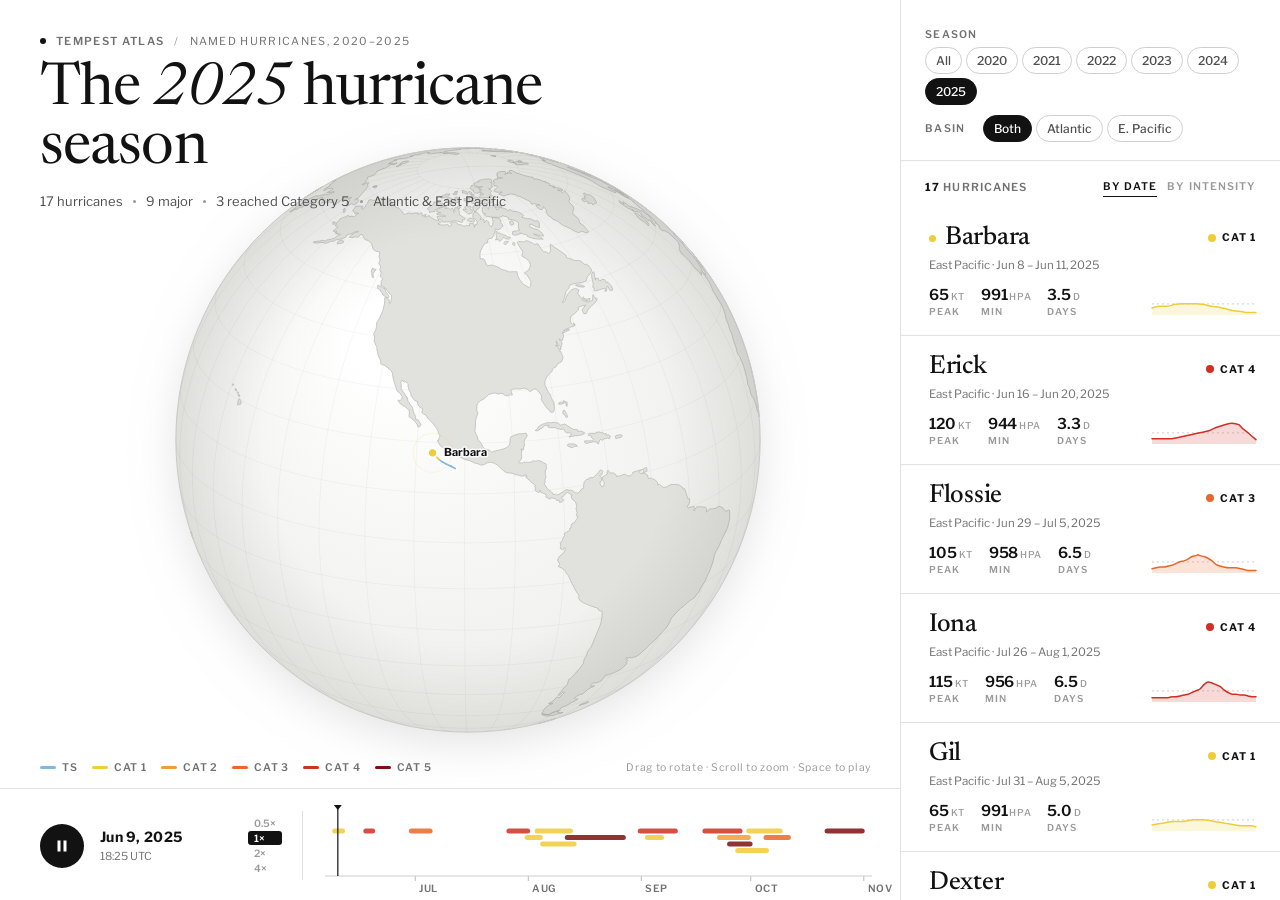
==== index.html @ fd38e83f "Add Tempest Atlas, an interactive globe of named hurricanes since 2020." ====
<!doctype html>
<html lang="en">
<head>
<meta charset="utf-8">
<meta name="viewport" content="width=device-width,initial-scale=1">
<title>Tempest Atlas</title>
<meta name="description" content="An interactive globe of every named hurricane since 2020, explorable across time and space.">
<link rel="preconnect" href="https://fonts.googleapis.com">
<link rel="preconnect" href="https://fonts.gstatic.com" crossorigin>
<link href="https://fonts.googleapis.com/css2?family=Newsreader:ital,opsz,wght@0,6..72,400;0,6..72,500;1,6..72,400&family=Libre+Franklin:wght@400;500;600;700&display=swap" rel="stylesheet">
<style>
  :root{
    --paper:#ffffff;
    --paper-2:#f7f7f5;
    --ink:#121212;
    --ink-70:#4d4d4d;
    --ink-50:#727272;
    --ink-35:#9a9a9a;
    --rule:#e2e2e2;
    --rule-2:#cfcfcf;
    --td:#b9b9b9;
    --ts:#82b8e0;
    --c1:#efcd3a;
    --c2:#f29e38;
    --c3:#e8672a;
    --c4:#cf2f24;
    --c5:#7d1010;
    --panel-w:380px;
    --tl-h:112px;
    --sans:'Libre Franklin',Helvetica,Arial,sans-serif;
    --serif:'Newsreader',Georgia,'Times New Roman',serif;
  }
  *{box-sizing:border-box;margin:0;padding:0}
  html,body{height:100%;background:var(--paper);color:var(--ink);font-family:var(--sans);font-size:13px;overflow:hidden;-webkit-font-smoothing:antialiased}
  button{font:inherit;color:inherit;background:none;border:0;cursor:pointer}

  #stage{position:fixed;inset:0;overflow:hidden;background:var(--paper)}
  #globe{position:absolute;inset:0;display:block;cursor:grab;touch-action:none}
  #globe.grabbing{cursor:grabbing}
  #globe.pointing{cursor:pointer}

  /* ---------- masthead ---------- */
  #mast{position:absolute;left:40px;top:34px;right:calc(var(--panel-w) + 24px);pointer-events:none;z-index:3}
  #mast > *{pointer-events:auto}
  .eyebrow{font-size:11px;font-weight:600;letter-spacing:.12em;text-transform:uppercase;color:var(--ink-50);display:flex;align-items:center;gap:10px}
  .eyebrow .dot{width:6px;height:6px;border-radius:50%;background:var(--ink)}
  #title{font-family:var(--serif);font-weight:400;font-size:clamp(40px,4.6vw,64px);line-height:1;letter-spacing:-.015em;margin-top:14px;max-width:620px;color:var(--ink)}
  #title em{font-style:italic;font-weight:400}
  #subtitle{margin-top:12px;font-size:13px;color:var(--ink-70);display:flex;flex-wrap:wrap;gap:6px 0;align-items:center;line-height:1.5}
  #subtitle .sep{display:inline-block;width:3px;height:3px;border-radius:50%;background:var(--ink-35);margin:0 10px}
  #back{display:none;margin-bottom:14px;align-items:center;gap:8px;font-size:11px;font-weight:600;letter-spacing:.1em;text-transform:uppercase;color:var(--ink);padding:7px 12px 7px 9px;border:1px solid var(--rule-2);border-radius:999px;background:var(--paper);transition:background .2s,border-color .2s}
  #back:hover{background:var(--ink);color:var(--paper);border-color:var(--ink)}
  #back svg{width:11px;height:11px}
  body.storm #back{display:inline-flex}
  .badge{display:inline-flex;align-items:center;gap:7px;padding:3px 9px 3px 7px;border-radius:999px;font-size:11px;font-weight:600;letter-spacing:.08em;text-transform:uppercase;color:var(--ink);border:1px solid var(--rule-2);background:var(--paper)}
  .badge i{width:9px;height:9px;border-radius:50%;background:var(--cc,var(--ink))}

  .reveal{opacity:0;transform:translateY(8px);animation:rise .8s cubic-bezier(.2,.7,.2,1) forwards}
  @keyframes rise{to{opacity:1;transform:none}}

  /* ---------- side panel ---------- */
  #panel{position:absolute;top:0;right:0;bottom:0;width:var(--panel-w);z-index:4;display:flex;flex-direction:column;background:var(--paper);border-left:1px solid var(--rule)}
  #filters{padding:28px 24px 18px;border-bottom:1px solid var(--rule)}
  .frow{display:flex;align-items:center;gap:6px;flex-wrap:wrap}
  .frow + .frow{margin-top:10px}
  .flabel{font-size:10.5px;font-weight:600;letter-spacing:.12em;text-transform:uppercase;color:var(--ink-50);width:52px;flex:none}
  .chip{font-size:12px;font-weight:500;padding:5px 10px;border:1px solid var(--rule-2);border-radius:999px;color:var(--ink-70);transition:all .18s;background:var(--paper)}
  .chip:hover{border-color:var(--ink);color:var(--ink)}
  .chip.on{background:var(--ink);color:var(--paper);border-color:var(--ink)}
  #count{padding:16px 24px 10px;font-size:11px;font-weight:600;letter-spacing:.1em;text-transform:uppercase;color:var(--ink-50);display:flex;justify-content:space-between;align-items:center;gap:10px}
  #count b{color:var(--ink);font-weight:700}
  #sort{display:flex;gap:10px;flex:none}
  #sort button{font-size:10.5px;font-weight:600;letter-spacing:.1em;text-transform:uppercase;color:var(--ink-35);padding:3px 0;border-bottom:1.5px solid transparent;white-space:nowrap}
  #sort button.on{color:var(--ink);border-bottom-color:var(--ink)}
  #cards{flex:1;overflow-y:auto;overscroll-behavior:contain;scrollbar-width:thin;scrollbar-color:#d0d0d0 transparent;padding-bottom:40px}
  #cards::-webkit-scrollbar{width:6px}
  #cards::-webkit-scrollbar-thumb{background:#d0d0d0;border-radius:3px}
  .card{position:relative;padding:18px 24px 18px 28px;border-bottom:1px solid var(--rule);cursor:pointer;transition:background .2s;animation:rise .6s cubic-bezier(.2,.7,.2,1) both}
  .card::before{content:"";position:absolute;left:0;top:0;bottom:0;width:3px;background:var(--cc);opacity:0;transform:scaleY(.3);transition:opacity .25s,transform .35s cubic-bezier(.2,.7,.2,1)}
  .card:hover{background:var(--paper-2)}
  .card:hover::before{opacity:.6;transform:scaleY(1)}
  .card.sel{background:var(--paper-2)}
  .card.sel::before{opacity:1;transform:scaleY(1)}
  .card-top{display:flex;align-items:baseline;justify-content:space-between;gap:10px}
  .card h3{font-family:var(--serif);font-weight:500;font-size:26px;line-height:1;letter-spacing:-.01em;color:var(--ink);display:flex;align-items:center;gap:9px}
  .live-dot{display:none;width:7px;height:7px;border-radius:50%;background:var(--cc);animation:pulse 1.3s ease-in-out infinite}
  .card.live .live-dot{display:block}
  @keyframes pulse{0%,100%{opacity:1;transform:scale(1)}50%{opacity:.35;transform:scale(.7)}}
  .cat{font-size:10.5px;font-weight:700;letter-spacing:.1em;text-transform:uppercase;color:var(--ink);white-space:nowrap;display:flex;align-items:center;gap:6px}
  .cat i{width:8px;height:8px;border-radius:50%;background:var(--cc)}
  .card-meta{margin-top:7px;font-size:11.5px;color:var(--ink-50)}
  .card-bottom{display:flex;align-items:flex-end;justify-content:space-between;margin-top:14px;gap:12px}
  .stats{display:flex;gap:16px}
  .stat{display:flex;flex-direction:column;gap:2px}
  .stat b{font-weight:600;font-size:15px;color:var(--ink);letter-spacing:-.01em;font-variant-numeric:tabular-nums}
  .stat b small{font-size:9.5px;font-weight:500;color:var(--ink-35);margin-left:2px;letter-spacing:.06em}
  .stat span{font-size:9.5px;font-weight:600;letter-spacing:.1em;text-transform:uppercase;color:var(--ink-35)}
  .spark{flex:none;width:104px;height:30px;overflow:visible}
  .spark path.a{fill:var(--cc);opacity:.18}
  .spark path.l{fill:none;stroke:var(--cc);stroke-width:1.5;stroke-linejoin:round;stroke-linecap:round}
  .spark line{stroke:var(--rule-2);stroke-width:1}
  .empty{padding:60px 24px;text-align:center;color:var(--ink-50);font-family:var(--serif);font-style:italic;font-size:22px}

  /* ---------- timeline ---------- */
  #timeline{position:absolute;left:0;right:var(--panel-w);bottom:0;height:var(--tl-h);z-index:3;display:flex;align-items:stretch;background:var(--paper);border-top:1px solid var(--rule);padding:0 28px 0 40px}
  #transport{display:flex;align-items:center;gap:16px;padding-right:20px;border-right:1px solid var(--rule);margin:22px 0 20px;flex:none}
  #play{width:44px;height:44px;border-radius:50%;background:var(--ink);display:grid;place-items:center;transition:transform .15s;flex:none}
  #play:hover{transform:scale(1.06)}
  #play svg{width:14px;height:14px;fill:var(--paper)}
  #play .ic-pause,#play .ic-replay{display:none}
  body.playing #play .ic-play{display:none}
  body.playing #play .ic-pause{display:block}
  body.ended:not(.playing) #play .ic-play{display:none}
  body.ended:not(.playing) #play .ic-replay{display:block}
  #clock{display:flex;flex-direction:column;gap:4px;min-width:132px}
  #clock .d{font-size:14px;font-weight:700;letter-spacing:.02em;color:var(--ink);font-variant-numeric:tabular-nums}
  #clock .h{font-size:11px;color:var(--ink-50);font-variant-numeric:tabular-nums;white-space:nowrap}
  #speeds{display:flex;flex-direction:column;gap:1px}
  #speeds button{font-size:10px;font-weight:600;color:var(--ink-35);padding:1px 6px;text-align:left;border-radius:3px;font-variant-numeric:tabular-nums}
  #speeds button.on{color:var(--paper);background:var(--ink)}
  #track{flex:1;position:relative;margin:16px 0 0 22px;min-width:120px}
  #track svg{width:100%;height:100%;overflow:visible;cursor:ew-resize;display:block}
  #legend{position:absolute;left:40px;bottom:calc(var(--tl-h) + 14px);display:flex;gap:14px;z-index:3;pointer-events:none;flex-wrap:wrap;max-width:calc(100% - var(--panel-w) - 80px)}
  #legend span{display:flex;align-items:center;gap:6px;font-size:10.5px;font-weight:600;letter-spacing:.08em;text-transform:uppercase;color:var(--ink-50)}
  #legend i{width:16px;height:3px;background:var(--cc);display:block;border-radius:2px}
  #hint{position:absolute;right:calc(var(--panel-w) + 28px);bottom:calc(var(--tl-h) + 14px);font-size:10.5px;letter-spacing:.06em;color:var(--ink-35);pointer-events:none;z-index:2;white-space:nowrap}

  /* ---------- tooltip ---------- */
  #tip{position:absolute;z-index:5;pointer-events:none;opacity:0;transition:opacity .15s;transform:translate(14px,-50%);background:var(--paper);border:1px solid var(--rule-2);box-shadow:0 6px 24px rgba(0,0,0,.08);padding:10px 12px;border-radius:4px;min-width:150px}
  #tip.on{opacity:1}
  #tip .n{font-family:var(--serif);font-size:20px;font-weight:500;line-height:1;color:var(--ink)}
  #tip .m{margin-top:6px;font-size:11px;color:var(--ink-50)}
  #tip .m b{color:var(--ink);font-weight:700}

  #loading{position:absolute;inset:0;z-index:9;display:grid;place-items:center;background:var(--paper);transition:opacity .6s;font-family:var(--serif);font-style:italic;font-size:26px;color:var(--ink-50)}
  #loading.off{opacity:0;pointer-events:none}

  @media (max-width:1100px){
    :root{--panel-w:320px}
    #hint{display:none}
    #mast{left:28px;top:26px}
    #title{font-size:40px}
    #legend{left:28px}
    #timeline{padding-left:28px}
    #clock{min-width:112px}
    #transport{gap:12px}
  }
</style>
</head>
<body class="playing">
<div id="stage">
  <canvas id="globe"></canvas>

  <header id="mast">
    <div class="eyebrow reveal" style="animation-delay:.1s"><span class="dot"></span>Tempest Atlas<span style="color:var(--ink-35);font-weight:400">/</span><span style="font-weight:400">Named hurricanes, 2020–2025</span></div>
    <button id="back" class="reveal">
      <svg viewBox="0 0 12 12" fill="none" stroke="currentColor" stroke-width="1.5"><path d="M7.5 1.5 3 6l4.5 4.5"/></svg>
      Back to season
    </button>
    <h1 id="title" class="reveal" style="animation-delay:.2s"></h1>
    <div id="subtitle" class="reveal" style="animation-delay:.32s"></div>
  </header>

  <div id="legend"></div>
  <div id="hint">Drag to rotate · Scroll to zoom · Space to play</div>

  <aside id="panel">
    <div id="filters">
      <div class="frow"><span class="flabel">Season</span><div id="years" class="frow" style="gap:4px"></div></div>
      <div class="frow"><span class="flabel">Basin</span><div id="basins" class="frow" style="gap:4px"></div></div>
    </div>
    <div id="count"><span><b id="n">0</b> hurricanes</span><div id="sort"><button data-s="time" class="on">By date</button><button data-s="peak">By intensity</button></div></div>
    <div id="cards"></div>
  </aside>

  <footer id="timeline">
    <div id="transport">
      <button id="play" title="Play / pause (space)">
        <svg class="ic-play" viewBox="0 0 14 14"><path d="M3.5 1.5v11l9-5.5z"/></svg>
        <svg class="ic-pause" viewBox="0 0 14 14"><path d="M2.5 1.5h3v11h-3zM8.5 1.5h3v11h-3z"/></svg>
        <svg class="ic-replay" viewBox="0 0 14 14" fill="none" stroke="#fff" stroke-width="1.5"><path d="M2.5 7a4.5 4.5 0 1 0 1.3-3.2"/><path d="M2 1.5v3h3"/></svg>
      </button>
      <div id="clock"><div class="d">—</div><div class="h">—</div></div>
      <div id="speeds"></div>
    </div>
    <div id="track"><svg></svg></div>
  </footer>

  <div id="tip"><div class="n"></div><div class="m"></div></div>
  <div id="loading">Charting the atlas…</div>
</div>

<script src="lib/d3.min.js"></script>
<script src="lib/topojson-client.min.js"></script>
<script>
(async function(){
'use strict';
const RAD = Math.PI/180;
const CATS = [
  {k:-1, short:'TD',   name:'Depression',  color:'#b9b9b9'},
  {k:0,  short:'TS',   name:'Trop. Storm', color:'#82b8e0'},
  {k:1,  short:'Cat 1',name:'Category 1',  color:'#efcd3a'},
  {k:2,  short:'Cat 2',name:'Category 2',  color:'#f29e38'},
  {k:3,  short:'Cat 3',name:'Category 3',  color:'#e8672a'},
  {k:4,  short:'Cat 4',name:'Category 4',  color:'#cf2f24'},
  {k:5,  short:'Cat 5',name:'Category 5',  color:'#7d1010'},
];
const catOf = w => w>=137?5 : w>=113?4 : w>=96?3 : w>=83?2 : w>=64?1 : w>=34?0 : -1;
const colorOf = w => CATS[catOf(w)+1].color;
const catColor = k => CATS[k+1].color;
const fmtDate = d3.utcFormat('%b %-d, %Y');
const fmtTime = d3.utcFormat('%H:%M UTC');
const fmtShort = d3.utcFormat('%b %-d');
const fmtMonth = d3.utcFormat('%b');

/* ---------------- data ---------------- */
const [rawStorms, world] = await Promise.all([
  fetch('data/storms.json').then(r=>r.json()),
  fetch('data/land-110m.json').then(r=>r.json()),
]);
const land = topojson.feature(world, world.objects.land);
const storms = rawStorms.map(s => {
  const track = s.track.map(p => ({ms:Date.parse(p[0]), lat:p[1], lon:p[2], w:p[3], p:p[4], st:p[5]}));
  const startMs = track[0].ms, endMs = track[track.length-1].ms;
  let x=0,y=0,z=0;
  for (const p of track){ const la=p.lat*RAD, lo=p.lon*RAD; x+=Math.cos(la)*Math.cos(lo); y+=Math.cos(la)*Math.sin(lo); z+=Math.sin(la); }
  const clon = Math.atan2(y,x)/RAD, clat = Math.atan2(z, Math.hypot(x,y))/RAD;
  let r = 0; for (const p of track) r = Math.max(r, d3.geoDistance([clon,clat],[p.lon,p.lat]));
  return {...s, track, startMs, endMs, center:[clon,clat], radius:r, color:catColor(s.cat), days:(endMs-startMs)/864e5,
          landfalls:s.landfalls.map(l=>({...l, ms:Date.parse(l.t)}))};
});
const YEARS = [...new Set(storms.map(s=>s.year))].sort();

/* ---------------- state ---------------- */
const S = {
  mode:'season', year:YEARS[YEARS.length-1], basin:'all', sort:'time',
  visible:[], selected:null, hover:null, hoverFromGlobe:false,
  time:0, t0:0, t1:0, playing:true, speed:1, ended:false,
  rotate:[150,-10,0], scale:0.82,
  dragging:false, lastInteract:0, fly:null, scrubbing:false,
};
const SPEEDS = [0.5,1,2,4];
const hoursPerSec = () => (S.mode==='storm' ? 9 : (S.year==='all' ? 240 : 48)) * S.speed;

/* ---------------- canvas setup ---------------- */
const stage = document.getElementById('stage');
const canvas = document.getElementById('globe');
const ctx = canvas.getContext('2d');
let W=0,H=0,DPR=1, freeW=0, cx=0, cy=0, R=0;
const panelW = () => parseFloat(getComputedStyle(document.documentElement).getPropertyValue('--panel-w'));
const projection = d3.geoOrthographic().clipAngle(90).precision(0.3);
const path = d3.geoPath(projection, ctx);
const graticule = d3.geoGraticule10();

function resize(){
  W = stage.clientWidth; H = stage.clientHeight; DPR = Math.min(2, window.devicePixelRatio||1);
  freeW = W - panelW();
  canvas.width = W*DPR; canvas.height = H*DPR; canvas.style.width=W+'px'; canvas.style.height=H+'px';
  cx = freeW*0.52; cy = H*0.5 - 10;
  R = Math.min(freeW*0.40, (H-170)*0.44);
}
window.addEventListener('resize', resize); resize();

/* ---------------- versor (quaternion rotation) ---------------- */
const versor = {
  fromAngles([l,p,g]){ l*=Math.PI/360; p*=Math.PI/360; g*=Math.PI/360;
    const sl=Math.sin(l),cl=Math.cos(l),sp=Math.sin(p),cp=Math.cos(p),sg=Math.sin(g),cg=Math.cos(g);
    return [cl*cp*cg+sl*sp*sg, sl*cp*cg-cl*sp*sg, cl*sp*cg+sl*cp*sg, cl*cp*sg-sl*sp*cg]; },
  toAngles([a,b,c,d]){ return [
    Math.atan2(2*(a*b+c*d), 1-2*(b*b+c*c))/RAD,
    Math.asin(Math.max(-1,Math.min(1,2*(a*c-d*b))))/RAD,
    Math.atan2(2*(a*d+b*c), 1-2*(c*c+d*d))/RAD ]; },
  slerp(a,b){ let dot=a[0]*b[0]+a[1]*b[1]+a[2]*b[2]+a[3]*b[3];
    if (dot<0){ b=b.map(v=>-v); dot=-dot; }
    if (dot>0.9995) return t=>{ const r=a.map((v,i)=>v+(b[i]-v)*t); const n=Math.hypot(...r); return r.map(v=>v/n); };
    const th=Math.acos(dot), st=Math.sin(th);
    return t=>{ const A=Math.sin((1-t)*th)/st, B=Math.sin(t*th)/st; return a.map((v,i)=>v*A+b[i]*B); }; }
};
function flyTo(lon, lat, scale, dur=1900, onEnd){
  const q0=versor.fromAngles(S.rotate), q1=versor.fromAngles([-lon,-lat,0]);
  const iq=versor.slerp(q0,q1), s0=S.scale, s1=scale;
  const dist = d3.geoDistance([-S.rotate[0],-S.rotate[1]],[lon,lat]);
  const dip = Math.max(0, Math.min(s0,s1)-0.7) * Math.min(1, dist/1.2) * 0.85 + Math.min(s0,s1)*0.12*Math.min(1,dist/0.6);
  S.fly = { start:performance.now(), dur, onEnd,
    step(t){ const e=d3.easeCubicInOut(t); S.rotate=versor.toAngles(iq(e)); S.rotate[2]=0;
             S.scale = Math.max(0.6, s0+(s1-s0)*e - dip*Math.sin(Math.PI*e)); } };
}
function stormView(s){
  const want = Math.min(freeW, H-170)*0.30;
  const ang = Math.min(Math.max(s.radius,0.11)+0.07, 1.15);
  const scale = Math.max(1.25, Math.min(3.0, want/(R*Math.sin(ang))));
  return {lon:s.center[0], lat:s.center[1], scale};
}
const basinCenter = () => S.basin==='Atlantic' ? [-58,26] : S.basin==='East Pacific' ? [-118,16] : [-92,22];

/* ---------------- filtering ---------------- */
function applyFilters(){
  S.visible = storms.filter(s => (S.year==='all' || s.year===S.year) && (S.basin==='all' || s.basin===S.basin));
  if (S.sort==='peak') S.visible.sort((a,b)=>b.peak-a.peak || a.startMs-b.startMs); else S.visible.sort((a,b)=>a.startMs-b.startMs);
  if (S.visible.length){
    S.t0 = d3.min(S.visible, s=>s.startMs) - 2*864e5;
    S.t1 = d3.max(S.visible, s=>s.endMs) + 2*864e5;
  } else { S.t0 = Date.UTC(+S.year||2020,0,1); S.t1 = S.t0 + 365*864e5; }
  S.time = S.t0; S.ended=false;
  renderCards(); renderMast(); buildTimeline();
}

/* ---------------- masthead ---------------- */
const titleEl = document.getElementById('title'), subEl = document.getElementById('subtitle');
function renderMast(){
  if (S.mode==='storm' && S.selected){
    const s=S.selected;
    titleEl.innerHTML = `Hurricane <em>${s.name}</em>`;
    const lf = s.landfalls.length;
    subEl.innerHTML = `<span class="badge" style="--cc:${s.color}"><i></i>${CATS[s.cat+1].name}</span><span class="sep"></span>${s.basin}<span class="sep"></span>Peak ${s.peak} kt${s.minp?`<span class="sep"></span>${s.minp} hPa`:''}<span class="sep"></span>${fmtShort(new Date(s.startMs))} – ${fmtDate(new Date(s.endMs))}${lf?`<span class="sep"></span>${lf} landfall${lf>1?'s':''}`:''}`;
  } else {
    const n=S.visible.length, c5=S.visible.filter(s=>s.cat===5).length, major=S.visible.filter(s=>s.cat>=3).length;
    titleEl.innerHTML = S.year==='all' ? `Every hurricane, <em>2020 – ${YEARS[YEARS.length-1]}</em>` : `The <em>${S.year}</em> hurricane season`;
    subEl.innerHTML = `${n} hurricane${n===1?'':'s'}<span class="sep"></span>${major} major<span class="sep"></span>${c5} reached Category 5<span class="sep"></span>${S.basin==='all'?'Atlantic & East Pacific':S.basin}`;
  }
  document.body.classList.toggle('storm', S.mode==='storm');
}

/* ---------------- cards ---------------- */
const cardsEl = document.getElementById('cards');
const cardMap = new Map();
function sparkline(s){
  const pts = s.track.filter(p=>p.w>0);
  const x = d3.scaleLinear().domain([s.startMs,s.endMs]).range([0,104]);
  const y = d3.scaleLinear().domain([0, Math.max(150, s.peak)]).range([28,2]);
  const line = d3.line().x(p=>x(p.ms)).y(p=>y(p.w)).curve(d3.curveMonotoneX);
  const area = d3.area().x(p=>x(p.ms)).y0(28).y1(p=>y(p.w)).curve(d3.curveMonotoneX);
  return `<svg class="spark" viewBox="0 0 104 30"><line x1="0" x2="104" y1="${y(64)}" y2="${y(64)}" stroke-dasharray="2 3"/><path class="a" d="${area(pts)}"/><path class="l" d="${line(pts)}"/></svg>`;
}
function renderCards(){
  cardsEl.innerHTML=''; cardMap.clear();
  document.getElementById('n').textContent = S.visible.length;
  if (!S.visible.length){ cardsEl.innerHTML = `<div class="empty">No hurricanes match.</div>`; return; }
  S.visible.forEach((s,i)=>{
    const el=document.createElement('div'); el.className='card'; el.style.setProperty('--cc', s.color); el.style.animationDelay = Math.min(i*40, 500)+'ms';
    el.innerHTML = `
      <div class="card-top"><h3><span class="live-dot"></span>${s.name}</h3><span class="cat"><i></i>${CATS[s.cat+1].short}</span></div>
      <div class="card-meta">${s.basin} · ${fmtShort(new Date(s.startMs))} – ${fmtShort(new Date(s.endMs))}, ${s.year}</div>
      <div class="card-bottom">
        <div class="stats">
          <div class="stat"><b>${s.peak}<small>KT</small></b><span>Peak</span></div>
          <div class="stat"><b>${s.minp??'—'}<small>HPA</small></b><span>Min</span></div>
          <div class="stat"><b>${s.days.toFixed(1)}<small>D</small></b><span>Days</span></div>
        </div>${sparkline(s)}</div>`;
    el.addEventListener('click', ()=>selectStorm(s));
    el.addEventListener('mouseenter', ()=>{ S.hover=s; S.hoverFromGlobe=false; });
    el.addEventListener('mouseleave', ()=>{ if (S.hover===s) S.hover=null; });
    cardsEl.appendChild(el); cardMap.set(s.id, el);
  });
}
function updateCardStates(){
  for (const s of S.visible){
    const el=cardMap.get(s.id); if(!el) continue;
    el.classList.toggle('live', S.time>=s.startMs && S.time<=s.endMs);
    el.classList.toggle('sel', S.selected===s);
  }
}

/* ---------------- selection ---------------- */
function selectStorm(s){
  if (S.selected===s && S.mode==='storm'){ S.time=s.startMs; S.playing=true; S.ended=false; return; }
  S.selected=s; S.mode='storm'; S.hover=null;
  S.t0=s.startMs; S.t1=s.endMs; S.time=S.t0; S.playing=false; S.ended=false;
  const v=stormView(s);
  flyTo(v.lon, v.lat, v.scale, 2000, ()=>{ S.playing=true; });
  renderMast(); buildTimeline();
  const el=cardMap.get(s.id); if(el) el.scrollIntoView({block:'nearest', behavior:'smooth'});
}
function backToSeason(){
  S.mode='season'; S.selected=null;
  applyFilters();
  const c=basinCenter(); flyTo(c[0], c[1], 1, 1700);
  S.playing=true;
}
document.getElementById('back').addEventListener('click', backToSeason);

/* ---------------- filters UI ---------------- */
const yearsEl=document.getElementById('years'), basinsEl=document.getElementById('basins');
function chips(el, items, get, set){
  el.innerHTML='';
  items.forEach(it=>{ const b=document.createElement('button'); b.className='chip'+(get()===it.v?' on':''); b.textContent=it.l;
    b.addEventListener('click', ()=>{ set(it.v); chips(el,items,get,set); });
    el.appendChild(b); });
}
function setFilter(fn){ fn(); if (S.mode==='storm'){ S.mode='season'; S.selected=null; } applyFilters(); const c=basinCenter(); flyTo(c[0],c[1],1,1500); S.playing=true; }
chips(yearsEl, [{l:'All',v:'all'}, ...YEARS.map(y=>({l:String(y),v:y}))], ()=>S.year, v=>setFilter(()=>S.year=v));
chips(basinsEl, [{l:'Both',v:'all'},{l:'Atlantic',v:'Atlantic'},{l:'E. Pacific',v:'East Pacific'}], ()=>S.basin, v=>setFilter(()=>S.basin=v));
document.querySelectorAll('#sort button').forEach(b=>b.addEventListener('click',()=>{
  document.querySelectorAll('#sort button').forEach(x=>x.classList.toggle('on',x===b)); S.sort=b.dataset.s;
  const t=S.time, sel=S.selected, mode=S.mode, t0=S.t0, t1=S.t1; applyFilters(); S.time=t; S.selected=sel; S.mode=mode; if(mode==='storm'){S.t0=t0;S.t1=t1;renderMast();buildTimeline();}
}));

/* legend */
document.getElementById('legend').innerHTML = CATS.slice(1).map(c=>`<span style="--cc:${c.color}"><i></i>${c.short}</span>`).join('');

/* ---------------- transport ---------------- */
const playBtn=document.getElementById('play');
function togglePlay(){ if (S.ended && !S.playing){ S.time=S.t0; S.ended=false; } S.playing=!S.playing; }
playBtn.addEventListener('click', togglePlay);
window.addEventListener('keydown', e=>{
  if (e.target.tagName==='INPUT') return;
  if (e.code==='Space'){ e.preventDefault(); togglePlay(); }
  if (e.code==='Escape' && S.mode==='storm') backToSeason();
  if (e.code==='ArrowRight'){ S.time=Math.min(S.t1, S.time + hoursPerSec()*36e5*0.25); S.ended=false; }
  if (e.code==='ArrowLeft'){ S.time=Math.max(S.t0, S.time - hoursPerSec()*36e5*0.25); S.ended=false; }
});
const speedsEl=document.getElementById('speeds');
function renderSpeeds(){ speedsEl.innerHTML=''; SPEEDS.forEach(v=>{ const b=document.createElement('button'); b.textContent=v+'×'; b.className=v===S.speed?'on':''; b.addEventListener('click',()=>{S.speed=v;renderSpeeds();}); speedsEl.appendChild(b); }); }
renderSpeeds();
const clockD=document.querySelector('#clock .d'), clockH=document.querySelector('#clock .h');

/* ---------------- timeline (SVG) ---------------- */
const tlSvg = d3.select('#track svg');
let tlX = null, tlPlayhead=null, tlW=0, tlH=0;
function buildTimeline(){
  const box=document.getElementById('track').getBoundingClientRect(); tlW=box.width; tlH=box.height;
  tlSvg.selectAll('*').remove();
  tlX = d3.scaleUtc().domain([S.t0,S.t1]).range([0,tlW]);
  const laneTop=8, laneBottom=tlH-30;
  const g=tlSvg.append('g');
  const ticks = S.mode==='storm' ? tlX.ticks(d3.utcDay.every(Math.max(1,Math.round((S.t1-S.t0)/864e5/Math.max(4,tlW/90))))) : (S.year==='all'? tlX.ticks(d3.utcMonth.every(3)) : tlX.ticks(d3.utcMonth.every(1)));
  const ax=g.append('g').attr('transform',`translate(0,${tlH-24})`);
  ax.selectAll('line').data(ticks).join('line').attr('x1',d=>tlX(d)).attr('x2',d=>tlX(d)).attr('y1',0).attr('y2',5).attr('stroke','#bbb');
  ax.selectAll('text').data(ticks).join('text').attr('x',d=>tlX(d)+4).attr('y',16).attr('fill','#727272').attr('font-size',10).attr('font-weight',600).attr('letter-spacing','.06em')
    .text(d=> S.mode==='storm' ? fmtShort(d).toUpperCase() : (S.year==='all' ? (d.getUTCMonth()===0 ? d.getUTCFullYear() : fmtMonth(d).toUpperCase()) : fmtMonth(d).toUpperCase()));
  g.append('line').attr('x1',0).attr('x2',tlW).attr('y1',tlH-24).attr('y2',tlH-24).attr('stroke','#cfcfcf');

  if (S.mode==='storm' && S.selected){
    const s=S.selected, y=laneTop+(laneBottom-laneTop)/2, h=10;
    const segs=g.append('g');
    for (let i=1;i<s.track.length;i++){ const a=s.track[i-1], b=s.track[i];
      segs.append('rect').attr('x',tlX(a.ms)).attr('y',y-h/2).attr('width',Math.max(0.5,tlX(b.ms)-tlX(a.ms))).attr('height',h).attr('fill',colorOf(a.w)); }
    g.selectAll('.lf').data(s.landfalls).join('g').attr('transform',d=>`translate(${tlX(d.ms)},${y})`)
      .call(gg=>{ gg.append('line').attr('y1',-14).attr('y2',14).attr('stroke','#121212').attr('stroke-width',1.2);
                  gg.append('text').attr('y',-19).attr('text-anchor','middle').attr('fill','#121212').attr('font-size',9).attr('font-weight',700).attr('letter-spacing','.1em').text('LANDFALL'); });
  } else {
    const lanes=[]; const placed=S.visible.slice().sort((a,b)=>a.startMs-b.startMs).map(s=>{
      let li=lanes.findIndex(end=>end<=s.startMs); if(li<0){ lanes.push(0); li=lanes.length-1; } lanes[li]=s.endMs+864e5; return {s,li}; });
    const n=Math.max(1,lanes.length), lh=Math.min(5, (laneBottom-laneTop)/n - 1.5), gap=1.5, total=n*(lh+gap), top=laneTop+((laneBottom-laneTop)-total)/2;
    g.selectAll('.st').data(placed).join('rect').attr('class','st')
      .attr('x',d=>tlX(d.s.startMs)).attr('y',d=>top+d.li*(lh+gap)).attr('width',d=>Math.max(2,tlX(d.s.endMs)-tlX(d.s.startMs))).attr('height',lh).attr('rx',lh/2)
      .attr('fill',d=>d.s.color).attr('opacity',.85).style('cursor','pointer')
      .on('mouseenter',(e,d)=>{S.hover=d.s;S.hoverFromGlobe=false;}).on('mouseleave',()=>{S.hover=null;}).on('click',(e,d)=>{e.stopPropagation(); selectStorm(d.s);});
  }
  tlPlayhead=g.append('g');
  tlPlayhead.append('line').attr('y1',0).attr('y2',tlH-24).attr('stroke','#121212').attr('stroke-width',1.2);
  tlPlayhead.append('path').attr('d','M-4,0 L4,0 L0,5 Z').attr('fill','#121212');
  const scrub=e=>{ const [mx]=d3.pointer(e, tlSvg.node()); S.time=Math.max(S.t0,Math.min(S.t1,tlX.invert(mx).getTime())); S.ended=false; };
  tlSvg.on('pointerdown', e=>{ S.scrubbing=true; S.wasPlaying=S.playing; S.playing=false; scrub(e); tlSvg.node().setPointerCapture(e.pointerId); })
       .on('pointermove', e=>{ if(S.scrubbing) scrub(e); })
       .on('pointerup pointercancel', e=>{ if(!S.scrubbing) return; S.scrubbing=false; S.playing=S.wasPlaying; });
}
window.addEventListener('resize', ()=>buildTimeline());

/* ---------------- globe interaction ---------------- */
let dragStart=null;
d3.select(canvas).call(d3.drag()
  .on('start', e=>{ S.dragging=true; S.fly=null; dragStart={x:e.x,y:e.y,r:S.rotate.slice()}; canvas.classList.add('grabbing'); S.lastInteract=performance.now(); })
  .on('drag', e=>{ const k = 57/(R*S.scale)*0.9; S.rotate=[dragStart.r[0]+(e.x-dragStart.x)*k, Math.max(-88,Math.min(88,dragStart.r[1]-(e.y-dragStart.y)*k)),0]; S.lastInteract=performance.now(); })
  .on('end', ()=>{ S.dragging=false; canvas.classList.remove('grabbing'); S.lastInteract=performance.now(); }));
canvas.addEventListener('wheel', e=>{ e.preventDefault(); S.fly=null; S.scale=Math.max(0.7,Math.min(5,S.scale*Math.exp(-e.deltaY*0.0016))); S.lastInteract=performance.now(); }, {passive:false});

const tip=document.getElementById('tip');
let mouse=null;
canvas.addEventListener('mousemove', e=>{ mouse=[e.offsetX,e.offsetY]; });
canvas.addEventListener('mouseleave', ()=>{ mouse=null; if (S.hover && S.hoverFromGlobe) S.hover=null; tip.classList.remove('on'); });
canvas.addEventListener('click', ()=>{ if (S.hover && S.hoverFromGlobe && !S.dragging) selectStorm(S.hover); });
function hitTest(){
  if (!mouse || S.dragging) return;
  let best=null, bd=12*12;
  const center=[-S.rotate[0],-S.rotate[1]];
  for (const s of S.visible){
    if (s.startMs > S.time) continue;
    for (const p of s.track){ if (p.ms>S.time) break;
      if (d3.geoDistance(center,[p.lon,p.lat])>1.55) continue;
      const q=projection([p.lon,p.lat]); if(!q) continue;
      const d=(q[0]-mouse[0])**2+(q[1]-mouse[1])**2; if (d<bd){ bd=d; best={s,p,q}; } }
  }
  if (best){
    if (!S.hover || S.hoverFromGlobe){ S.hover=best.s; S.hoverFromGlobe=true; }
    canvas.classList.add('pointing');
    tip.style.left=mouse[0]+'px'; tip.style.top=mouse[1]+'px';
    tip.querySelector('.n').textContent=best.s.name;
    tip.querySelector('.m').innerHTML=`<b>${CATS[catOf(best.p.w)+1].short}</b> · ${best.p.w} kt · ${fmtShort(new Date(best.p.ms))}, ${fmtTime(new Date(best.p.ms))}`;
    tip.classList.add('on');
  } else { if (S.hoverFromGlobe){ S.hover=null; S.hoverFromGlobe=false; } canvas.classList.remove('pointing'); tip.classList.remove('on'); }
}

/* ---------------- render ---------------- */
function posAt(s, t){
  const tr=s.track; if (t<=tr[0].ms) return {lon:tr[0].lon,lat:tr[0].lat,w:tr[0].w};
  for (let i=1;i<tr.length;i++){ if (tr[i].ms>=t){ const a=tr[i-1],b=tr[i], f=(t-a.ms)/(b.ms-a.ms);
    return {lon:a.lon+(b.lon-a.lon)*f, lat:a.lat+(b.lat-a.lat)*f, w:a.w+(b.w-a.w)*f}; } }
  const l=tr[tr.length-1]; return {lon:l.lon,lat:l.lat,w:l.w};
}
function drawGlobe(){
  const sc=R*S.scale;
  projection.rotate(S.rotate).scale(sc).translate([cx,cy]);
  ctx.setTransform(DPR,0,0,DPR,0,0); ctx.clearRect(0,0,W,H);

  // soft shadow under the globe
  ctx.save(); ctx.shadowColor='rgba(0,0,0,.10)'; ctx.shadowBlur=40; ctx.shadowOffsetY=12;
  ctx.fillStyle='#f6f6f4'; ctx.beginPath(); ctx.arc(cx,cy,sc,0,Math.PI*2); ctx.fill(); ctx.restore();

  // ocean
  const ocean=ctx.createRadialGradient(cx-sc*0.3,cy-sc*0.35,sc*0.1,cx,cy,sc);
  ocean.addColorStop(0,'#ffffff'); ocean.addColorStop(1,'#eeeeeb');
  ctx.fillStyle=ocean; ctx.beginPath(); ctx.arc(cx,cy,sc,0,Math.PI*2); ctx.fill();

  // graticule
  ctx.beginPath(); path(graticule); ctx.strokeStyle='rgba(0,0,0,.05)'; ctx.lineWidth=0.7; ctx.stroke();

  // land
  ctx.beginPath(); path(land); ctx.fillStyle='#e1e1dd'; ctx.fill();
  ctx.strokeStyle='#b7b7b2'; ctx.lineWidth=0.7; ctx.stroke();

  // limb
  const limb=ctx.createRadialGradient(cx,cy,sc*0.7,cx,cy,sc);
  limb.addColorStop(0,'rgba(0,0,0,0)'); limb.addColorStop(1,'rgba(0,0,0,.07)');
  ctx.fillStyle=limb; ctx.beginPath(); ctx.arc(cx,cy,sc,0,Math.PI*2); ctx.fill();
  ctx.beginPath(); ctx.arc(cx,cy,sc,0,Math.PI*2); ctx.strokeStyle='#c9c9c5'; ctx.lineWidth=1; ctx.stroke();
}
function drawStorms(now){
  const center=[-S.rotate[0],-S.rotate[1]];
  const focus = S.hover || S.selected;
  ctx.lineCap='round'; ctx.lineJoin='round';
  const heads=[];
  for (const s of S.visible){
    if (s.startMs > S.time) continue;
    const isFocus = focus===s;
    let alpha = 1;
    if (focus && !isFocus) alpha = S.mode==='storm' ? 0.12 : 0.28;
    else if (S.mode==='season' && s.endMs < S.time) alpha = 0.75;
    const segs=[];
    const tr=s.track;
    for (let i=1;i<tr.length;i++){
      const a=tr[i-1]; if (a.ms>S.time) break;
      const b=tr[i]; let bl=b.lon, bb=b.lat;
      if (b.ms>S.time){ const f=(S.time-a.ms)/(b.ms-a.ms); bl=a.lon+(b.lon-a.lon)*f; bb=a.lat+(b.lat-a.lat)*f; }
      const da=d3.geoDistance(center,[a.lon,a.lat]), db=d3.geoDistance(center,[bl,bb]);
      if (da>1.56 || db>1.56) continue;
      const pa=projection([a.lon,a.lat]), pb=projection([bl,bb]);
      if (!pa||!pb) continue;
      const fade = Math.min(1, (1.56-Math.max(da,db))/0.25);
      segs.push({pa,pb,w:a.w,fade});
    }
    const lw = isFocus ? 3 : (S.scale>1.8 ? 2.2 : 1.7);
    // white casing so tracks separate from land and from each other
    ctx.globalAlpha=alpha*0.9; ctx.strokeStyle='#ffffff'; ctx.lineWidth=lw+2.5;
    ctx.beginPath(); for (const g of segs){ ctx.moveTo(g.pa[0],g.pa[1]); ctx.lineTo(g.pb[0],g.pb[1]); } ctx.stroke();
    for (const g of segs){ ctx.beginPath(); ctx.moveTo(g.pa[0],g.pa[1]); ctx.lineTo(g.pb[0],g.pb[1]);
      ctx.strokeStyle=colorOf(g.w); ctx.globalAlpha=alpha*g.fade; ctx.lineWidth=g.w<34?lw*0.6:lw; ctx.stroke(); }
    // landfall marks
    for (const l of s.landfalls){ if (l.ms>S.time) continue; if (d3.geoDistance(center,[l.lon,l.lat])>1.5) continue;
      const q=projection([l.lon,l.lat]); if(!q) continue;
      ctx.globalAlpha=alpha; ctx.strokeStyle='#121212'; ctx.lineWidth=1.2;
      ctx.beginPath(); ctx.moveTo(q[0]-4,q[1]-4); ctx.lineTo(q[0]+4,q[1]+4); ctx.moveTo(q[0]+4,q[1]-4); ctx.lineTo(q[0]-4,q[1]+4); ctx.stroke(); }
    if (S.time<=s.endMs){ const p=posAt(s,S.time); if (d3.geoDistance(center,[p.lon,p.lat])<1.5){ const q=projection([p.lon,p.lat]); if(q) heads.push({s,p,q,alpha,isFocus}); } }
  }
  ctx.globalAlpha=1;
  for (const h of heads){
    const col=colorOf(h.p.w), r=3.5+Math.max(0,h.p.w-30)/30;
    const pulse=((now/1400)+h.s.startMs/1e7)%1;
    ctx.globalAlpha=h.alpha*(1-pulse)*0.6; ctx.strokeStyle=col; ctx.lineWidth=1.2;
    ctx.beginPath(); ctx.arc(h.q[0],h.q[1],r+2+pulse*16,0,Math.PI*2); ctx.stroke();
    ctx.globalAlpha=h.alpha; ctx.fillStyle=col; ctx.strokeStyle='#ffffff'; ctx.lineWidth=2;
    ctx.beginPath(); ctx.arc(h.q[0],h.q[1],r,0,Math.PI*2); ctx.fill(); ctx.stroke();
    if (S.mode==='season' || h.isFocus){
      ctx.globalAlpha=h.alpha; ctx.font='700 11px "Libre Franklin", sans-serif'; ctx.textBaseline='middle';
      const label=h.s.name, wk=Math.round(h.p.w)+' kt';
      ctx.lineWidth=3; ctx.strokeStyle='rgba(255,255,255,.9)'; ctx.strokeText(label,h.q[0]+r+7,h.q[1]);
      ctx.fillStyle='#121212'; ctx.fillText(label,h.q[0]+r+7,h.q[1]);
      if (h.isFocus){ ctx.font='500 10px "Libre Franklin", sans-serif'; ctx.strokeText(wk,h.q[0]+r+7,h.q[1]+13); ctx.fillStyle='#727272'; ctx.fillText(wk,h.q[0]+r+7,h.q[1]+13); }
    }
  }
  ctx.globalAlpha=1;
}
function updateChrome(){
  const d=new Date(S.time);
  clockD.textContent=fmtDate(d); clockH.textContent=fmtTime(d)+(S.mode==='storm'&&S.selected?`  ·  ${Math.round(posAt(S.selected,S.time).w)} kt`:'');
  if (tlPlayhead && tlX) tlPlayhead.attr('transform',`translate(${tlX(S.time)},0)`);
  document.body.classList.toggle('playing', S.playing);
  document.body.classList.toggle('ended', S.ended);
  updateCardStates();
}

let last=performance.now();
function frame(now){
  const dt=Math.min(0.1,(now-last)/1000); last=now;
  if (S.fly){ const t=Math.min(1,(now-S.fly.start)/S.fly.dur); S.fly.step(t); if (t>=1){ const f=S.fly; S.fly=null; f.onEnd&&f.onEnd(); } }
  else if (S.mode==='season' && !S.dragging && now-S.lastInteract>6000){ S.rotate[0]+=dt*0.9; }
  if (S.playing && !S.scrubbing){
    S.time += hoursPerSec()*36e5*dt;
    if (S.time>=S.t1){ S.time=S.t1; S.playing=false; S.ended=true; }
  }
  drawGlobe(); drawStorms(now); hitTest(); updateChrome();
  requestAnimationFrame(frame);
}

/* ---------------- boot ---------------- */
applyFilters();
document.getElementById('loading').classList.add('off');
const c0=basinCenter(); flyTo(c0[0],c0[1],1,2600);
requestAnimationFrame(frame);
})();
</script>
</body>
</html>
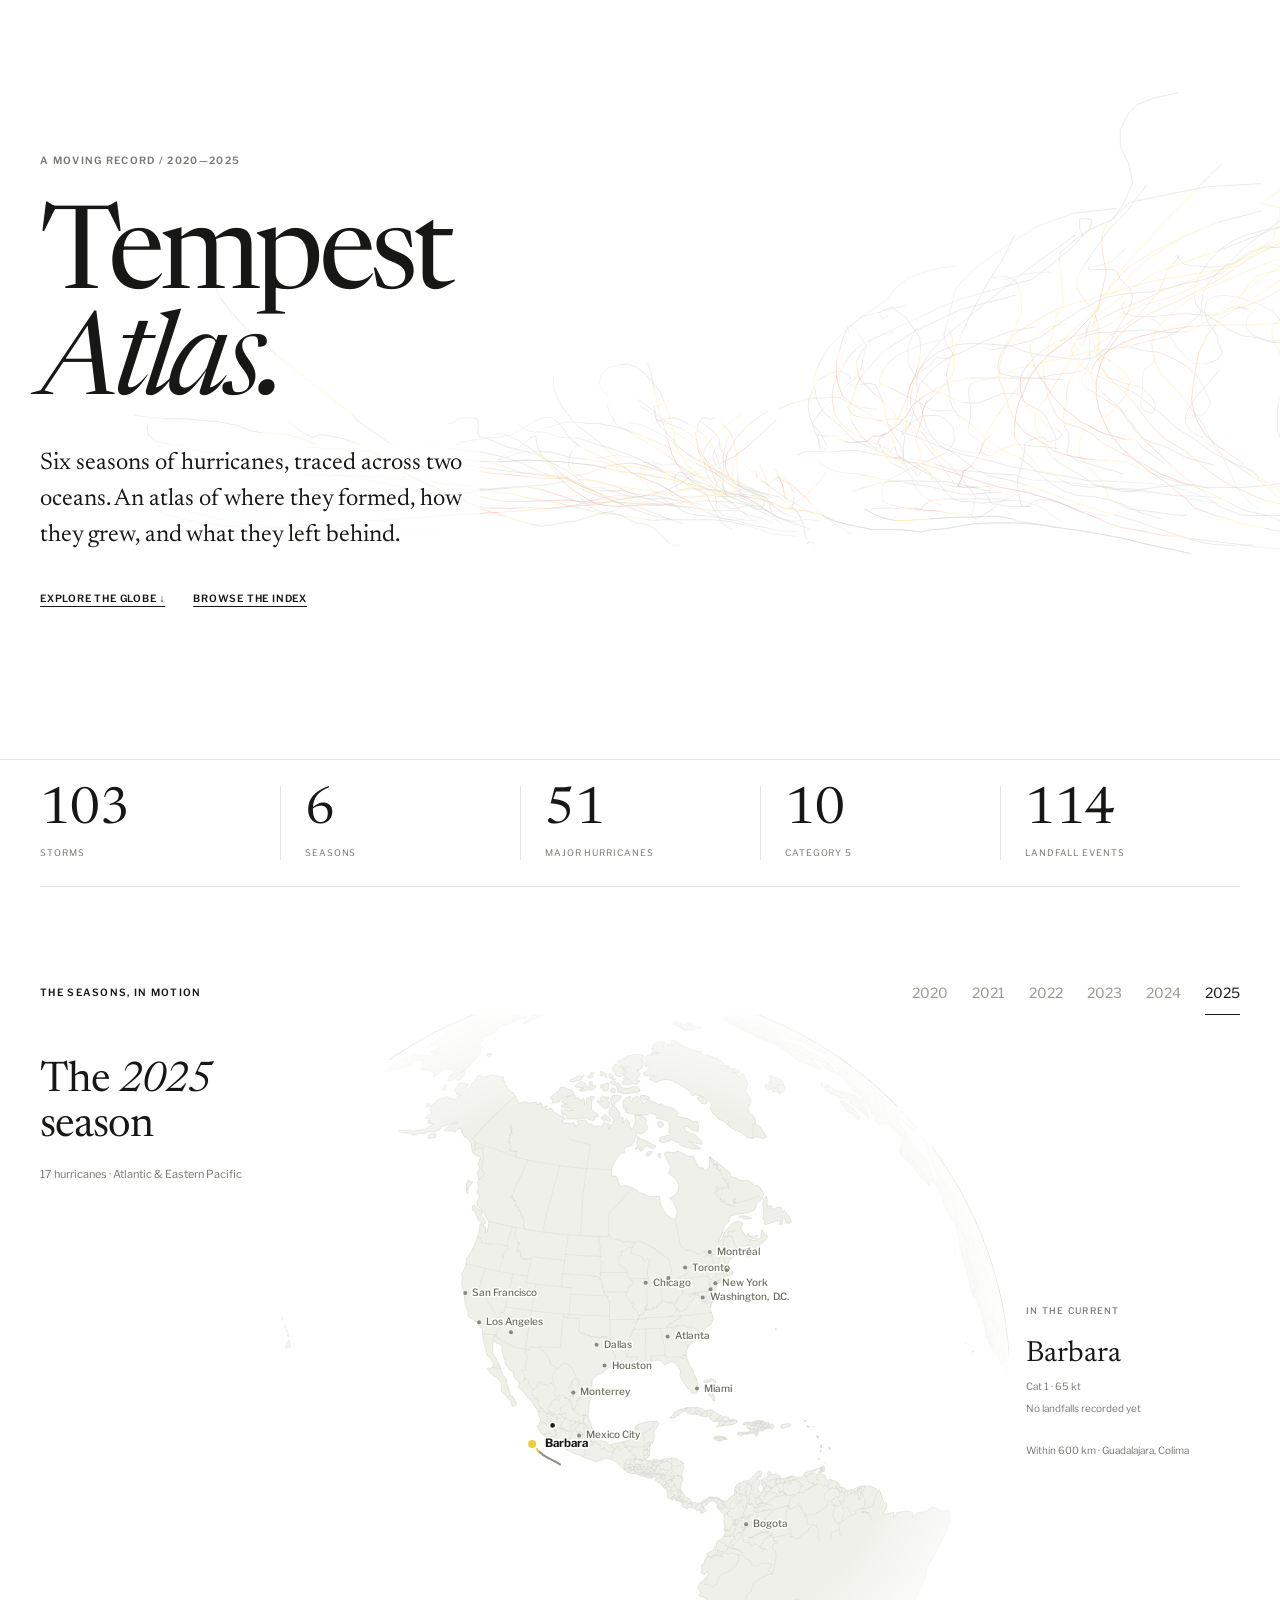
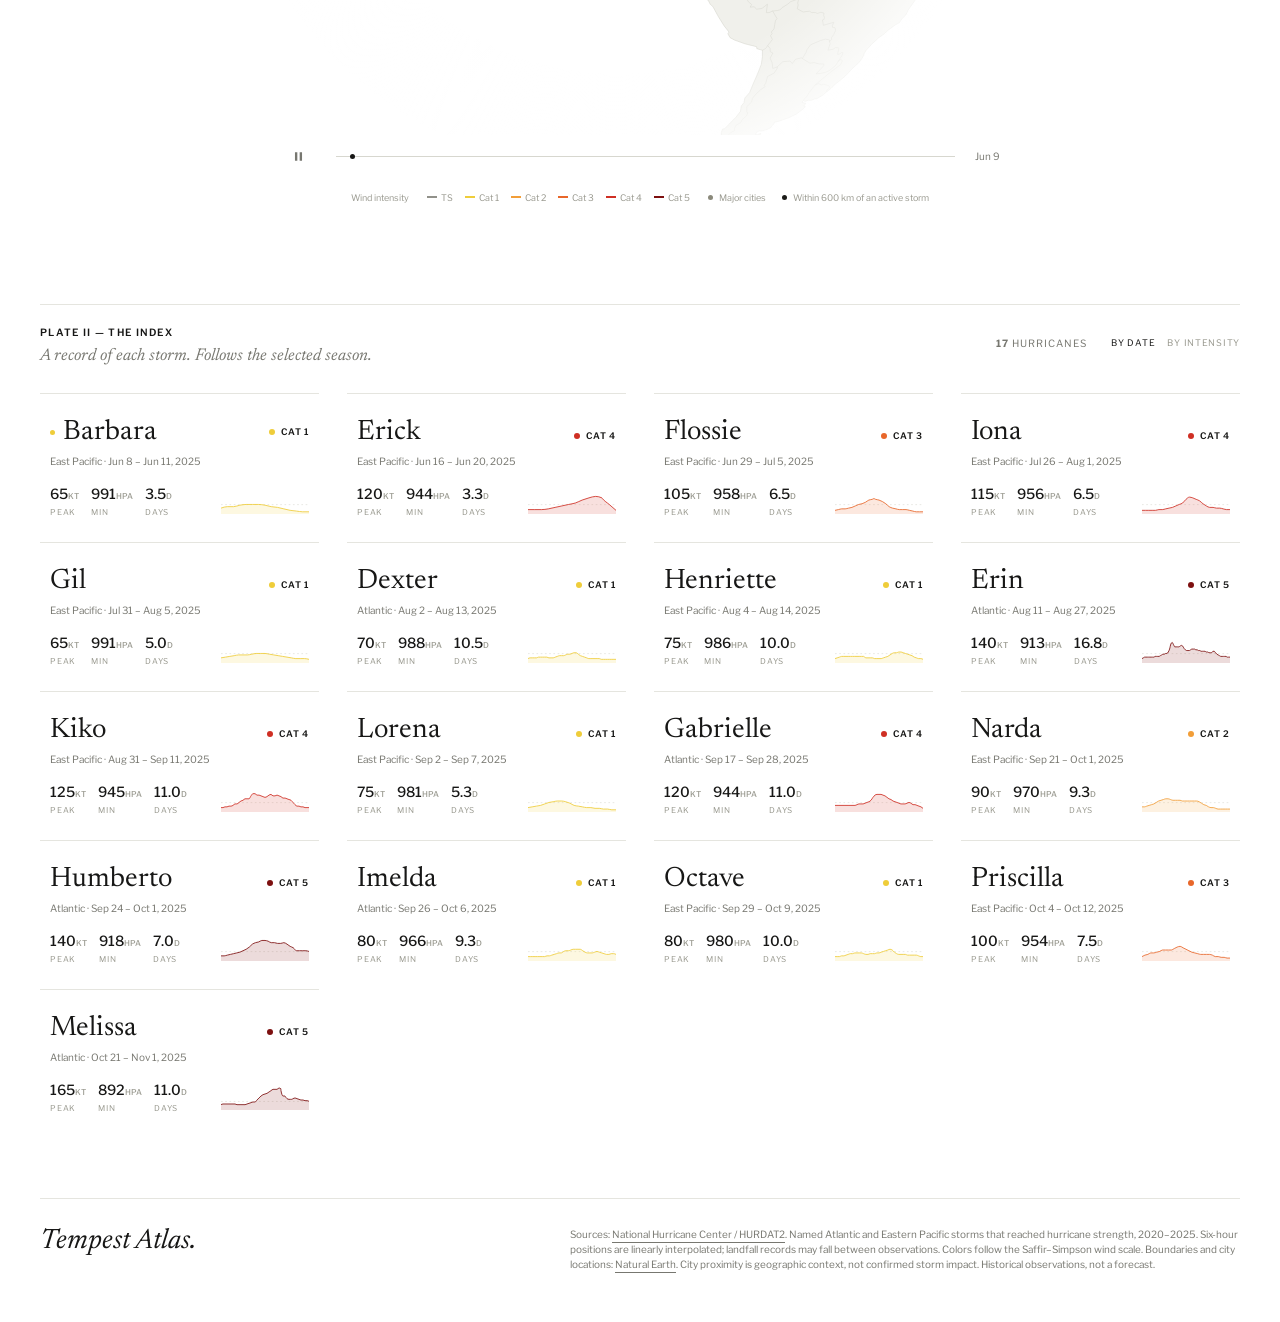
==== commit 0448c9e5: "Rebuild Tempest Atlas as a landing page with a persistent city basemap Restructure the fullscreen ap" ====
--- a/index.html
+++ b/index.html
@@ -4,191 +4,86 @@
 <meta charset="utf-8">
 <meta name="viewport" content="width=device-width,initial-scale=1">
 <title>Tempest Atlas</title>
+<link rel="icon" href="data:,">
 <meta name="description" content="An interactive globe of every named hurricane since 2020, explorable across time and space.">
 <link rel="preconnect" href="https://fonts.googleapis.com">
 <link rel="preconnect" href="https://fonts.gstatic.com" crossorigin>
 <link href="https://fonts.googleapis.com/css2?family=Newsreader:ital,opsz,wght@0,6..72,400;0,6..72,500;1,6..72,400&family=Libre+Franklin:wght@400;500;600;700&display=swap" rel="stylesheet">
 <style>
-  :root{
-    --paper:#ffffff;
-    --paper-2:#f7f7f5;
-    --ink:#121212;
-    --ink-70:#4d4d4d;
-    --ink-50:#727272;
-    --ink-35:#9a9a9a;
-    --rule:#e2e2e2;
-    --rule-2:#cfcfcf;
-    --td:#b9b9b9;
-    --ts:#82b8e0;
-    --c1:#efcd3a;
-    --c2:#f29e38;
-    --c3:#e8672a;
-    --c4:#cf2f24;
-    --c5:#7d1010;
-    --panel-w:380px;
-    --tl-h:112px;
-    --sans:'Libre Franklin',Helvetica,Arial,sans-serif;
-    --serif:'Newsreader',Georgia,'Times New Roman',serif;
-  }
-  *{box-sizing:border-box;margin:0;padding:0}
-  html,body{height:100%;background:var(--paper);color:var(--ink);font-family:var(--sans);font-size:13px;overflow:hidden;-webkit-font-smoothing:antialiased}
-  button{font:inherit;color:inherit;background:none;border:0;cursor:pointer}
-
-  #stage{position:fixed;inset:0;overflow:hidden;background:var(--paper)}
-  #globe{position:absolute;inset:0;display:block;cursor:grab;touch-action:none}
-  #globe.grabbing{cursor:grabbing}
-  #globe.pointing{cursor:pointer}
-
-  /* ---------- masthead ---------- */
-  #mast{position:absolute;left:40px;top:34px;right:calc(var(--panel-w) + 24px);pointer-events:none;z-index:3}
-  #mast > *{pointer-events:auto}
-  .eyebrow{font-size:11px;font-weight:600;letter-spacing:.12em;text-transform:uppercase;color:var(--ink-50);display:flex;align-items:center;gap:10px}
-  .eyebrow .dot{width:6px;height:6px;border-radius:50%;background:var(--ink)}
-  #title{font-family:var(--serif);font-weight:400;font-size:clamp(40px,4.6vw,64px);line-height:1;letter-spacing:-.015em;margin-top:14px;max-width:620px;color:var(--ink)}
-  #title em{font-style:italic;font-weight:400}
-  #subtitle{margin-top:12px;font-size:13px;color:var(--ink-70);display:flex;flex-wrap:wrap;gap:6px 0;align-items:center;line-height:1.5}
-  #subtitle .sep{display:inline-block;width:3px;height:3px;border-radius:50%;background:var(--ink-35);margin:0 10px}
-  #back{display:none;margin-bottom:14px;align-items:center;gap:8px;font-size:11px;font-weight:600;letter-spacing:.1em;text-transform:uppercase;color:var(--ink);padding:7px 12px 7px 9px;border:1px solid var(--rule-2);border-radius:999px;background:var(--paper);transition:background .2s,border-color .2s}
-  #back:hover{background:var(--ink);color:var(--paper);border-color:var(--ink)}
-  #back svg{width:11px;height:11px}
-  body.storm #back{display:inline-flex}
-  .badge{display:inline-flex;align-items:center;gap:7px;padding:3px 9px 3px 7px;border-radius:999px;font-size:11px;font-weight:600;letter-spacing:.08em;text-transform:uppercase;color:var(--ink);border:1px solid var(--rule-2);background:var(--paper)}
-  .badge i{width:9px;height:9px;border-radius:50%;background:var(--cc,var(--ink))}
-
-  .reveal{opacity:0;transform:translateY(8px);animation:rise .8s cubic-bezier(.2,.7,.2,1) forwards}
-  @keyframes rise{to{opacity:1;transform:none}}
-
-  /* ---------- side panel ---------- */
-  #panel{position:absolute;top:0;right:0;bottom:0;width:var(--panel-w);z-index:4;display:flex;flex-direction:column;background:var(--paper);border-left:1px solid var(--rule)}
-  #filters{padding:28px 24px 18px;border-bottom:1px solid var(--rule)}
-  .frow{display:flex;align-items:center;gap:6px;flex-wrap:wrap}
-  .frow + .frow{margin-top:10px}
-  .flabel{font-size:10.5px;font-weight:600;letter-spacing:.12em;text-transform:uppercase;color:var(--ink-50);width:52px;flex:none}
-  .chip{font-size:12px;font-weight:500;padding:5px 10px;border:1px solid var(--rule-2);border-radius:999px;color:var(--ink-70);transition:all .18s;background:var(--paper)}
-  .chip:hover{border-color:var(--ink);color:var(--ink)}
-  .chip.on{background:var(--ink);color:var(--paper);border-color:var(--ink)}
-  #count{padding:16px 24px 10px;font-size:11px;font-weight:600;letter-spacing:.1em;text-transform:uppercase;color:var(--ink-50);display:flex;justify-content:space-between;align-items:center;gap:10px}
-  #count b{color:var(--ink);font-weight:700}
-  #sort{display:flex;gap:10px;flex:none}
-  #sort button{font-size:10.5px;font-weight:600;letter-spacing:.1em;text-transform:uppercase;color:var(--ink-35);padding:3px 0;border-bottom:1.5px solid transparent;white-space:nowrap}
-  #sort button.on{color:var(--ink);border-bottom-color:var(--ink)}
-  #cards{flex:1;overflow-y:auto;overscroll-behavior:contain;scrollbar-width:thin;scrollbar-color:#d0d0d0 transparent;padding-bottom:40px}
-  #cards::-webkit-scrollbar{width:6px}
-  #cards::-webkit-scrollbar-thumb{background:#d0d0d0;border-radius:3px}
-  .card{position:relative;padding:18px 24px 18px 28px;border-bottom:1px solid var(--rule);cursor:pointer;transition:background .2s;animation:rise .6s cubic-bezier(.2,.7,.2,1) both}
-  .card::before{content:"";position:absolute;left:0;top:0;bottom:0;width:3px;background:var(--cc);opacity:0;transform:scaleY(.3);transition:opacity .25s,transform .35s cubic-bezier(.2,.7,.2,1)}
-  .card:hover{background:var(--paper-2)}
-  .card:hover::before{opacity:.6;transform:scaleY(1)}
-  .card.sel{background:var(--paper-2)}
-  .card.sel::before{opacity:1;transform:scaleY(1)}
-  .card-top{display:flex;align-items:baseline;justify-content:space-between;gap:10px}
-  .card h3{font-family:var(--serif);font-weight:500;font-size:26px;line-height:1;letter-spacing:-.01em;color:var(--ink);display:flex;align-items:center;gap:9px}
-  .live-dot{display:none;width:7px;height:7px;border-radius:50%;background:var(--cc);animation:pulse 1.3s ease-in-out infinite}
-  .card.live .live-dot{display:block}
-  @keyframes pulse{0%,100%{opacity:1;transform:scale(1)}50%{opacity:.35;transform:scale(.7)}}
-  .cat{font-size:10.5px;font-weight:700;letter-spacing:.1em;text-transform:uppercase;color:var(--ink);white-space:nowrap;display:flex;align-items:center;gap:6px}
-  .cat i{width:8px;height:8px;border-radius:50%;background:var(--cc)}
-  .card-meta{margin-top:7px;font-size:11.5px;color:var(--ink-50)}
-  .card-bottom{display:flex;align-items:flex-end;justify-content:space-between;margin-top:14px;gap:12px}
-  .stats{display:flex;gap:16px}
-  .stat{display:flex;flex-direction:column;gap:2px}
-  .stat b{font-weight:600;font-size:15px;color:var(--ink);letter-spacing:-.01em;font-variant-numeric:tabular-nums}
-  .stat b small{font-size:9.5px;font-weight:500;color:var(--ink-35);margin-left:2px;letter-spacing:.06em}
-  .stat span{font-size:9.5px;font-weight:600;letter-spacing:.1em;text-transform:uppercase;color:var(--ink-35)}
-  .spark{flex:none;width:104px;height:30px;overflow:visible}
-  .spark path.a{fill:var(--cc);opacity:.18}
-  .spark path.l{fill:none;stroke:var(--cc);stroke-width:1.5;stroke-linejoin:round;stroke-linecap:round}
-  .spark line{stroke:var(--rule-2);stroke-width:1}
-  .empty{padding:60px 24px;text-align:center;color:var(--ink-50);font-family:var(--serif);font-style:italic;font-size:22px}
-
-  /* ---------- timeline ---------- */
-  #timeline{position:absolute;left:0;right:var(--panel-w);bottom:0;height:var(--tl-h);z-index:3;display:flex;align-items:stretch;background:var(--paper);border-top:1px solid var(--rule);padding:0 28px 0 40px}
-  #transport{display:flex;align-items:center;gap:16px;padding-right:20px;border-right:1px solid var(--rule);margin:22px 0 20px;flex:none}
-  #play{width:44px;height:44px;border-radius:50%;background:var(--ink);display:grid;place-items:center;transition:transform .15s;flex:none}
-  #play:hover{transform:scale(1.06)}
-  #play svg{width:14px;height:14px;fill:var(--paper)}
-  #play .ic-pause,#play .ic-replay{display:none}
-  body.playing #play .ic-play{display:none}
-  body.playing #play .ic-pause{display:block}
-  body.ended:not(.playing) #play .ic-play{display:none}
-  body.ended:not(.playing) #play .ic-replay{display:block}
-  #clock{display:flex;flex-direction:column;gap:4px;min-width:132px}
-  #clock .d{font-size:14px;font-weight:700;letter-spacing:.02em;color:var(--ink);font-variant-numeric:tabular-nums}
-  #clock .h{font-size:11px;color:var(--ink-50);font-variant-numeric:tabular-nums;white-space:nowrap}
-  #speeds{display:flex;flex-direction:column;gap:1px}
-  #speeds button{font-size:10px;font-weight:600;color:var(--ink-35);padding:1px 6px;text-align:left;border-radius:3px;font-variant-numeric:tabular-nums}
-  #speeds button.on{color:var(--paper);background:var(--ink)}
-  #track{flex:1;position:relative;margin:16px 0 0 22px;min-width:120px}
-  #track svg{width:100%;height:100%;overflow:visible;cursor:ew-resize;display:block}
-  #legend{position:absolute;left:40px;bottom:calc(var(--tl-h) + 14px);display:flex;gap:14px;z-index:3;pointer-events:none;flex-wrap:wrap;max-width:calc(100% - var(--panel-w) - 80px)}
-  #legend span{display:flex;align-items:center;gap:6px;font-size:10.5px;font-weight:600;letter-spacing:.08em;text-transform:uppercase;color:var(--ink-50)}
-  #legend i{width:16px;height:3px;background:var(--cc);display:block;border-radius:2px}
-  #hint{position:absolute;right:calc(var(--panel-w) + 28px);bottom:calc(var(--tl-h) + 14px);font-size:10.5px;letter-spacing:.06em;color:var(--ink-35);pointer-events:none;z-index:2;white-space:nowrap}
-
-  /* ---------- tooltip ---------- */
-  #tip{position:absolute;z-index:5;pointer-events:none;opacity:0;transition:opacity .15s;transform:translate(14px,-50%);background:var(--paper);border:1px solid var(--rule-2);box-shadow:0 6px 24px rgba(0,0,0,.08);padding:10px 12px;border-radius:4px;min-width:150px}
-  #tip.on{opacity:1}
-  #tip .n{font-family:var(--serif);font-size:20px;font-weight:500;line-height:1;color:var(--ink)}
-  #tip .m{margin-top:6px;font-size:11px;color:var(--ink-50)}
-  #tip .m b{color:var(--ink);font-weight:700}
-
-  #loading{position:absolute;inset:0;z-index:9;display:grid;place-items:center;background:var(--paper);transition:opacity .6s;font-family:var(--serif);font-style:italic;font-size:26px;color:var(--ink-50)}
-  #loading.off{opacity:0;pointer-events:none}
-
-  @media (max-width:1100px){
-    :root{--panel-w:320px}
-    #hint{display:none}
-    #mast{left:28px;top:26px}
-    #title{font-size:40px}
-    #legend{left:28px}
-    #timeline{padding-left:28px}
-    #clock{min-width:112px}
-    #transport{gap:12px}
-  }
+:root{--paper:#fff;--paper-2:#f7f7f5;--ink:#171716;--ink-70:#555550;--ink-50:#777770;--ink-35:#99998f;--rule:#e5e5df;--rule-2:#d4d4cc;--measure:1240px;--sans:'Libre Franklin',Helvetica,Arial,sans-serif;--serif:'Newsreader',Georgia,serif}
+*{box-sizing:border-box;margin:0;padding:0}[hidden]{display:none!important}
+html,body{background:var(--paper);color:var(--ink);font:13px/1.5 var(--sans);-webkit-font-smoothing:antialiased}
+button{font:inherit;color:inherit;border:0;background:none;cursor:pointer}a{color:inherit;text-underline-offset:4px}
+button:focus-visible,a:focus-visible,input:focus-visible,#atlas-frame:focus-visible{outline:1px solid var(--ink);outline-offset:5px}
+.measure{width:min(var(--measure),calc(100% - 80px));margin-inline:auto}.sr-only{position:absolute;width:1px;height:1px;padding:0;margin:-1px;overflow:hidden;clip:rect(0,0,0,0);white-space:nowrap;border:0}
+.eyebrow,h2{font-size:10px;font-weight:600;letter-spacing:.13em;text-transform:uppercase;color:var(--ink-50)}
+#hero{position:relative;min-height:min(760px,92svh);display:flex;align-items:center;isolation:isolate;overflow:hidden;border-bottom:1px solid var(--rule)}
+#hero-field{position:absolute;inset:0;width:100%;height:100%;z-index:-1;opacity:.38;animation:field-in 2.5s ease both}@keyframes field-in{from{opacity:0}to{opacity:.38}}
+.hero-copy{padding-block:90px}#hero h1{font:400 clamp(56px,9vw,150px)/.92 var(--serif);letter-spacing:-.045em;margin:40px 0 26px;max-width:900px}#hero h1 em{font-weight:400}
+.lede{font:400 clamp(18px,2vw,24px)/1.5 var(--serif);max-width:440px;background:#ffffffb8}.hero-links{display:flex;gap:28px;margin-top:38px;font-size:10px;font-weight:600;letter-spacing:.08em;text-transform:uppercase}
+#ledger{display:grid;grid-template-columns:repeat(5,1fr);padding-block:26px;border-bottom:1px solid var(--rule)}.ledger-item{border-left:1px solid var(--rule);padding:0 24px}.ledger-item:first-child{border:0;padding-left:0}.ledger-item b{display:block;font:400 clamp(32px,4vw,54px)/1 var(--serif);font-variant-numeric:tabular-nums}.ledger-item span{display:block;font-size:9px;letter-spacing:.1em;text-transform:uppercase;margin-top:9px;color:var(--ink-50)}
+#atlas{padding-top:84px;scroll-margin-top:24px}#atlas>.section-head{display:flex;justify-content:space-between;align-items:center;gap:24px}.section-head h2{color:var(--ink)}
+#years{display:flex;gap:24px;align-items:center}.year{font-size:14px;min-height:44px;color:var(--ink-35);border-bottom:1px solid transparent;transition:color .2s}.year:hover{color:var(--ink)}.year.on{color:var(--ink);border-color:var(--ink)}
+#atlas-frame{position:relative;min-width:0;isolation:isolate;scroll-margin:24px;background:var(--paper)}
+#map-cell{position:relative;width:100%;height:clamp(620px,80vh,880px);min-width:0;overflow:hidden}
+#globe{position:absolute;inset:0;width:100%;height:100%;display:block;cursor:grab;touch-action:pan-y pinch-zoom}#globe.grabbing{cursor:grabbing}#globe.pointing{cursor:pointer}
+#mast{position:absolute;left:0;top:44px;pointer-events:none;max-width:280px}#title{font:400 clamp(30px,3.3vw,44px)/1.08 var(--serif);letter-spacing:-.025em}#title em{font-weight:400}#subtitle{font-size:11px;line-height:1.9;color:var(--ink-50);margin-top:14px}
+#readout{position:absolute;top:38%;right:0;width:214px;font-size:11px;color:var(--ink-50);pointer-events:none}
+#readout h3{font-size:9px;letter-spacing:.14em;font-weight:500;margin-bottom:22px}#active-rows{display:grid;gap:22px}.active-row strong{font:400 29px/1.1 var(--serif);color:var(--ink);display:block;margin-bottom:6px}.active-row small{display:block;font-size:10px;line-height:1.8}.active-row .impact{margin-top:4px;color:var(--ink-50)}
+#quiet{font:italic 22px var(--serif);color:var(--ink-35)}#vitals .storm-name{font:400 32px var(--serif);color:var(--ink);margin-bottom:12px}#vitals p{margin:6px 0;line-height:1.8}#vitals details{pointer-events:auto;margin-top:12px}#vitals summary{cursor:pointer;font-size:10px}#vitals ul{list-style:none;font-size:10px;line-height:1.8;margin-top:8px}
+#nearby-note{font-size:10px;line-height:1.8;margin-top:24px;max-width:210px;color:var(--ink-50)}#nearby-note:empty{display:none}
+#timeline{display:flex;align-items:center;gap:20px;width:min(720px,100%);margin:4px auto 0;color:var(--ink-50)}#play{width:36px;height:36px;display:grid;place-items:center;flex:none}#play svg{width:11px;height:11px;fill:var(--ink-50)}#play .ic-pause,#play .ic-replay{display:none}body.playing #play .ic-play{display:none}body.playing #play .ic-pause{display:block}
+#track{flex:1;min-width:0}#scrubber{display:block;appearance:none;width:100%;height:30px;background:transparent;cursor:ew-resize}#scrubber::-webkit-slider-runnable-track{height:1px;background:#d7d7cf}#scrubber::-webkit-slider-thumb{appearance:none;height:5px;width:5px;border-radius:50%;background:var(--ink);margin-top:-2px}#scrubber::-moz-range-track{height:1px;background:#d7d7cf}#scrubber::-moz-range-thumb{height:5px;width:5px;border:0;background:var(--ink);border-radius:50%}
+#clock{font-size:10px;font-variant-numeric:tabular-nums;white-space:nowrap}#clock .h{display:none}#back{font-size:10px;color:var(--ink-50);min-height:36px;display:none;position:absolute;left:0;bottom:18px}body.storm #back{display:block}
+.caption{display:flex;justify-content:center;align-items:center;gap:18px;margin-top:16px;color:var(--ink-35);font-size:9px}#legend{display:flex;gap:12px}#legend span{display:flex;align-items:center;gap:4px;font-size:9px}#legend i{width:10px;height:2px;background:var(--cc)}
+.city-key{display:flex;align-items:center;gap:6px}.city-key i{width:5px;height:5px;border-radius:50%;flex:none}.city-key i.far{background:#8a897b}.city-key i.near{background:#1b1b18;margin-left:10px}
+#tip{position:absolute;pointer-events:none;opacity:0;background:#ffffffeb;padding:8px 10px;max-width:calc(100% - 16px);z-index:4;transition:opacity .15s}#tip.on{opacity:1}#tip .n{font:21px var(--serif)}#tip .m{font-size:10px;color:var(--ink-50)}
+#loading{position:absolute;inset:0;display:grid;place-items:center;background:var(--paper);font:italic 24px var(--serif);z-index:9}#loading.off{opacity:0;pointer-events:none}
+#index{padding-top:100px;scroll-margin:24px}.section-head{display:flex;justify-content:space-between;align-items:flex-start;gap:24px}#index .section-head{border-top:1px solid var(--rule);padding:20px 0 28px}.section-head p{color:var(--ink-50);font:italic 17px var(--serif);margin-top:8px}
+#count{display:flex;gap:24px;align-items:center;font-size:10px;text-transform:uppercase;letter-spacing:.1em;color:var(--ink-50)}#sort{display:flex;gap:12px}#sort button{font-size:9px;min-height:36px;text-transform:uppercase;letter-spacing:.08em;color:var(--ink-35)}#sort button.on{color:var(--ink)}
+#cards{display:grid;grid-template-columns:repeat(auto-fill,minmax(min(100%,260px),1fr));gap:0 28px}.card{display:block;text-align:left;width:100%;padding:24px 10px;border-top:1px solid var(--rule);min-width:0;transition:background .2s}.card:hover,.card.sel{background:var(--paper-2)}.card-top{display:flex;align-items:baseline;justify-content:space-between;gap:10px}.card h3{font:400 28px/1 var(--serif);display:flex;align-items:center;gap:8px}.live-dot{display:none;width:5px;height:5px;background:var(--cc);border-radius:50%}.card.live .live-dot{display:block}.cat{font-size:9px;font-weight:600;letter-spacing:.08em;white-space:nowrap;text-transform:uppercase;display:flex;align-items:center;gap:6px}.cat i{width:6px;height:6px;border-radius:50%;background:var(--cc)}.card-meta{font-size:10px;color:var(--ink-50);margin-top:8px}.card-bottom{display:flex;justify-content:space-between;align-items:flex-end;margin-top:14px;gap:10px}.stats{display:flex;gap:12px}.stat{display:flex;flex-direction:column;gap:2px}.stat b{font-size:14px;font-weight:500;font-variant-numeric:tabular-nums}.stat small{font-size:8px;color:var(--ink-35)}.stat span{font-size:8px;letter-spacing:.1em;text-transform:uppercase;color:var(--ink-35)}.spark{width:88px;height:30px;flex:none}.spark path.a{fill:var(--cc);opacity:.15}.spark path.l{fill:none;stroke:var(--cc);stroke-width:1}.spark line{stroke:var(--rule);stroke-width:1}.empty{font:italic 24px var(--serif);padding:40px}
+#colophon{display:flex;justify-content:space-between;gap:40px;border-top:1px solid var(--rule);padding:28px 0 50px;margin-top:60px;font-size:10px;color:var(--ink-50)}#colophon p{max-width:670px}#colophon .brand{font:italic 28px var(--serif);color:var(--ink);white-space:nowrap}
+@media(max-width:859px){.measure{width:calc(100% - 36px)}.hero-copy{padding-block:64px}#hero{min-height:min(720px,92svh)}#ledger{grid-template-columns:repeat(3,1fr);gap:24px 0}.ledger-item{padding:0 14px}.ledger-item:nth-child(4){border:0;padding-left:0}#atlas{padding-top:50px}#atlas>.section-head{align-items:flex-start;flex-direction:column;gap:18px}#years{width:100%;justify-content:space-between;gap:8px}.year{font-size:13px}#map-cell{height:510px}#mast{top:30px;max-width:none}#title{font-size:31px}#subtitle{margin-top:7px}#readout{position:relative;top:auto;right:auto;width:100%;padding:0 0 16px;min-height:90px}#readout h3{margin-bottom:14px}#active-rows{grid-template-columns:repeat(2,minmax(0,1fr));gap:18px}#nearby-note{max-width:none;margin-top:14px}#back{position:static;padding-bottom:16px}#timeline{gap:12px}#vitals{max-width:320px}.caption{flex-wrap:wrap;gap:10px;font-size:8px}#index{padding-top:65px}#index .section-head{flex-direction:column;gap:16px}#count{flex-wrap:wrap}#colophon{flex-direction:column;gap:20px}}
+@media(prefers-reduced-motion:reduce){*,*::before,*::after{animation:none!important;transition:none!important;scroll-behavior:auto!important}}
+@media print{#hero{min-height:300px}.hero-copy{padding:30px 0}#hero h1{font-size:70px}.measure{width:100%}#years,#back,#timeline,.hero-links,#sort{display:none!important}#atlas,#index{padding-top:25px}#map-cell{height:500px}#readout{position:static;width:100%}#cards{grid-template-columns:repeat(2,minmax(0,1fr))}.card{break-inside:avoid}#colophon{margin-top:20px}*{animation:none!important}}
 </style>
 </head>
-<body class="playing">
-<div id="stage">
-  <canvas id="globe"></canvas>
-
-  <header id="mast">
-    <div class="eyebrow reveal" style="animation-delay:.1s"><span class="dot"></span>Tempest Atlas<span style="color:var(--ink-35);font-weight:400">/</span><span style="font-weight:400">Named hurricanes, 2020–2025</span></div>
-    <button id="back" class="reveal">
-      <svg viewBox="0 0 12 12" fill="none" stroke="currentColor" stroke-width="1.5"><path d="M7.5 1.5 3 6l4.5 4.5"/></svg>
-      Back to season
-    </button>
-    <h1 id="title" class="reveal" style="animation-delay:.2s"></h1>
-    <div id="subtitle" class="reveal" style="animation-delay:.32s"></div>
-  </header>
-
-  <div id="legend"></div>
-  <div id="hint">Drag to rotate · Scroll to zoom · Space to play</div>
-
-  <aside id="panel">
-    <div id="filters">
-      <div class="frow"><span class="flabel">Season</span><div id="years" class="frow" style="gap:4px"></div></div>
-      <div class="frow"><span class="flabel">Basin</span><div id="basins" class="frow" style="gap:4px"></div></div>
+<body>
+<header id="hero">
+  <canvas id="hero-field" aria-hidden="true"></canvas>
+  <div class="measure hero-copy">
+    <div class="eyebrow">A moving record / 2020—2025</div>
+    <h1>Tempest<br><em>Atlas.</em></h1>
+    <p class="lede">Six seasons of hurricanes, traced across two oceans. An atlas of where they formed, how they grew, and what they left behind.</p>
+    <nav class="hero-links" aria-label="Explore the atlas"><a href="#atlas">Explore the globe ↓</a><a href="#index">Browse the index</a></nav>
+  </div>
+</header>
+<main>
+<section id="ledger" class="measure" aria-label="Dataset statistics"></section>
+<section id="atlas" class="measure" aria-labelledby="plate-title">
+  <div class="section-head">
+    <h2 id="plate-title">The seasons, in motion</h2><nav id="years" aria-label="Focus a hurricane season"></nav>
+  </div>
+  <div id="atlas-frame" role="group" tabindex="0" aria-labelledby="plate-title" aria-describedby="map-description hint">
+    <div id="map-cell">
+      <canvas id="globe" role="img" aria-label="Hurricane tracks on an interactive globe" aria-describedby="map-description">Hurricane track map. Use the storm index below for names, dates and intensity, and select a storm for its landfall details.</canvas>
+      <div id="mast"><h3 id="title"></h3><div id="subtitle"></div></div>
+      <div id="tip"><div class="n"></div><div class="m"></div></div>
+      <div id="loading" role="status">Charting the atlas…</div>
     </div>
-    <div id="count"><span><b id="n">0</b> hurricanes</span><div id="sort"><button data-s="time" class="on">By date</button><button data-s="peak">By intensity</button></div></div>
-    <div id="cards"></div>
-  </aside>
-
-  <footer id="timeline">
-    <div id="transport">
-      <button id="play" title="Play / pause (space)">
-        <svg class="ic-play" viewBox="0 0 14 14"><path d="M3.5 1.5v11l9-5.5z"/></svg>
-        <svg class="ic-pause" viewBox="0 0 14 14"><path d="M2.5 1.5h3v11h-3zM8.5 1.5h3v11h-3z"/></svg>
-        <svg class="ic-replay" viewBox="0 0 14 14" fill="none" stroke="#fff" stroke-width="1.5"><path d="M2.5 7a4.5 4.5 0 1 0 1.3-3.2"/><path d="M2 1.5v3h3"/></svg>
-      </button>
-      <div id="clock"><div class="d">—</div><div class="h">—</div></div>
-      <div id="speeds"></div>
-    </div>
-    <div id="track"><svg></svg></div>
-  </footer>
-
-  <div id="tip"><div class="n"></div><div class="m"></div></div>
-  <div id="loading">Charting the atlas…</div>
-</div>
+    <aside id="readout" aria-label="Storm notes"><h3>IN THE CURRENT</h3><div id="active-rows"></div><p id="quiet">Between storms.</p><div id="vitals" hidden></div><p id="nearby-note"></p></aside>
+    <button id="back">← Return to season</button>
+    <div id="timeline"><div id="transport"><button id="play" aria-label="Play" title="Play / pause (Space)"><svg class="ic-play" viewBox="0 0 14 14" aria-hidden="true"><path d="M3.5 1.5v11l9-5.5z"/></svg><svg class="ic-pause" viewBox="0 0 14 14" aria-hidden="true"><path d="M2.5 1.5h3v11h-3zM8.5 1.5h3v11h-3z"/></svg><svg class="ic-replay" viewBox="0 0 14 14" aria-hidden="true"><path d="M2.5 7a4.5 4.5 0 1 0 1.3-3.2" stroke="white" fill="none"/></svg></button></div><div id="track"><input id="scrubber" type="range" min="0" max="10000" value="0" step="1" aria-label="Storm timeline"></div><div id="clock"><span class="d">—</span><span class="h"></span></div></div>
+  </div>
+  <div class="caption"><span>Wind intensity</span><div id="legend"></div><span class="city-key"><i class="far"></i>Major cities<i class="near"></i>Within 600 km of an active storm</span></div>
+  <p id="map-description" class="sr-only">Hurricane positions interpolated between six-hour observations. State and province boundaries provide context. Major cities are shown throughout, ranked by population; those within 600 kilometers of an active storm center are drawn darker. Proximity is geographic context, not confirmed impact. Select a year to focus that season. The index below provides storm details.</p>
+  <p id="hint" class="sr-only">Drag horizontally to rotate. Scroll to read. Ctrl or Command plus scroll to zoom. Focus the map and press Space to pause, or arrows to scrub.</p>
+  <p id="announcement" class="sr-only" role="status" aria-live="polite" aria-atomic="true"></p>
+</section>
+<section id="index" class="measure" aria-labelledby="index-title"><div class="section-head"><div><h2 id="index-title">Plate II — The index</h2><p>A record of each storm. Follows the selected season.</p></div><div id="count"><span><b id="n">0</b> hurricanes</span><div id="sort" aria-label="Sort storms"><button data-s="time" class="on" aria-pressed="true">By date</button><button data-s="peak" aria-pressed="false">By intensity</button></div></div></div><div id="cards"></div></section>
+</main>
+<footer id="colophon" class="measure"><div class="brand">Tempest Atlas.</div><p>Sources: <a href="https://www.nhc.noaa.gov/data/#hurdat">National Hurricane Center / HURDAT2</a>. Named Atlantic and Eastern Pacific storms that reached hurricane strength, 2020–2025. Six-hour positions are linearly interpolated; landfall records may fall between observations. Colors follow the Saffir–Simpson wind scale. Boundaries and city locations: <a href="https://www.naturalearthdata.com/">Natural Earth</a>. City proximity is geographic context, not confirmed storm impact. Historical observations, not a forecast.</p></footer>
+<noscript><p class="measure">JavaScript is required to draw the atlas. <a href="data/storms.json">Download the storm records</a>.</p></noscript>
 
 <script src="lib/d3.min.js"></script>
 <script src="lib/topojson-client.min.js"></script>
@@ -198,7 +93,7 @@
 const RAD = Math.PI/180;
 const CATS = [
   {k:-1, short:'TD',   name:'Depression',  color:'#b9b9b9'},
-  {k:0,  short:'TS',   name:'Trop. Storm', color:'#82b8e0'},
+  {k:0,  short:'TS',   name:'Trop. Storm', color:'#91918a'},
   {k:1,  short:'Cat 1',name:'Category 1',  color:'#efcd3a'},
   {k:2,  short:'Cat 2',name:'Category 2',  color:'#f29e38'},
   {k:3,  short:'Cat 3',name:'Category 3',  color:'#e8672a'},
@@ -214,10 +109,17 @@
 const fmtMonth = d3.utcFormat('%b');
 
 /* ---------------- data ---------------- */
-const [rawStorms, world] = await Promise.all([
-  fetch('data/storms.json').then(r=>r.json()),
-  fetch('data/land-110m.json').then(r=>r.json()),
+const loadJSON = async url => { const r=await fetch(url); if(!r.ok) throw new Error(`Could not load ${url} (${r.status})`); return r.json(); };
+const [rawStorms, world, countries, mapContext] = await Promise.all([
+  loadJSON('data/storms.json'), loadJSON('data/land-110m.json'), loadJSON('data/countries-110m.json'), loadJSON('data/map-context.json')
 ]);
+const borders=topojson.mesh(countries,countries.objects.countries,(a,b)=>a!==b);
+const motionQuery=matchMedia('(prefers-reduced-motion: reduce)');
+let reducedMotion=motionQuery.matches;
+let userInteracted=false, overview=reducedMotion;
+const atlasFrame=document.getElementById('atlas-frame');
+const announce=text=>{document.getElementById('announcement').textContent=text;};
+function interact(){userInteracted=true;overview=false;}
 const land = topojson.feature(world, world.objects.land);
 const storms = rawStorms.map(s => {
   const track = s.track.map(p => ({ms:Date.parse(p[0]), lat:p[1], lon:p[2], w:p[3], p:p[4], st:p[5]}));
@@ -233,9 +135,9 @@
 
 /* ---------------- state ---------------- */
 const S = {
-  mode:'season', year:YEARS[YEARS.length-1], basin:'all', sort:'time',
+  mode:'season', year:YEARS[YEARS.length-1], sort:'time',
   visible:[], selected:null, hover:null, hoverFromGlobe:false,
-  time:0, t0:0, t1:0, playing:true, speed:1, ended:false,
+  time:0, t0:0, t1:0, playing:false, speed:1, ended:false,
   rotate:[150,-10,0], scale:0.82,
   dragging:false, lastInteract:0, fly:null, scrubbing:false,
 };
@@ -243,23 +145,25 @@
 const hoursPerSec = () => (S.mode==='storm' ? 9 : (S.year==='all' ? 240 : 48)) * S.speed;
 
 /* ---------------- canvas setup ---------------- */
-const stage = document.getElementById('stage');
+const stage = document.getElementById('map-cell');
 const canvas = document.getElementById('globe');
 const ctx = canvas.getContext('2d');
-let W=0,H=0,DPR=1, freeW=0, cx=0, cy=0, R=0;
-const panelW = () => parseFloat(getComputedStyle(document.documentElement).getPropertyValue('--panel-w'));
+let W=0,H=0,DPR=1, cx=0, cy=0, R=0, obstaclesDirty=true;
 const projection = d3.geoOrthographic().clipAngle(90).precision(0.3);
 const path = d3.geoPath(projection, ctx);
 const graticule = d3.geoGraticule10();
 
 function resize(){
-  W = stage.clientWidth; H = stage.clientHeight; DPR = Math.min(2, window.devicePixelRatio||1);
-  freeW = W - panelW();
-  canvas.width = W*DPR; canvas.height = H*DPR; canvas.style.width=W+'px'; canvas.style.height=H+'px';
-  cx = freeW*0.52; cy = H*0.5 - 10;
-  R = Math.min(freeW*0.40, (H-170)*0.44);
-}
-window.addEventListener('resize', resize); resize();
+  const w=stage.clientWidth,h=stage.clientHeight;
+  const dpr=Math.min(2,devicePixelRatio||1,Math.sqrt(2e6/Math.max(1,w*h)));
+  if(W===w && H===h && DPR===dpr) return false;
+  W=w;H=h;DPR=dpr;
+  canvas.width=Math.floor(W*DPR);canvas.height=Math.floor(H*DPR);
+  cx=W*(W<860?.5:.48);cy=H*(W<860?.58:.51);R=Math.min(W*.46,H*.485);
+  obstaclesDirty=true;
+  return true;
+}
+resize();
 
 /* ---------------- versor (quaternion rotation) ---------------- */
 const versor = {
@@ -277,48 +181,48 @@
     return t=>{ const A=Math.sin((1-t)*th)/st, B=Math.sin(t*th)/st; return a.map((v,i)=>v*A+b[i]*B); }; }
 };
 function flyTo(lon, lat, scale, dur=1900, onEnd){
+  if(reducedMotion){ S.rotate=[-lon,-lat,0];S.scale=scale;S.fly=null;return; }
   const q0=versor.fromAngles(S.rotate), q1=versor.fromAngles([-lon,-lat,0]);
   const iq=versor.slerp(q0,q1), s0=S.scale, s1=scale;
   const dist = d3.geoDistance([-S.rotate[0],-S.rotate[1]],[lon,lat]);
   const dip = Math.max(0, Math.min(s0,s1)-0.7) * Math.min(1, dist/1.2) * 0.85 + Math.min(s0,s1)*0.12*Math.min(1,dist/0.6);
-  S.fly = { start:performance.now(), dur, onEnd,
+  S.fly = { elapsed:0, dur, onEnd,
     step(t){ const e=d3.easeCubicInOut(t); S.rotate=versor.toAngles(iq(e)); S.rotate[2]=0;
              S.scale = Math.max(0.6, s0+(s1-s0)*e - dip*Math.sin(Math.PI*e)); } };
 }
 function stormView(s){
-  const want = Math.min(freeW, H-170)*0.30;
+  const want = Math.min(W, H)*0.30;
   const ang = Math.min(Math.max(s.radius,0.11)+0.07, 1.15);
   const scale = Math.max(1.25, Math.min(3.0, want/(R*Math.sin(ang))));
   return {lon:s.center[0], lat:s.center[1], scale};
 }
-const basinCenter = () => S.basin==='Atlantic' ? [-58,26] : S.basin==='East Pacific' ? [-118,16] : [-92,22];
+function seasonView(){
+  const points=S.visible.flatMap(s=>s.track.filter(p=>p.w>=64).map(p=>[p.lon,p.lat]));
+  const center=d3.geoCentroid({type:'MultiPoint',coordinates:points});
+  const radius=d3.quantile(points.map(p=>d3.geoDistance(center,p)).sort(d3.ascending),.9)||1;
+  return {lon:center[0],lat:center[1],scale:Math.max(1.08,Math.min(1.45,.96/Math.sin(Math.min(radius+.16,Math.PI/2))))};
+}
+function focusSeason(){const v=seasonView();flyTo(v.lon,v.lat,v.scale,1700);}
+
 
 /* ---------------- filtering ---------------- */
 function applyFilters(){
-  S.visible = storms.filter(s => (S.year==='all' || s.year===S.year) && (S.basin==='all' || s.basin===S.basin));
+  S.visible = storms.filter(s => s.year===S.year);
   if (S.sort==='peak') S.visible.sort((a,b)=>b.peak-a.peak || a.startMs-b.startMs); else S.visible.sort((a,b)=>a.startMs-b.startMs);
   if (S.visible.length){
     S.t0 = d3.min(S.visible, s=>s.startMs) - 2*864e5;
     S.t1 = d3.max(S.visible, s=>s.endMs) + 2*864e5;
   } else { S.t0 = Date.UTC(+S.year||2020,0,1); S.t1 = S.t0 + 365*864e5; }
-  S.time = S.t0; S.ended=false;
-  renderCards(); renderMast(); buildTimeline();
+  S.time = S.visible.length ? d3.min(S.visible,s=>s.track.find(p=>p.w>=64)?.ms??s.startMs) : S.t0; S.ended=false;
+  renderCards(); renderMast();  overview=reducedMotion;
 }
 
 /* ---------------- masthead ---------------- */
 const titleEl = document.getElementById('title'), subEl = document.getElementById('subtitle');
 function renderMast(){
-  if (S.mode==='storm' && S.selected){
-    const s=S.selected;
-    titleEl.innerHTML = `Hurricane <em>${s.name}</em>`;
-    const lf = s.landfalls.length;
-    subEl.innerHTML = `<span class="badge" style="--cc:${s.color}"><i></i>${CATS[s.cat+1].name}</span><span class="sep"></span>${s.basin}<span class="sep"></span>Peak ${s.peak} kt${s.minp?`<span class="sep"></span>${s.minp} hPa`:''}<span class="sep"></span>${fmtShort(new Date(s.startMs))} – ${fmtDate(new Date(s.endMs))}${lf?`<span class="sep"></span>${lf} landfall${lf>1?'s':''}`:''}`;
-  } else {
-    const n=S.visible.length, c5=S.visible.filter(s=>s.cat===5).length, major=S.visible.filter(s=>s.cat>=3).length;
-    titleEl.innerHTML = S.year==='all' ? `Every hurricane, <em>2020 – ${YEARS[YEARS.length-1]}</em>` : `The <em>${S.year}</em> hurricane season`;
-    subEl.innerHTML = `${n} hurricane${n===1?'':'s'}<span class="sep"></span>${major} major<span class="sep"></span>${c5} reached Category 5<span class="sep"></span>${S.basin==='all'?'Atlantic & East Pacific':S.basin}`;
-  }
-  document.body.classList.toggle('storm', S.mode==='storm');
+  titleEl.innerHTML=S.mode==='storm'?`<em>${S.selected.name}</em>`:`The <em>${S.year}</em> season`;
+  subEl.textContent=S.mode==='storm'?`${S.selected.basin} · ${S.selected.year}`:`${S.visible.length} hurricanes · Atlantic & Eastern Pacific`;
+  document.body.classList.toggle('storm',S.mode==='storm');
 }
 
 /* ---------------- cards ---------------- */
@@ -330,14 +234,14 @@
   const y = d3.scaleLinear().domain([0, Math.max(150, s.peak)]).range([28,2]);
   const line = d3.line().x(p=>x(p.ms)).y(p=>y(p.w)).curve(d3.curveMonotoneX);
   const area = d3.area().x(p=>x(p.ms)).y0(28).y1(p=>y(p.w)).curve(d3.curveMonotoneX);
-  return `<svg class="spark" viewBox="0 0 104 30"><line x1="0" x2="104" y1="${y(64)}" y2="${y(64)}" stroke-dasharray="2 3"/><path class="a" d="${area(pts)}"/><path class="l" d="${line(pts)}"/></svg>`;
+  return `<svg aria-hidden="true" class="spark" viewBox="0 0 104 30"><line x1="0" x2="104" y1="${y(64)}" y2="${y(64)}" stroke-dasharray="2 3"/><path class="a" d="${area(pts)}"/><path class="l" d="${line(pts)}"/></svg>`;
 }
 function renderCards(){
   cardsEl.innerHTML=''; cardMap.clear();
   document.getElementById('n').textContent = S.visible.length;
   if (!S.visible.length){ cardsEl.innerHTML = `<div class="empty">No hurricanes match.</div>`; return; }
   S.visible.forEach((s,i)=>{
-    const el=document.createElement('div'); el.className='card'; el.style.setProperty('--cc', s.color); el.style.animationDelay = Math.min(i*40, 500)+'ms';
+    const el=document.createElement('button'); el.type='button'; el.className='card'; el.setAttribute('aria-label',`${s.name}, ${s.year}, ${s.basin}, ${CATS[s.cat+1].name}. ${fmtShort(new Date(s.startMs))} to ${fmtShort(new Date(s.endMs))}. Peak ${s.peak} knots, minimum pressure ${s.minp??'unknown'} hectopascals, ${s.days.toFixed(1)} days. View storm details`); el.style.setProperty('--cc', s.color); el.style.animationDelay = Math.min(i*40, 500)+'ms';
     el.innerHTML = `
       <div class="card-top"><h3><span class="live-dot"></span>${s.name}</h3><span class="cat"><i></i>${CATS[s.cat+1].short}</span></div>
       <div class="card-meta">${s.basin} · ${fmtShort(new Date(s.startMs))} – ${fmtShort(new Date(s.endMs))}, ${s.year}</div>
@@ -363,36 +267,35 @@
 
 /* ---------------- selection ---------------- */
 function selectStorm(s){
-  if (S.selected===s && S.mode==='storm'){ S.time=s.startMs; S.playing=true; S.ended=false; return; }
-  S.selected=s; S.mode='storm'; S.hover=null;
-  S.t0=s.startMs; S.t1=s.endMs; S.time=S.t0; S.playing=false; S.ended=false;
+  interact();
+  S.selected=s;S.mode='storm';S.hover=null;
+  S.t0=s.startMs;S.t1=s.endMs;S.time=S.t0;S.playing=false;S.ended=false;
   const v=stormView(s);
-  flyTo(v.lon, v.lat, v.scale, 2000, ()=>{ S.playing=true; });
-  renderMast(); buildTimeline();
-  const el=cardMap.get(s.id); if(el) el.scrollIntoView({block:'nearest', behavior:'smooth'});
+  flyTo(v.lon,v.lat,v.scale,2000,()=>{S.playing=!reducedMotion;});
+  renderMast();refresh();
+  announce(`${s.name}, ${s.year}. Peak ${s.peak} knots. Storm details selected.`);
+  atlasFrame.focus({preventScroll:true});
+  atlasFrame.scrollIntoView({block:'center',behavior:reducedMotion?'instant':'smooth'});
 }
 function backToSeason(){
-  S.mode='season'; S.selected=null;
-  applyFilters();
-  const c=basinCenter(); flyTo(c[0], c[1], 1, 1700);
-  S.playing=true;
-}
-document.getElementById('back').addEventListener('click', backToSeason);
+  interact();S.mode='season';S.selected=null;applyFilters();
+  focusSeason();S.playing=!reducedMotion;
+  refresh();announce('Returned to season.');atlasFrame.focus({preventScroll:true});
+}
+document.getElementById('back').addEventListener('click',backToSeason);
 
 /* ---------------- filters UI ---------------- */
-const yearsEl=document.getElementById('years'), basinsEl=document.getElementById('basins');
-function chips(el, items, get, set){
-  el.innerHTML='';
-  items.forEach(it=>{ const b=document.createElement('button'); b.className='chip'+(get()===it.v?' on':''); b.textContent=it.l;
-    b.addEventListener('click', ()=>{ set(it.v); chips(el,items,get,set); });
-    el.appendChild(b); });
-}
-function setFilter(fn){ fn(); if (S.mode==='storm'){ S.mode='season'; S.selected=null; } applyFilters(); const c=basinCenter(); flyTo(c[0],c[1],1,1500); S.playing=true; }
-chips(yearsEl, [{l:'All',v:'all'}, ...YEARS.map(y=>({l:String(y),v:y}))], ()=>S.year, v=>setFilter(()=>S.year=v));
-chips(basinsEl, [{l:'Both',v:'all'},{l:'Atlantic',v:'Atlantic'},{l:'E. Pacific',v:'East Pacific'}], ()=>S.basin, v=>setFilter(()=>S.basin=v));
+const yearsEl=document.getElementById('years');
+YEARS.forEach(year=>{
+  const button=document.createElement('button');button.className='year';button.textContent=year;button.setAttribute('aria-label',`Focus ${year} season`);
+  button.addEventListener('click',()=>{interact();S.year=year;S.mode='season';S.selected=null;S.hover=null;applyFilters();focusSeason();S.playing=!reducedMotion;updateYears();refresh();announce(`${year} season. ${S.visible.length} hurricanes.`);});
+  yearsEl.appendChild(button);
+});
+function updateYears(){[...yearsEl.children].forEach((b,i)=>{const active=YEARS[i]===S.year;b.classList.toggle('on',active);b.setAttribute('aria-pressed',active);});}
+updateYears();
 document.querySelectorAll('#sort button').forEach(b=>b.addEventListener('click',()=>{
-  document.querySelectorAll('#sort button').forEach(x=>x.classList.toggle('on',x===b)); S.sort=b.dataset.s;
-  const t=S.time, sel=S.selected, mode=S.mode, t0=S.t0, t1=S.t1; applyFilters(); S.time=t; S.selected=sel; S.mode=mode; if(mode==='storm'){S.t0=t0;S.t1=t1;renderMast();buildTimeline();}
+  document.querySelectorAll('#sort button').forEach(x=>{x.classList.toggle('on',x===b);x.setAttribute('aria-pressed',x===b);}); S.sort=b.dataset.s;
+  const t=S.time, sel=S.selected, mode=S.mode, t0=S.t0, t1=S.t1; applyFilters(); S.time=t; S.selected=sel; S.mode=mode; if(mode==='storm'){S.t0=t0;S.t1=t1;renderMast();} refresh();
 }));
 
 /* legend */
@@ -400,83 +303,65 @@
 
 /* ---------------- transport ---------------- */
 const playBtn=document.getElementById('play');
-function togglePlay(){ if (S.ended && !S.playing){ S.time=S.t0; S.ended=false; } S.playing=!S.playing; }
-playBtn.addEventListener('click', togglePlay);
-window.addEventListener('keydown', e=>{
-  if (e.target.tagName==='INPUT') return;
-  if (e.code==='Space'){ e.preventDefault(); togglePlay(); }
-  if (e.code==='Escape' && S.mode==='storm') backToSeason();
-  if (e.code==='ArrowRight'){ S.time=Math.min(S.t1, S.time + hoursPerSec()*36e5*0.25); S.ended=false; }
-  if (e.code==='ArrowLeft'){ S.time=Math.max(S.t0, S.time - hoursPerSec()*36e5*0.25); S.ended=false; }
+function togglePlay(){ interact(); if(S.fly){S.fly.onEnd=null;} if (S.ended && !S.playing){S.time=S.t0;S.ended=false;} S.playing=!S.playing;refresh(); }
+playBtn.addEventListener('click',togglePlay);
+atlasFrame.addEventListener('keydown',e=>{
+  if(e.code==='Escape' && S.mode==='storm'){e.preventDefault();backToSeason();return;}
+  if(e.target!==atlasFrame) return;
+  if(e.code==='Space'){e.preventDefault();togglePlay();}
+  if(e.code==='ArrowRight'||e.code==='ArrowLeft'){
+    e.preventDefault();interact();S.fly=null;S.time=Math.max(S.t0,Math.min(S.t1,S.time+(e.code==='ArrowRight'?1:-1)*hoursPerSec()*36e5*.25));S.ended=false;refresh();announceTime();
+  }
 });
-const speedsEl=document.getElementById('speeds');
-function renderSpeeds(){ speedsEl.innerHTML=''; SPEEDS.forEach(v=>{ const b=document.createElement('button'); b.textContent=v+'×'; b.className=v===S.speed?'on':''; b.addEventListener('click',()=>{S.speed=v;renderSpeeds();}); speedsEl.appendChild(b); }); }
-renderSpeeds();
-const clockD=document.querySelector('#clock .d'), clockH=document.querySelector('#clock .h');
-
-/* ---------------- timeline (SVG) ---------------- */
-const tlSvg = d3.select('#track svg');
-let tlX = null, tlPlayhead=null, tlW=0, tlH=0;
-function buildTimeline(){
-  const box=document.getElementById('track').getBoundingClientRect(); tlW=box.width; tlH=box.height;
-  tlSvg.selectAll('*').remove();
-  tlX = d3.scaleUtc().domain([S.t0,S.t1]).range([0,tlW]);
-  const laneTop=8, laneBottom=tlH-30;
-  const g=tlSvg.append('g');
-  const ticks = S.mode==='storm' ? tlX.ticks(d3.utcDay.every(Math.max(1,Math.round((S.t1-S.t0)/864e5/Math.max(4,tlW/90))))) : (S.year==='all'? tlX.ticks(d3.utcMonth.every(3)) : tlX.ticks(d3.utcMonth.every(1)));
-  const ax=g.append('g').attr('transform',`translate(0,${tlH-24})`);
-  ax.selectAll('line').data(ticks).join('line').attr('x1',d=>tlX(d)).attr('x2',d=>tlX(d)).attr('y1',0).attr('y2',5).attr('stroke','#bbb');
-  ax.selectAll('text').data(ticks).join('text').attr('x',d=>tlX(d)+4).attr('y',16).attr('fill','#727272').attr('font-size',10).attr('font-weight',600).attr('letter-spacing','.06em')
-    .text(d=> S.mode==='storm' ? fmtShort(d).toUpperCase() : (S.year==='all' ? (d.getUTCMonth()===0 ? d.getUTCFullYear() : fmtMonth(d).toUpperCase()) : fmtMonth(d).toUpperCase()));
-  g.append('line').attr('x1',0).attr('x2',tlW).attr('y1',tlH-24).attr('y2',tlH-24).attr('stroke','#cfcfcf');
-
-  if (S.mode==='storm' && S.selected){
-    const s=S.selected, y=laneTop+(laneBottom-laneTop)/2, h=10;
-    const segs=g.append('g');
-    for (let i=1;i<s.track.length;i++){ const a=s.track[i-1], b=s.track[i];
-      segs.append('rect').attr('x',tlX(a.ms)).attr('y',y-h/2).attr('width',Math.max(0.5,tlX(b.ms)-tlX(a.ms))).attr('height',h).attr('fill',colorOf(a.w)); }
-    g.selectAll('.lf').data(s.landfalls).join('g').attr('transform',d=>`translate(${tlX(d.ms)},${y})`)
-      .call(gg=>{ gg.append('line').attr('y1',-14).attr('y2',14).attr('stroke','#121212').attr('stroke-width',1.2);
-                  gg.append('text').attr('y',-19).attr('text-anchor','middle').attr('fill','#121212').attr('font-size',9).attr('font-weight',700).attr('letter-spacing','.1em').text('LANDFALL'); });
-  } else {
-    const lanes=[]; const placed=S.visible.slice().sort((a,b)=>a.startMs-b.startMs).map(s=>{
-      let li=lanes.findIndex(end=>end<=s.startMs); if(li<0){ lanes.push(0); li=lanes.length-1; } lanes[li]=s.endMs+864e5; return {s,li}; });
-    const n=Math.max(1,lanes.length), lh=Math.min(5, (laneBottom-laneTop)/n - 1.5), gap=1.5, total=n*(lh+gap), top=laneTop+((laneBottom-laneTop)-total)/2;
-    g.selectAll('.st').data(placed).join('rect').attr('class','st')
-      .attr('x',d=>tlX(d.s.startMs)).attr('y',d=>top+d.li*(lh+gap)).attr('width',d=>Math.max(2,tlX(d.s.endMs)-tlX(d.s.startMs))).attr('height',lh).attr('rx',lh/2)
-      .attr('fill',d=>d.s.color).attr('opacity',.85).style('cursor','pointer')
-      .on('mouseenter',(e,d)=>{S.hover=d.s;S.hoverFromGlobe=false;}).on('mouseleave',()=>{S.hover=null;}).on('click',(e,d)=>{e.stopPropagation(); selectStorm(d.s);});
-  }
-  tlPlayhead=g.append('g');
-  tlPlayhead.append('line').attr('y1',0).attr('y2',tlH-24).attr('stroke','#121212').attr('stroke-width',1.2);
-  tlPlayhead.append('path').attr('d','M-4,0 L4,0 L0,5 Z').attr('fill','#121212');
-  const scrub=e=>{ const [mx]=d3.pointer(e, tlSvg.node()); S.time=Math.max(S.t0,Math.min(S.t1,tlX.invert(mx).getTime())); S.ended=false; };
-  tlSvg.on('pointerdown', e=>{ S.scrubbing=true; S.wasPlaying=S.playing; S.playing=false; scrub(e); tlSvg.node().setPointerCapture(e.pointerId); })
-       .on('pointermove', e=>{ if(S.scrubbing) scrub(e); })
-       .on('pointerup pointercancel', e=>{ if(!S.scrubbing) return; S.scrubbing=false; S.playing=S.wasPlaying; });
-}
-window.addEventListener('resize', ()=>buildTimeline());
+const clockD=document.querySelector('#clock .d');
+const scrubber=document.getElementById('scrubber');
+function announceTime(){announce(fmtDate(new Date(S.time))+', '+fmtTime(new Date(S.time)));}
+scrubber.addEventListener('input',()=>{interact();S.playing=false;S.fly=null;S.time=S.t0+(S.t1-S.t0)*scrubber.value/10000;S.ended=false;refresh();});
+scrubber.addEventListener('change',announceTime);
 
 /* ---------------- globe interaction ---------------- */
-let dragStart=null;
-d3.select(canvas).call(d3.drag()
-  .on('start', e=>{ S.dragging=true; S.fly=null; dragStart={x:e.x,y:e.y,r:S.rotate.slice()}; canvas.classList.add('grabbing'); S.lastInteract=performance.now(); })
-  .on('drag', e=>{ const k = 57/(R*S.scale)*0.9; S.rotate=[dragStart.r[0]+(e.x-dragStart.x)*k, Math.max(-88,Math.min(88,dragStart.r[1]-(e.y-dragStart.y)*k)),0]; S.lastInteract=performance.now(); })
-  .on('end', ()=>{ S.dragging=false; canvas.classList.remove('grabbing'); S.lastInteract=performance.now(); }));
-canvas.addEventListener('wheel', e=>{ e.preventDefault(); S.fly=null; S.scale=Math.max(0.7,Math.min(5,S.scale*Math.exp(-e.deltaY*0.0016))); S.lastInteract=performance.now(); }, {passive:false});
+let dragStart=null, suppressClick=false;
+canvas.addEventListener('pointerdown',e=>{
+  if(!e.isPrimary){dragStart=null;S.dragging=false;return;} if(e.button!==0) return;
+  interact();S.fly=null;suppressClick=false;
+  dragStart={id:e.pointerId,x:e.clientX,y:e.clientY,r:S.rotate.slice(),touch:e.pointerType==='touch'};
+  canvas.setPointerCapture(e.pointerId);S.lastInteract=performance.now();
+});
+canvas.addEventListener('pointermove',e=>{
+  if(!dragStart||dragStart.id!==e.pointerId) return;
+  const dx=e.clientX-dragStart.x,dy=e.clientY-dragStart.y;
+  if(!S.dragging){
+    if(Math.hypot(dx,dy)<8)return;
+    suppressClick=true;
+    if(dragStart.touch && Math.abs(dy)>=Math.abs(dx)){dragStart=null;return;}
+    S.dragging=true;canvas.classList.add('grabbing');
+  }
+  const k=57/(R*S.scale)*.9;
+  S.rotate=[dragStart.r[0]+dx*k,Math.max(-88,Math.min(88,dragStart.r[1]-(dragStart.touch?0:dy*k))),0];
+  S.lastInteract=performance.now();
+});
+function endDrag(){dragStart=null;S.dragging=false;canvas.classList.remove('grabbing');S.lastInteract=performance.now();}
+canvas.addEventListener('pointerup',endDrag);canvas.addEventListener('pointercancel',()=>{suppressClick=true;endDrag();});canvas.addEventListener('lostpointercapture',endDrag);
+function zoom(factor){interact();S.fly=null;S.scale=Math.max(.7,Math.min(5,S.scale*factor));S.lastInteract=performance.now();refresh();}
+canvas.addEventListener('wheel',e=>{
+  if(e.ctrlKey||e.metaKey){e.preventDefault();const delta=e.deltaY*(e.deltaMode===1?16:e.deltaMode===2?H:1);zoom(Math.exp(-Math.max(-400,Math.min(400,delta))*.0016));}
+},{passive:false});
+canvas.addEventListener('dblclick',e=>{e.preventDefault();zoom(1.25);});
 
 const tip=document.getElementById('tip');
 let mouse=null;
 canvas.addEventListener('mousemove', e=>{ mouse=[e.offsetX,e.offsetY]; });
 canvas.addEventListener('mouseleave', ()=>{ mouse=null; if (S.hover && S.hoverFromGlobe) S.hover=null; tip.classList.remove('on'); });
-canvas.addEventListener('click', ()=>{ if (S.hover && S.hoverFromGlobe && !S.dragging) selectStorm(S.hover); });
+canvas.addEventListener('click', ()=>{if(suppressClick)return;atlasFrame.focus({preventScroll:true});if(S.hover && S.hoverFromGlobe)selectStorm(S.hover);});
+window.addEventListener('scroll',()=>{mouse=null;tip.classList.remove('on');},{passive:true});
 function hitTest(){
   if (!mouse || S.dragging) return;
+  const hitTime=overview&&S.mode==='season'?S.t1:S.time;
   let best=null, bd=12*12;
   const center=[-S.rotate[0],-S.rotate[1]];
   for (const s of S.visible){
-    if (s.startMs > S.time) continue;
-    for (const p of s.track){ if (p.ms>S.time) break;
+    if (s.startMs > hitTime) continue;
+    for (const p of s.track){ if (p.ms>hitTime) break;
       if (d3.geoDistance(center,[p.lon,p.lat])>1.55) continue;
       const q=projection([p.lon,p.lat]); if(!q) continue;
       const d=(q[0]-mouse[0])**2+(q[1]-mouse[1])**2; if (d<bd){ bd=d; best={s,p,q}; } }
@@ -484,9 +369,10 @@
   if (best){
     if (!S.hover || S.hoverFromGlobe){ S.hover=best.s; S.hoverFromGlobe=true; }
     canvas.classList.add('pointing');
-    tip.style.left=mouse[0]+'px'; tip.style.top=mouse[1]+'px';
+
     tip.querySelector('.n').textContent=best.s.name;
     tip.querySelector('.m').innerHTML=`<b>${CATS[catOf(best.p.w)+1].short}</b> · ${best.p.w} kt · ${fmtShort(new Date(best.p.ms))}, ${fmtTime(new Date(best.p.ms))}`;
+    tip.style.left=Math.max(8,Math.min(W-tip.offsetWidth-8,mouse[0]+14))+'px';tip.style.top=Math.max(8,Math.min(H-tip.offsetHeight-8,mouse[1]-tip.offsetHeight/2))+'px';
     tip.classList.add('on');
   } else { if (S.hoverFromGlobe){ S.hover=null; S.hoverFromGlobe=false; } canvas.classList.remove('pointing'); tip.classList.remove('on'); }
 }
@@ -501,47 +387,84 @@
 function drawGlobe(){
   const sc=R*S.scale;
   projection.rotate(S.rotate).scale(sc).translate([cx,cy]);
-  ctx.setTransform(DPR,0,0,DPR,0,0); ctx.clearRect(0,0,W,H);
-
-  // soft shadow under the globe
-  ctx.save(); ctx.shadowColor='rgba(0,0,0,.10)'; ctx.shadowBlur=40; ctx.shadowOffsetY=12;
-  ctx.fillStyle='#f6f6f4'; ctx.beginPath(); ctx.arc(cx,cy,sc,0,Math.PI*2); ctx.fill(); ctx.restore();
-
-  // ocean
-  const ocean=ctx.createRadialGradient(cx-sc*0.3,cy-sc*0.35,sc*0.1,cx,cy,sc);
-  ocean.addColorStop(0,'#ffffff'); ocean.addColorStop(1,'#eeeeeb');
-  ctx.fillStyle=ocean; ctx.beginPath(); ctx.arc(cx,cy,sc,0,Math.PI*2); ctx.fill();
-
-  // graticule
-  ctx.beginPath(); path(graticule); ctx.strokeStyle='rgba(0,0,0,.05)'; ctx.lineWidth=0.7; ctx.stroke();
-
-  // land
-  ctx.beginPath(); path(land); ctx.fillStyle='#e1e1dd'; ctx.fill();
-  ctx.strokeStyle='#b7b7b2'; ctx.lineWidth=0.7; ctx.stroke();
-
-  // limb
-  const limb=ctx.createRadialGradient(cx,cy,sc*0.7,cx,cy,sc);
-  limb.addColorStop(0,'rgba(0,0,0,0)'); limb.addColorStop(1,'rgba(0,0,0,.07)');
-  ctx.fillStyle=limb; ctx.beginPath(); ctx.arc(cx,cy,sc,0,Math.PI*2); ctx.fill();
-  ctx.beginPath(); ctx.arc(cx,cy,sc,0,Math.PI*2); ctx.strokeStyle='#c9c9c5'; ctx.lineWidth=1; ctx.stroke();
+  ctx.setTransform(DPR,0,0,DPR,0,0);ctx.clearRect(0,0,W,H);
+  // The ocean is the page itself; no sphere outline, shadow or frame.
+  ctx.beginPath();path(land);ctx.fillStyle='#f0f0eb';ctx.fill();
+  ctx.strokeStyle='#d4d4ca';ctx.lineWidth=.55;ctx.stroke();
+  ctx.beginPath();path(borders);ctx.strokeStyle='#d6d6ce';ctx.lineWidth=.5;ctx.stroke();
+  ctx.beginPath();path(mapContext.states);ctx.strokeStyle='#dadad2';ctx.lineWidth=.45;ctx.stroke();
+  const fade=ctx.createRadialGradient(cx,cy,sc*.74,cx,cy,sc);
+  fade.addColorStop(0,'rgba(255,255,255,0)');fade.addColorStop(1,'rgba(255,255,255,.9)');
+  ctx.fillStyle=fade;ctx.beginPath();ctx.arc(cx,cy,sc,0,Math.PI*2);ctx.fill();
+}
+/* Cities are a permanent basemap layer ranked by population, so the set only
+   changes when the reader zooms — never as storms drift past. Proximity to an
+   active storm changes a city's WEIGHT, never whether it exists. */
+const CITIES=mapContext.cities.slice().sort((a,b)=>b.population-a.population);
+let nearbyCities=[],cityLabels=[],nearbyNames=new Set(),obstacles=[];
+function measureObstacles(){
+  obstaclesDirty=false;obstacles=[];
+  const base=stage.getBoundingClientRect();
+  for(const el of [document.getElementById('mast'),document.getElementById('readout')]){
+    if(!el||el.hidden)continue;
+    const r=el.getBoundingClientRect();if(!r.width||!r.height)continue;
+    const box={x:r.left-base.left-10,y:r.top-base.top-6,w:r.width+20,h:r.height+12};
+    if(box.x+box.w>0&&box.y+box.h>0&&box.x<W&&box.y<H)obstacles.push(box);
+  }
+}
+const hits=(a,b)=>a.x<b.x+b.w&&a.x+a.w>b.x&&a.y<b.y+b.h&&a.y+a.h>b.y;
+function updateNearby(){
+  const active=S.mode==='storm'?[S.selected]:S.visible.filter(s=>S.time>=s.startMs&&S.time<=s.endMs);
+  const positions=active.map(s=>posAt(s,S.time));
+  const near=CITIES.filter(c=>positions.some(p=>d3.geoDistance(c.coordinates,[p.lon,p.lat])*6371<=600));
+  nearbyNames=new Set(near.map(c=>c.name));
+  nearbyCities=near.slice(0,6);
+  document.getElementById('nearby-note').textContent=nearbyCities.length?`Within 600 km · ${nearbyCities.map(c=>c.name).join(', ')}`:'';
+}
+function drawCities(){
+  if(obstaclesDirty)measureObstacles();
+  cityLabels=[];
+  const center=[-S.rotate[0],-S.rotate[1]];
+  const budget=Math.round(Math.max(14,Math.min(48,14+(S.scale-.8)*14)));
+  let drawn=0;
+  ctx.textBaseline='middle';
+  for(const city of CITIES){
+    if(drawn>=budget)break;
+    if(d3.geoDistance(center,city.coordinates)>1.36)continue;
+    const q=projection(city.coordinates);if(!q)continue;
+    if(q[0]<10||q[0]>W-14||q[1]<14||q[1]>H-12)continue;
+    const near=nearbyNames.has(city.name);
+    drawn++;
+    ctx.beginPath();ctx.arc(q[0],q[1],near?3.1:2,0,Math.PI*2);
+    ctx.fillStyle=near?'#1b1b18':'#8a897b';ctx.fill();
+    if(near){ctx.strokeStyle='#fff';ctx.lineWidth=1.5;ctx.stroke();}
+    ctx.font=`${near?600:500} 10px "Libre Franklin",sans-serif`;
+    const rect={x:q[0]+7,y:q[1]-7,w:ctx.measureText(city.name).width+5,h:14};
+    if(rect.x+rect.w>W-8)continue;
+    if(cityLabels.some(r=>hits(rect,r))||obstacles.some(o=>hits(rect,o)))continue;
+    ctx.lineWidth=3.2;ctx.strokeStyle='rgba(255,255,255,.9)';ctx.strokeText(city.name,rect.x,q[1]);
+    ctx.fillStyle=near?'#1b1b18':'#6b6a5c';ctx.fillText(city.name,rect.x,q[1]);
+    cityLabels.push(rect);
+  }
 }
 function drawStorms(now){
+  const renderTime=overview && S.mode==='season'?S.t1:S.time;
   const center=[-S.rotate[0],-S.rotate[1]];
   const focus = S.hover || S.selected;
   ctx.lineCap='round'; ctx.lineJoin='round';
   const heads=[];
   for (const s of S.visible){
-    if (s.startMs > S.time) continue;
+    if (s.startMs > renderTime) continue;
     const isFocus = focus===s;
     let alpha = 1;
-    if (focus && !isFocus) alpha = S.mode==='storm' ? 0.12 : 0.28;
-    else if (S.mode==='season' && s.endMs < S.time) alpha = 0.75;
+    if (focus && !isFocus) alpha = S.mode==='storm' ? 0.12 : 0.34;
+    else if (S.mode==='season' && s.endMs < renderTime) alpha = 0.55;
     const segs=[];
     const tr=s.track;
     for (let i=1;i<tr.length;i++){
-      const a=tr[i-1]; if (a.ms>S.time) break;
+      const a=tr[i-1]; if (a.ms>renderTime) break;
       const b=tr[i]; let bl=b.lon, bb=b.lat;
-      if (b.ms>S.time){ const f=(S.time-a.ms)/(b.ms-a.ms); bl=a.lon+(b.lon-a.lon)*f; bb=a.lat+(b.lat-a.lat)*f; }
+      if (b.ms>renderTime){ const f=(renderTime-a.ms)/(b.ms-a.ms); bl=a.lon+(b.lon-a.lon)*f; bb=a.lat+(b.lat-a.lat)*f; }
       const da=d3.geoDistance(center,[a.lon,a.lat]), db=d3.geoDistance(center,[bl,bb]);
       if (da>1.56 || db>1.56) continue;
       const pa=projection([a.lon,a.lat]), pb=projection([bl,bb]);
@@ -549,65 +472,118 @@
       const fade = Math.min(1, (1.56-Math.max(da,db))/0.25);
       segs.push({pa,pb,w:a.w,fade});
     }
-    const lw = isFocus ? 3 : (S.scale>1.8 ? 2.2 : 1.7);
+    const lw = isFocus ? 2.8 : 2.1;
     // white casing so tracks separate from land and from each other
     ctx.globalAlpha=alpha*0.9; ctx.strokeStyle='#ffffff'; ctx.lineWidth=lw+2.5;
     ctx.beginPath(); for (const g of segs){ ctx.moveTo(g.pa[0],g.pa[1]); ctx.lineTo(g.pb[0],g.pb[1]); } ctx.stroke();
     for (const g of segs){ ctx.beginPath(); ctx.moveTo(g.pa[0],g.pa[1]); ctx.lineTo(g.pb[0],g.pb[1]);
       ctx.strokeStyle=colorOf(g.w); ctx.globalAlpha=alpha*g.fade; ctx.lineWidth=g.w<34?lw*0.6:lw; ctx.stroke(); }
-    // landfall marks
-    for (const l of s.landfalls){ if (l.ms>S.time) continue; if (d3.geoDistance(center,[l.lon,l.lat])>1.5) continue;
-      const q=projection([l.lon,l.lat]); if(!q) continue;
-      ctx.globalAlpha=alpha; ctx.strokeStyle='#121212'; ctx.lineWidth=1.2;
-      ctx.beginPath(); ctx.moveTo(q[0]-4,q[1]-4); ctx.lineTo(q[0]+4,q[1]+4); ctx.moveTo(q[0]+4,q[1]-4); ctx.lineTo(q[0]-4,q[1]+4); ctx.stroke(); }
-    if (S.time<=s.endMs){ const p=posAt(s,S.time); if (d3.geoDistance(center,[p.lon,p.lat])<1.5){ const q=projection([p.lon,p.lat]); if(q) heads.push({s,p,q,alpha,isFocus}); } }
+    if (renderTime<=s.endMs){ const p=posAt(s,renderTime); if (d3.geoDistance(center,[p.lon,p.lat])<1.5){ const q=projection([p.lon,p.lat]); if(q) heads.push({s,p,q,alpha,isFocus}); } }
   }
   ctx.globalAlpha=1;
   for (const h of heads){
-    const col=colorOf(h.p.w), r=3.5+Math.max(0,h.p.w-30)/30;
-    const pulse=((now/1400)+h.s.startMs/1e7)%1;
-    ctx.globalAlpha=h.alpha*(1-pulse)*0.6; ctx.strokeStyle=col; ctx.lineWidth=1.2;
-    ctx.beginPath(); ctx.arc(h.q[0],h.q[1],r+2+pulse*16,0,Math.PI*2); ctx.stroke();
+    const col=colorOf(h.p.w), r=4+Math.max(0,h.p.w-30)/34;
     ctx.globalAlpha=h.alpha; ctx.fillStyle=col; ctx.strokeStyle='#ffffff'; ctx.lineWidth=2;
     ctx.beginPath(); ctx.arc(h.q[0],h.q[1],r,0,Math.PI*2); ctx.fill(); ctx.stroke();
     if (S.mode==='season' || h.isFocus){
-      ctx.globalAlpha=h.alpha; ctx.font='700 11px "Libre Franklin", sans-serif'; ctx.textBaseline='middle';
+      ctx.globalAlpha=h.alpha; ctx.font='700 11.5px "Libre Franklin", sans-serif'; ctx.textBaseline='middle';
       const label=h.s.name, wk=Math.round(h.p.w)+' kt';
-      ctx.lineWidth=3; ctx.strokeStyle='rgba(255,255,255,.9)'; ctx.strokeText(label,h.q[0]+r+7,h.q[1]);
-      ctx.fillStyle='#121212'; ctx.fillText(label,h.q[0]+r+7,h.q[1]);
-      if (h.isFocus){ ctx.font='500 10px "Libre Franklin", sans-serif'; ctx.strokeText(wk,h.q[0]+r+7,h.q[1]+13); ctx.fillStyle='#727272'; ctx.fillText(wk,h.q[0]+r+7,h.q[1]+13); }
+      ctx.lineWidth=3.4; ctx.strokeStyle='rgba(255,255,255,.92)'; ctx.strokeText(label,h.q[0]+r+8,h.q[1]);
+      ctx.fillStyle='#171716'; ctx.fillText(label,h.q[0]+r+8,h.q[1]);
+      if (h.isFocus){ ctx.font='500 10px "Libre Franklin", sans-serif'; ctx.strokeText(wk,h.q[0]+r+8,h.q[1]+14); ctx.fillStyle='#6b6a5c'; ctx.fillText(wk,h.q[0]+r+8,h.q[1]+14); }
     }
   }
   ctx.globalAlpha=1;
 }
 function updateChrome(){
   const d=new Date(S.time);
-  clockD.textContent=fmtDate(d); clockH.textContent=fmtTime(d)+(S.mode==='storm'&&S.selected?`  ·  ${Math.round(posAt(S.selected,S.time).w)} kt`:'');
-  if (tlPlayhead && tlX) tlPlayhead.attr('transform',`translate(${tlX(S.time)},0)`);
+  clockD.textContent=fmtShort(d);
   document.body.classList.toggle('playing', S.playing);
   document.body.classList.toggle('ended', S.ended);
-  updateCardStates();
-}
-
-let last=performance.now();
+  playBtn.setAttribute('aria-label',S.playing?'Pause':S.ended?'Replay':'Play');
+  scrubber.value=Math.round((S.time-S.t0)/(S.t1-S.t0)*10000);scrubber.setAttribute('aria-valuetext',fmtDate(d)+' '+fmtTime(d));
+}
+
+/* Cached rail nodes: scan at 10Hz, reconcile immediately on user time jumps. */
+const rail=document.getElementById('active-rows'),quiet=document.getElementById('quiet'),vitals=document.getElementById('vitals');
+let lastRail=-Infinity,railSelection=null;
+const railRows=new Map();
+function renderRail(){
+  updateNearby();
+  const active=S.mode==='storm'?[S.selected]:S.visible.filter(s=>S.time>=s.startMs&&S.time<=s.endMs);
+  rail.hidden=S.mode==='storm';vitals.hidden=S.mode!=='storm';quiet.hidden=active.length>0;
+  if(S.mode==='storm'){
+    const s=S.selected,p=posAt(s,S.time),landfalls=s.landfalls.filter(l=>l.ms<=S.time).length;
+    if(railSelection!==s){
+      railSelection=s;
+      vitals.innerHTML=`<p class="storm-name">${s.name}</p><p class="current-wind"></p><p>Peak ${s.peak} kt · ${s.minp??'—'} hPa minimum<br>${s.days.toFixed(1)} days</p><p class="current-landfalls"></p><details><summary>${s.landfalls.length} recorded landfall${s.landfalls.length===1?'':'s'} · full record</summary><ul>${s.landfalls.map(l=>`<li>${fmtDate(new Date(l.ms))} · ${fmtTime(new Date(l.ms))}</li>`).join('')}</ul></details>`;
+    }
+    vitals.querySelector('.current-wind').textContent=`${CATS[catOf(p.w)+1].short} · ${Math.round(p.w)} kt now`;
+    vitals.querySelector('.current-landfalls').textContent=`${landfalls} landfall${landfalls===1?'':'s'} so far`;
+  }else{
+    railSelection=null;
+    for(const s of active){
+      let row=railRows.get(s.id);
+      if(!row){const el=document.createElement('div');el.className='active-row';el.dataset.stormId=s.id;el.innerHTML=`<strong>${s.name}</strong><small></small><small class="impact"></small>`;row={el,wind:el.querySelector('small'),impact:el.querySelector('.impact')};railRows.set(s.id,row);}
+      if(!row.el.isConnected){rail.appendChild(row.el);obstaclesDirty=true;}
+      const p=posAt(s,S.time),landfalls=s.landfalls.filter(l=>l.ms<=S.time).length;
+      const wind=`${CATS[catOf(p.w)+1].short} · ${Math.round(p.w)} kt`,impact=landfalls?`${landfalls} recorded landfall${landfalls===1?'':'s'}`:'No landfalls recorded yet';
+      if(row.wind.textContent!==wind)row.wind.textContent=wind;
+      if(row.impact.textContent!==impact)row.impact.textContent=impact;
+    }
+    for(const [id,row] of railRows)if(!active.some(s=>s.id===id)){if(row.el.isConnected)obstaclesDirty=true;row.el.remove();}
+  }
+}
+function paint(now=performance.now()){drawGlobe();drawCities();drawStorms(now);updateChrome();}
+function refresh(){renderRail();updateCardStates();paint();}
+
+/* Hero: one raster per actual size, no drawing loop. */
+const hero=document.getElementById('hero'),heroCanvas=document.getElementById('hero-field');
+const heroGeometry=storms.map(s=>s.track.slice(1).map((b,i)=>({type:'LineString',coordinates:[[s.track[i].lon,s.track[i].lat],[b.lon,b.lat]],color:colorOf(s.track[i].w)})));
+let heroKey='',heroDraws=0;
+function drawHero(){
+  const w=hero.clientWidth,h=hero.clientHeight,dpr=Math.min(1.5,devicePixelRatio||1,Math.sqrt(1.5e6/(w*h)));
+  const key=w+','+h+','+dpr;if(heroKey===key)return;heroKey=key;heroDraws++;
+  heroCanvas.width=Math.floor(w*dpr);heroCanvas.height=Math.floor(h*dpr);
+  const c=heroCanvas.getContext('2d');c.setTransform(dpr,0,0,dpr,0,0);
+  const proj=d3.geoEquirectangular().center([-100,22]).scale(Math.max(w/3.6,h/1.6)).translate([w*.61,h*.58]);
+  const hp=d3.geoPath(proj,c);c.lineWidth=.75;c.globalAlpha=.65;
+  for(const track of heroGeometry)for(const segment of track){c.beginPath();hp(segment);c.strokeStyle=segment.color;c.stroke();}
+}
+const ledger=[['Storms',storms.length],['Seasons',YEARS.length],['Major hurricanes',storms.filter(s=>s.cat>=3).length],['Category 5',storms.filter(s=>s.cat===5).length],['Landfall events',storms.reduce((n,s)=>n+s.landfalls.length,0)]];
+document.getElementById('ledger').innerHTML=ledger.map(([label,n])=>`<div class="ledger-item"><b>${n}</b><span>${label}</span></div>`).join('');
+
+let last=performance.now(),raf=0,inView=false,booted=false,frameCount=0;
 function frame(now){
-  const dt=Math.min(0.1,(now-last)/1000); last=now;
-  if (S.fly){ const t=Math.min(1,(now-S.fly.start)/S.fly.dur); S.fly.step(t); if (t>=1){ const f=S.fly; S.fly=null; f.onEnd&&f.onEnd(); } }
-  else if (S.mode==='season' && !S.dragging && now-S.lastInteract>6000){ S.rotate[0]+=dt*0.9; }
-  if (S.playing && !S.scrubbing){
-    S.time += hoursPerSec()*36e5*dt;
-    if (S.time>=S.t1){ S.time=S.t1; S.playing=false; S.ended=true; }
-  }
-  drawGlobe(); drawStorms(now); hitTest(); updateChrome();
-  requestAnimationFrame(frame);
-}
-
-/* ---------------- boot ---------------- */
-applyFilters();
-document.getElementById('loading').classList.add('off');
-const c0=basinCenter(); flyTo(c0[0],c0[1],1,2600);
-requestAnimationFrame(frame);
-})();
+  raf=0;if(!inView||document.hidden)return;
+  const dt=Math.min(.1,Math.max(0,(now-last)/1000));last=now;frameCount++;
+  if(S.fly){S.fly.elapsed+=dt*1000;const t=Math.min(1,S.fly.elapsed/S.fly.dur);S.fly.step(t);if(t>=1){const f=S.fly;S.fly=null;f.onEnd?.();}}
+  if(S.playing&&!S.scrubbing){S.time+=hoursPerSec()*36e5*dt;if(S.time>=S.t1){S.time=S.t0;S.ended=false;}}
+  paint(now);hitTest();
+  if(now-lastRail>=100){lastRail=now;renderRail();updateCardStates();}
+  raf=requestAnimationFrame(frame);
+}
+function syncLoop(){
+  if(inView&&!document.hidden){if(!raf){last=performance.now();raf=requestAnimationFrame(frame);}}
+  else {cancelAnimationFrame(raf);raf=0;}
+}
+applyFilters();const initial=seasonView();S.rotate=[-initial.lon,-initial.lat,0];S.scale=initial.scale;
+refresh();drawHero();document.getElementById('loading').classList.add('off');document.getElementById('loading').setAttribute('aria-hidden','true');
+const observer=new IntersectionObserver(entries=>{
+  const e=entries[0];inView=e.isIntersecting&&e.intersectionRatio>=.05;
+  if(!booted&&e.intersectionRatio>=.35){booted=true;if(!userInteracted&&!reducedMotion){S.playing=true;}}
+  syncLoop();
+},{threshold:[0,.05,.35]});observer.observe(atlasFrame);
+document.addEventListener('visibilitychange',syncLoop);
+motionQuery.addEventListener('change',e=>{reducedMotion=e.matches;if(reducedMotion){S.playing=false;if(S.fly){S.fly.step(1);S.fly=null;}}refresh();});
+let resizeRaf=0;
+function queueResize(){if(resizeRaf)return;resizeRaf=requestAnimationFrame(()=>{resizeRaf=0;const changed=resize();drawHero();if(changed||!raf)refresh();});}
+const resizeObserver=new ResizeObserver(queueResize);resizeObserver.observe(stage);resizeObserver.observe(hero);
+window.addEventListener('resize',queueResize);
+if(new URLSearchParams(location.search).has('debug')){
+  window.__atlasDebug=Object.freeze({snapshot:()=>({frameCount,running:!!raf,inView,booted,time:S.time,t0:S.t0,t1:S.t1,playing:S.playing,mode:S.mode,selected:S.selected?.id??null,flightElapsed:S.fly?.elapsed??null,rotate:S.rotate.slice(),scale:S.scale,reducedMotion,overview,heroDraws,heroPixels:heroCanvas.width*heroCanvas.height,globePixels:canvas.width*canvas.height,nearbyCities:nearbyCities.map(c=>c.name),cityLabels:cityLabels.length,stateLines:mapContext.states.coordinates.length})});
+}
+})().catch(error=>{const loading=document.getElementById('loading');loading.classList.remove('off');loading.textContent='The atlas could not be loaded. Please reload to try again. '+error.message;loading.setAttribute('role','alert');});
 </script>
 </body>
 </html>
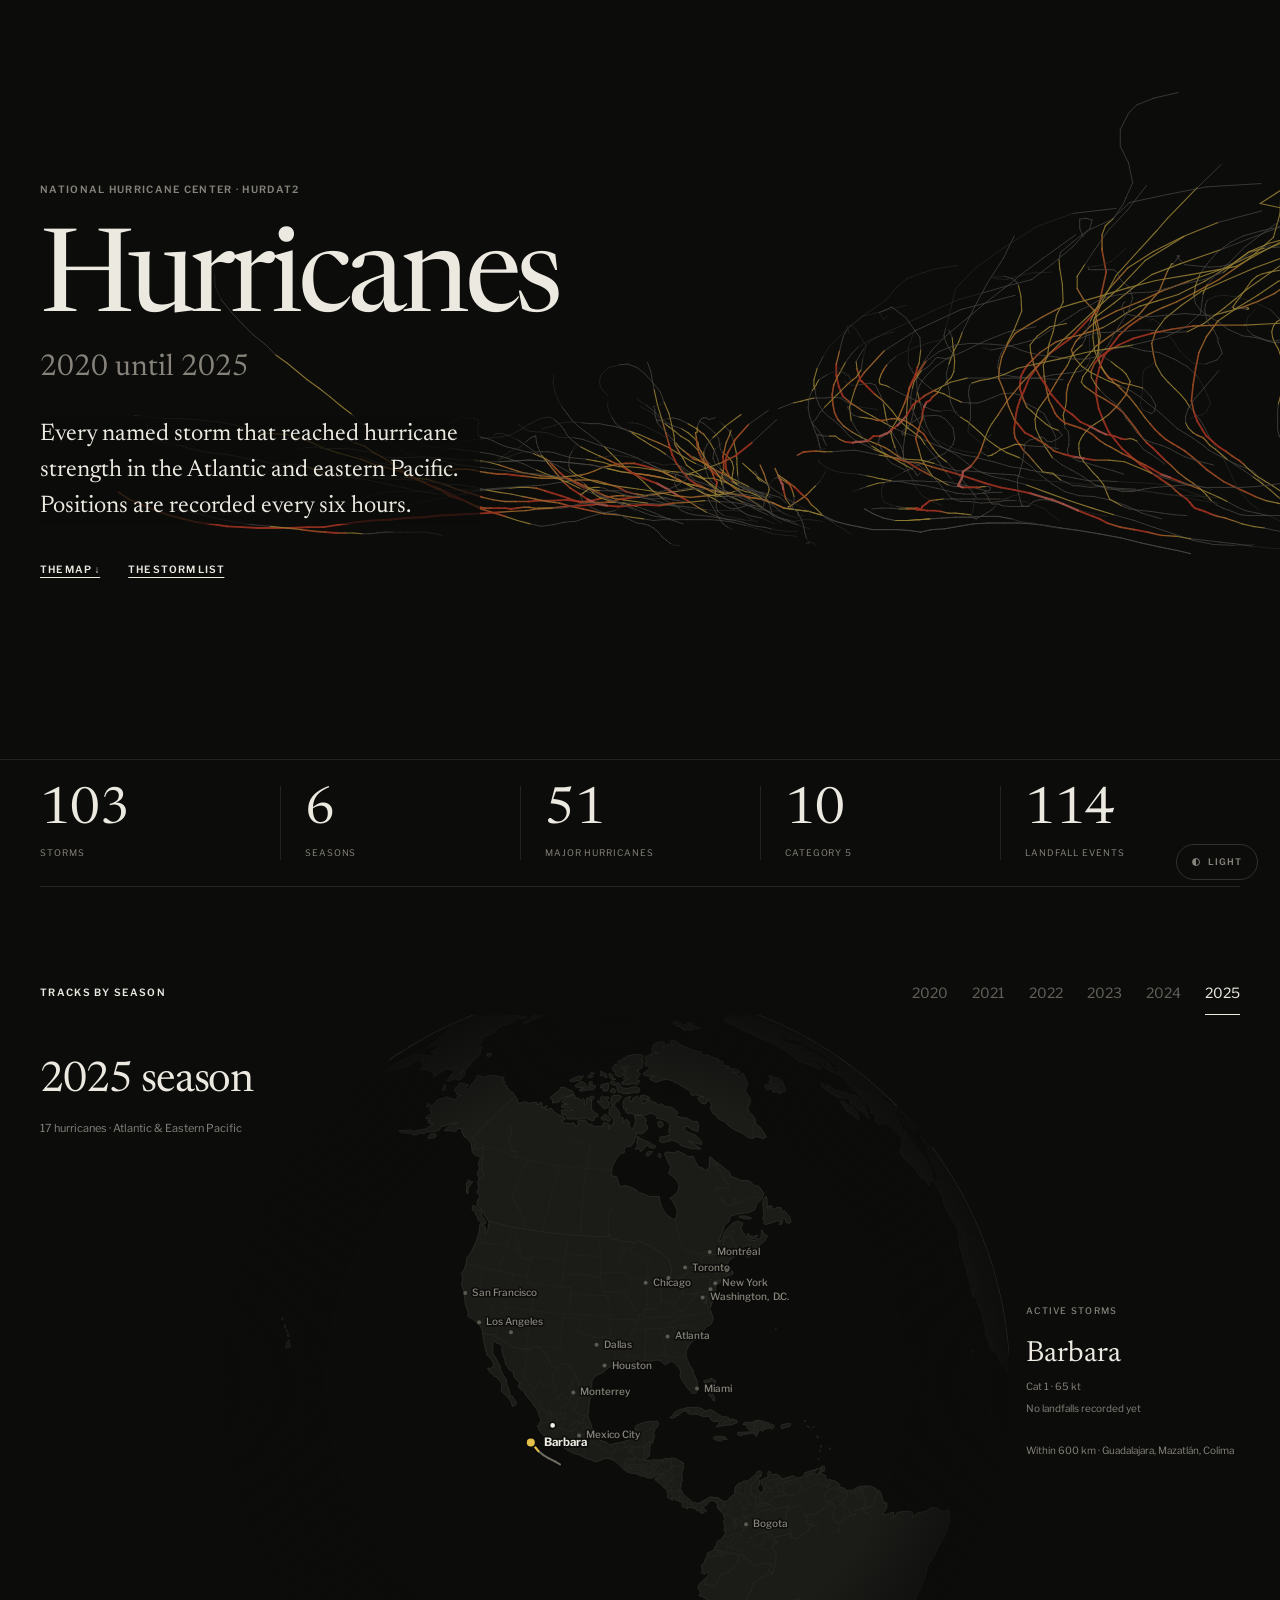
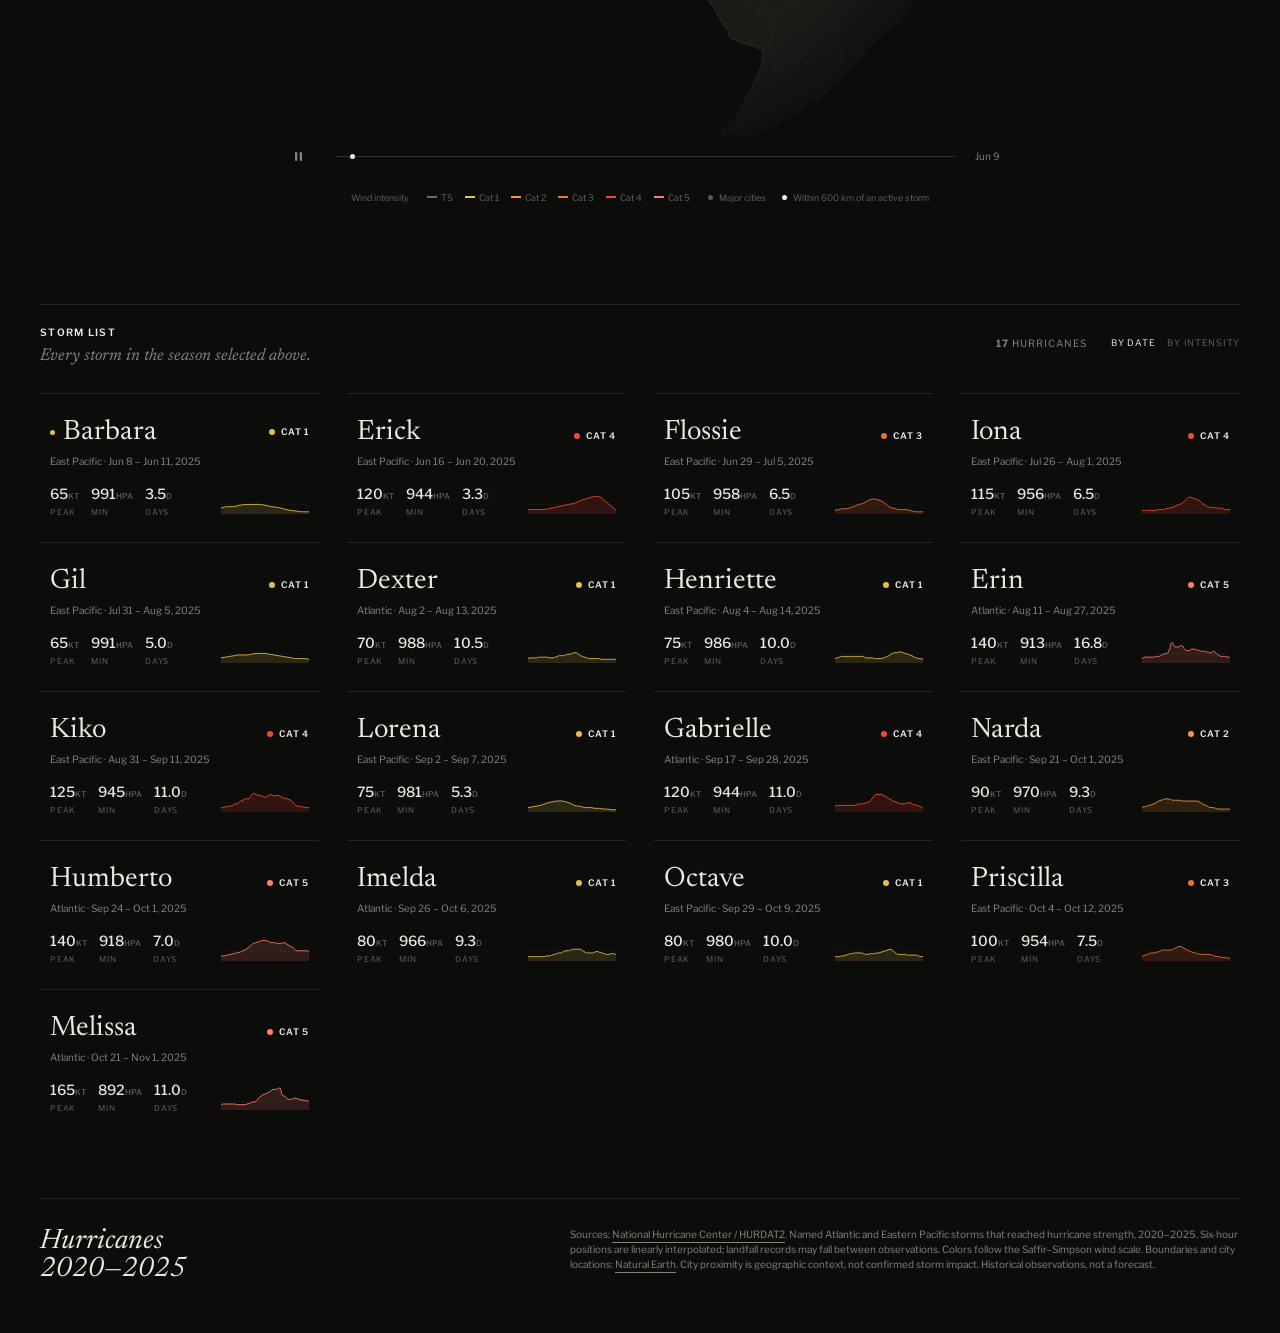
==== commit 5f57bd77: "Plain-language copy, clock-driven theme, stronger hero, GitHub Pages Retitle the page "Hurricanes / " ====
--- a/index.html
+++ b/index.html
@@ -3,14 +3,46 @@
 <head>
 <meta charset="utf-8">
 <meta name="viewport" content="width=device-width,initial-scale=1">
-<title>Tempest Atlas</title>
+<title>Hurricanes, 2020–2025</title>
 <link rel="icon" href="data:,">
-<meta name="description" content="An interactive globe of every named hurricane since 2020, explorable across time and space.">
+<meta name="description" content="Every named storm that reached hurricane strength in the Atlantic and eastern Pacific between 2020 and 2025, mapped and animated from six-hour observations.">
+<script>
+/* The page follows the reader's own clock: light from 07:00, dark from 19:00.
+   Resolved before first paint so nothing flashes the wrong theme. */
+(function(){try{
+  var h=new Date().getHours(), era=(h>=19||h<7)?'night':'day', auto=era==='night'?'dark':'light', saved=null;
+  try{saved=JSON.parse(localStorage.getItem('hurricanes-theme')||'null');}catch(e){}
+  /* A manual choice lasts only as long as the era it was made in. */
+  var ok=saved&&saved.era===era&&(saved.theme==='dark'||saved.theme==='light');
+  document.documentElement.dataset.theme=ok?saved.theme:auto;
+}catch(e){document.documentElement.dataset.theme='light';}})();
+</script>
 <link rel="preconnect" href="https://fonts.googleapis.com">
 <link rel="preconnect" href="https://fonts.gstatic.com" crossorigin>
 <link href="https://fonts.googleapis.com/css2?family=Newsreader:ital,opsz,wght@0,6..72,400;0,6..72,500;1,6..72,400&family=Libre+Franklin:wght@400;500;600;700&display=swap" rel="stylesheet">
 <style>
-:root{--paper:#fff;--paper-2:#f7f7f5;--ink:#171716;--ink-70:#555550;--ink-50:#777770;--ink-35:#99998f;--rule:#e5e5df;--rule-2:#d4d4cc;--measure:1240px;--sans:'Libre Franklin',Helvetica,Arial,sans-serif;--serif:'Newsreader',Georgia,serif}
+:root{
+  color-scheme:light;
+  --paper:#fff;--paper-2:#f7f7f5;--ink:#171716;--ink-70:#555550;--ink-50:#777770;--ink-35:#99998f;--rule:#e5e5df;--rule-2:#d4d4cc;
+  --measure:1240px;--sans:'Libre Franklin',Helvetica,Arial,sans-serif;--serif:'Newsreader',Georgia,serif;
+  /* Saffir-Simpson ramp. On paper, intensity darkens toward oxblood. */
+  --cat-td:#b9b9b9;--cat-ts:#91918a;--cat-1:#efcd3a;--cat-2:#f29e38;--cat-3:#e8672a;--cat-4:#cf2f24;--cat-5:#7d1010;
+  /* basemap */
+  --map-land:#f0f0eb;--map-coast:#d4d4ca;--map-border:#d6d6ce;--map-state:#dadad2;
+  --veil:255,255,255;  /* rgb of the page, for limb fade, track casing and label halos */
+  --city-dot:#8a897b;--city-label:#6b6a5c;--city-near:#1b1b18;
+  --hero-alpha:.78;--hero-weight:.85;
+}
+:root[data-theme="dark"]{
+  color-scheme:dark;
+  --paper:#0c0c0b;--paper-2:#171714;--ink:#ece9e1;--ink-70:#a5a29a;--ink-50:#86837b;--ink-35:#63605a;--rule:#24241f;--rule-2:#33332d;
+  /* On black the ramp inverts its logic: intensity climbs in luminance, not depth. */
+  --cat-td:#4a4841;--cat-ts:#6d6a61;--cat-1:#e3c04a;--cat-2:#ef9a3f;--cat-3:#f26f33;--cat-4:#f4482f;--cat-5:#ff7d6d;
+  --map-land:#1b1b18;--map-coast:#3b3b34;--map-border:#2f2f29;--map-state:#272723;
+  --veil:12,12,11;
+  --city-dot:#5c5a51;--city-label:#8a877d;--city-near:#f4f1e8;
+  --hero-alpha:.62;--hero-weight:.9;
+}
 *{box-sizing:border-box;margin:0;padding:0}[hidden]{display:none!important}
 html,body{background:var(--paper);color:var(--ink);font:13px/1.5 var(--sans);-webkit-font-smoothing:antialiased}
 button{font:inherit;color:inherit;border:0;background:none;cursor:pointer}a{color:inherit;text-underline-offset:4px}
@@ -18,9 +50,10 @@
 .measure{width:min(var(--measure),calc(100% - 80px));margin-inline:auto}.sr-only{position:absolute;width:1px;height:1px;padding:0;margin:-1px;overflow:hidden;clip:rect(0,0,0,0);white-space:nowrap;border:0}
 .eyebrow,h2{font-size:10px;font-weight:600;letter-spacing:.13em;text-transform:uppercase;color:var(--ink-50)}
 #hero{position:relative;min-height:min(760px,92svh);display:flex;align-items:center;isolation:isolate;overflow:hidden;border-bottom:1px solid var(--rule)}
-#hero-field{position:absolute;inset:0;width:100%;height:100%;z-index:-1;opacity:.38;animation:field-in 2.5s ease both}@keyframes field-in{from{opacity:0}to{opacity:.38}}
-.hero-copy{padding-block:90px}#hero h1{font:400 clamp(56px,9vw,150px)/.92 var(--serif);letter-spacing:-.045em;margin:40px 0 26px;max-width:900px}#hero h1 em{font-weight:400}
-.lede{font:400 clamp(18px,2vw,24px)/1.5 var(--serif);max-width:440px;background:#ffffffb8}.hero-links{display:flex;gap:28px;margin-top:38px;font-size:10px;font-weight:600;letter-spacing:.08em;text-transform:uppercase}
+#hero-field{position:absolute;inset:0;width:100%;height:100%;z-index:-1;opacity:var(--hero-alpha);animation:field-in 2.5s ease both}@keyframes field-in{from{opacity:0}to{opacity:var(--hero-alpha)}}
+.hero-copy{padding-block:90px}#hero h1{font:400 clamp(56px,9vw,150px)/.92 var(--serif);letter-spacing:-.045em;margin:34px 0 0;max-width:900px}#hero h1 em{font-weight:400}
+.hero-dates{font:400 clamp(20px,2.4vw,30px)/1.2 var(--serif);color:var(--ink-50);margin:14px 0 30px;font-variant-numeric:lining-nums}
+.lede{font:400 clamp(18px,2vw,24px)/1.5 var(--serif);max-width:440px;background:rgba(var(--veil),.72)}.hero-links{display:flex;gap:28px;margin-top:38px;font-size:10px;font-weight:600;letter-spacing:.08em;text-transform:uppercase}
 #ledger{display:grid;grid-template-columns:repeat(5,1fr);padding-block:26px;border-bottom:1px solid var(--rule)}.ledger-item{border-left:1px solid var(--rule);padding:0 24px}.ledger-item:first-child{border:0;padding-left:0}.ledger-item b{display:block;font:400 clamp(32px,4vw,54px)/1 var(--serif);font-variant-numeric:tabular-nums}.ledger-item span{display:block;font-size:9px;letter-spacing:.1em;text-transform:uppercase;margin-top:9px;color:var(--ink-50)}
 #atlas{padding-top:84px;scroll-margin-top:24px}#atlas>.section-head{display:flex;justify-content:space-between;align-items:center;gap:24px}.section-head h2{color:var(--ink)}
 #years{display:flex;gap:24px;align-items:center}.year{font-size:14px;min-height:44px;color:var(--ink-35);border-bottom:1px solid transparent;transition:color .2s}.year:hover{color:var(--ink)}.year.on{color:var(--ink);border-color:var(--ink)}
@@ -33,46 +66,49 @@
 #quiet{font:italic 22px var(--serif);color:var(--ink-35)}#vitals .storm-name{font:400 32px var(--serif);color:var(--ink);margin-bottom:12px}#vitals p{margin:6px 0;line-height:1.8}#vitals details{pointer-events:auto;margin-top:12px}#vitals summary{cursor:pointer;font-size:10px}#vitals ul{list-style:none;font-size:10px;line-height:1.8;margin-top:8px}
 #nearby-note{font-size:10px;line-height:1.8;margin-top:24px;max-width:210px;color:var(--ink-50)}#nearby-note:empty{display:none}
 #timeline{display:flex;align-items:center;gap:20px;width:min(720px,100%);margin:4px auto 0;color:var(--ink-50)}#play{width:36px;height:36px;display:grid;place-items:center;flex:none}#play svg{width:11px;height:11px;fill:var(--ink-50)}#play .ic-pause,#play .ic-replay{display:none}body.playing #play .ic-play{display:none}body.playing #play .ic-pause{display:block}
-#track{flex:1;min-width:0}#scrubber{display:block;appearance:none;width:100%;height:30px;background:transparent;cursor:ew-resize}#scrubber::-webkit-slider-runnable-track{height:1px;background:#d7d7cf}#scrubber::-webkit-slider-thumb{appearance:none;height:5px;width:5px;border-radius:50%;background:var(--ink);margin-top:-2px}#scrubber::-moz-range-track{height:1px;background:#d7d7cf}#scrubber::-moz-range-thumb{height:5px;width:5px;border:0;background:var(--ink);border-radius:50%}
+#track{flex:1;min-width:0}#scrubber{display:block;appearance:none;width:100%;height:30px;background:transparent;cursor:ew-resize}#scrubber::-webkit-slider-runnable-track{height:1px;background:var(--rule-2)}#scrubber::-webkit-slider-thumb{appearance:none;height:5px;width:5px;border-radius:50%;background:var(--ink);margin-top:-2px}#scrubber::-moz-range-track{height:1px;background:var(--rule-2)}#scrubber::-moz-range-thumb{height:5px;width:5px;border:0;background:var(--ink);border-radius:50%}
 #clock{font-size:10px;font-variant-numeric:tabular-nums;white-space:nowrap}#clock .h{display:none}#back{font-size:10px;color:var(--ink-50);min-height:36px;display:none;position:absolute;left:0;bottom:18px}body.storm #back{display:block}
 .caption{display:flex;justify-content:center;align-items:center;gap:18px;margin-top:16px;color:var(--ink-35);font-size:9px}#legend{display:flex;gap:12px}#legend span{display:flex;align-items:center;gap:4px;font-size:9px}#legend i{width:10px;height:2px;background:var(--cc)}
-.city-key{display:flex;align-items:center;gap:6px}.city-key i{width:5px;height:5px;border-radius:50%;flex:none}.city-key i.far{background:#8a897b}.city-key i.near{background:#1b1b18;margin-left:10px}
-#tip{position:absolute;pointer-events:none;opacity:0;background:#ffffffeb;padding:8px 10px;max-width:calc(100% - 16px);z-index:4;transition:opacity .15s}#tip.on{opacity:1}#tip .n{font:21px var(--serif)}#tip .m{font-size:10px;color:var(--ink-50)}
+.city-key{display:flex;align-items:center;gap:6px}.city-key i{width:5px;height:5px;border-radius:50%;flex:none}.city-key i.far{background:var(--city-dot)}.city-key i.near{background:var(--city-near);margin-left:10px}
+#tip{position:absolute;pointer-events:none;opacity:0;background:rgba(var(--veil),.92);padding:8px 10px;max-width:calc(100% - 16px);z-index:4;transition:opacity .15s}#tip.on{opacity:1}#tip .n{font:21px var(--serif)}#tip .m{font-size:10px;color:var(--ink-50)}
 #loading{position:absolute;inset:0;display:grid;place-items:center;background:var(--paper);font:italic 24px var(--serif);z-index:9}#loading.off{opacity:0;pointer-events:none}
 #index{padding-top:100px;scroll-margin:24px}.section-head{display:flex;justify-content:space-between;align-items:flex-start;gap:24px}#index .section-head{border-top:1px solid var(--rule);padding:20px 0 28px}.section-head p{color:var(--ink-50);font:italic 17px var(--serif);margin-top:8px}
 #count{display:flex;gap:24px;align-items:center;font-size:10px;text-transform:uppercase;letter-spacing:.1em;color:var(--ink-50)}#sort{display:flex;gap:12px}#sort button{font-size:9px;min-height:36px;text-transform:uppercase;letter-spacing:.08em;color:var(--ink-35)}#sort button.on{color:var(--ink)}
 #cards{display:grid;grid-template-columns:repeat(auto-fill,minmax(min(100%,260px),1fr));gap:0 28px}.card{display:block;text-align:left;width:100%;padding:24px 10px;border-top:1px solid var(--rule);min-width:0;transition:background .2s}.card:hover,.card.sel{background:var(--paper-2)}.card-top{display:flex;align-items:baseline;justify-content:space-between;gap:10px}.card h3{font:400 28px/1 var(--serif);display:flex;align-items:center;gap:8px}.live-dot{display:none;width:5px;height:5px;background:var(--cc);border-radius:50%}.card.live .live-dot{display:block}.cat{font-size:9px;font-weight:600;letter-spacing:.08em;white-space:nowrap;text-transform:uppercase;display:flex;align-items:center;gap:6px}.cat i{width:6px;height:6px;border-radius:50%;background:var(--cc)}.card-meta{font-size:10px;color:var(--ink-50);margin-top:8px}.card-bottom{display:flex;justify-content:space-between;align-items:flex-end;margin-top:14px;gap:10px}.stats{display:flex;gap:12px}.stat{display:flex;flex-direction:column;gap:2px}.stat b{font-size:14px;font-weight:500;font-variant-numeric:tabular-nums}.stat small{font-size:8px;color:var(--ink-35)}.stat span{font-size:8px;letter-spacing:.1em;text-transform:uppercase;color:var(--ink-35)}.spark{width:88px;height:30px;flex:none}.spark path.a{fill:var(--cc);opacity:.15}.spark path.l{fill:none;stroke:var(--cc);stroke-width:1}.spark line{stroke:var(--rule);stroke-width:1}.empty{font:italic 24px var(--serif);padding:40px}
 #colophon{display:flex;justify-content:space-between;gap:40px;border-top:1px solid var(--rule);padding:28px 0 50px;margin-top:60px;font-size:10px;color:var(--ink-50)}#colophon p{max-width:670px}#colophon .brand{font:italic 28px var(--serif);color:var(--ink);white-space:nowrap}
-@media(max-width:859px){.measure{width:calc(100% - 36px)}.hero-copy{padding-block:64px}#hero{min-height:min(720px,92svh)}#ledger{grid-template-columns:repeat(3,1fr);gap:24px 0}.ledger-item{padding:0 14px}.ledger-item:nth-child(4){border:0;padding-left:0}#atlas{padding-top:50px}#atlas>.section-head{align-items:flex-start;flex-direction:column;gap:18px}#years{width:100%;justify-content:space-between;gap:8px}.year{font-size:13px}#map-cell{height:510px}#mast{top:30px;max-width:none}#title{font-size:31px}#subtitle{margin-top:7px}#readout{position:relative;top:auto;right:auto;width:100%;padding:0 0 16px;min-height:90px}#readout h3{margin-bottom:14px}#active-rows{grid-template-columns:repeat(2,minmax(0,1fr));gap:18px}#nearby-note{max-width:none;margin-top:14px}#back{position:static;padding-bottom:16px}#timeline{gap:12px}#vitals{max-width:320px}.caption{flex-wrap:wrap;gap:10px;font-size:8px}#index{padding-top:65px}#index .section-head{flex-direction:column;gap:16px}#count{flex-wrap:wrap}#colophon{flex-direction:column;gap:20px}}
+#edition{position:fixed;right:22px;bottom:20px;z-index:20;display:flex;align-items:center;gap:8px;min-height:36px;padding:9px 15px;border:1px solid var(--rule-2);border-radius:999px;background:var(--paper);color:var(--ink-50);font-size:9px;font-weight:600;letter-spacing:.12em;text-transform:uppercase;transition:color .2s,border-color .2s}
+#edition:hover{color:var(--ink);border-color:var(--ink-35)}#edition i{width:8px;height:8px;border-radius:50%;border:1px solid currentColor;background:linear-gradient(90deg,currentColor 0 50%,transparent 50%)}
+@media(max-width:859px){#edition{right:14px;bottom:14px;padding:9px 12px}.measure{width:calc(100% - 36px)}.hero-copy{padding-block:64px}#hero{min-height:min(720px,92svh)}#ledger{grid-template-columns:repeat(3,1fr);gap:24px 0}.ledger-item{padding:0 14px}.ledger-item:nth-child(4){border:0;padding-left:0}#atlas{padding-top:50px}#atlas>.section-head{align-items:flex-start;flex-direction:column;gap:18px}#years{width:100%;justify-content:space-between;gap:8px}.year{font-size:13px}#map-cell{height:510px}#mast{top:30px;max-width:none}#title{font-size:31px}#subtitle{margin-top:7px}#readout{position:relative;top:auto;right:auto;width:100%;padding:0 0 16px;min-height:90px}#readout h3{margin-bottom:14px}#active-rows{grid-template-columns:repeat(2,minmax(0,1fr));gap:18px}#nearby-note{max-width:none;margin-top:14px}#back{position:static;padding-bottom:16px}#timeline{gap:12px}#vitals{max-width:320px}.caption{flex-wrap:wrap;gap:10px;font-size:8px}#index{padding-top:65px}#index .section-head{flex-direction:column;gap:16px}#count{flex-wrap:wrap}#colophon{flex-direction:column;gap:20px}}
 @media(prefers-reduced-motion:reduce){*,*::before,*::after{animation:none!important;transition:none!important;scroll-behavior:auto!important}}
-@media print{#hero{min-height:300px}.hero-copy{padding:30px 0}#hero h1{font-size:70px}.measure{width:100%}#years,#back,#timeline,.hero-links,#sort{display:none!important}#atlas,#index{padding-top:25px}#map-cell{height:500px}#readout{position:static;width:100%}#cards{grid-template-columns:repeat(2,minmax(0,1fr))}.card{break-inside:avoid}#colophon{margin-top:20px}*{animation:none!important}}
+@media print{:root,:root[data-theme="dark"]{color-scheme:light;--paper:#fff;--paper-2:#f7f7f5;--ink:#171716;--ink-70:#555550;--ink-50:#777770;--ink-35:#99998f;--rule:#e5e5df;--rule-2:#d4d4cc;--cat-td:#b9b9b9;--cat-ts:#91918a;--cat-1:#efcd3a;--cat-2:#f29e38;--cat-3:#e8672a;--cat-4:#cf2f24;--cat-5:#7d1010;--veil:255,255,255;--city-dot:#8a897b;--city-label:#6b6a5c;--city-near:#1b1b18}#edition{display:none!important}#hero{min-height:300px}.hero-copy{padding:30px 0}#hero h1{font-size:70px}.measure{width:100%}#years,#back,#timeline,.hero-links,#sort{display:none!important}#atlas,#index{padding-top:25px}#map-cell{height:500px}#readout{position:static;width:100%}#cards{grid-template-columns:repeat(2,minmax(0,1fr))}.card{break-inside:avoid}#colophon{margin-top:20px}*{animation:none!important}}
 </style>
 </head>
 <body>
 <header id="hero">
   <canvas id="hero-field" aria-hidden="true"></canvas>
   <div class="measure hero-copy">
-    <div class="eyebrow">A moving record / 2020—2025</div>
-    <h1>Tempest<br><em>Atlas.</em></h1>
-    <p class="lede">Six seasons of hurricanes, traced across two oceans. An atlas of where they formed, how they grew, and what they left behind.</p>
-    <nav class="hero-links" aria-label="Explore the atlas"><a href="#atlas">Explore the globe ↓</a><a href="#index">Browse the index</a></nav>
+    <div class="eyebrow">National Hurricane Center · HURDAT2</div>
+    <h1>Hurricanes</h1>
+    <p class="hero-dates">2020 until 2025</p>
+    <p class="lede">Every named storm that reached hurricane strength in the Atlantic and eastern Pacific. Positions are recorded every six hours.</p>
+    <nav class="hero-links" aria-label="Sections"><a href="#atlas">The map ↓</a><a href="#index">The storm list</a></nav>
   </div>
 </header>
 <main>
 <section id="ledger" class="measure" aria-label="Dataset statistics"></section>
 <section id="atlas" class="measure" aria-labelledby="plate-title">
   <div class="section-head">
-    <h2 id="plate-title">The seasons, in motion</h2><nav id="years" aria-label="Focus a hurricane season"></nav>
+    <h2 id="plate-title">Tracks by season</h2><nav id="years" aria-label="Focus a hurricane season"></nav>
   </div>
   <div id="atlas-frame" role="group" tabindex="0" aria-labelledby="plate-title" aria-describedby="map-description hint">
     <div id="map-cell">
       <canvas id="globe" role="img" aria-label="Hurricane tracks on an interactive globe" aria-describedby="map-description">Hurricane track map. Use the storm index below for names, dates and intensity, and select a storm for its landfall details.</canvas>
       <div id="mast"><h3 id="title"></h3><div id="subtitle"></div></div>
       <div id="tip"><div class="n"></div><div class="m"></div></div>
-      <div id="loading" role="status">Charting the atlas…</div>
+      <div id="loading" role="status">Loading…</div>
     </div>
-    <aside id="readout" aria-label="Storm notes"><h3>IN THE CURRENT</h3><div id="active-rows"></div><p id="quiet">Between storms.</p><div id="vitals" hidden></div><p id="nearby-note"></p></aside>
-    <button id="back">← Return to season</button>
+    <aside id="readout" aria-label="Storm notes"><h3>ACTIVE STORMS</h3><div id="active-rows"></div><p id="quiet">No active storms.</p><div id="vitals" hidden></div><p id="nearby-note"></p></aside>
+    <button id="back">← Back to the season</button>
     <div id="timeline"><div id="transport"><button id="play" aria-label="Play" title="Play / pause (Space)"><svg class="ic-play" viewBox="0 0 14 14" aria-hidden="true"><path d="M3.5 1.5v11l9-5.5z"/></svg><svg class="ic-pause" viewBox="0 0 14 14" aria-hidden="true"><path d="M2.5 1.5h3v11h-3zM8.5 1.5h3v11h-3z"/></svg><svg class="ic-replay" viewBox="0 0 14 14" aria-hidden="true"><path d="M2.5 7a4.5 4.5 0 1 0 1.3-3.2" stroke="white" fill="none"/></svg></button></div><div id="track"><input id="scrubber" type="range" min="0" max="10000" value="0" step="1" aria-label="Storm timeline"></div><div id="clock"><span class="d">—</span><span class="h"></span></div></div>
   </div>
   <div class="caption"><span>Wind intensity</span><div id="legend"></div><span class="city-key"><i class="far"></i>Major cities<i class="near"></i>Within 600 km of an active storm</span></div>
@@ -80,9 +116,10 @@
   <p id="hint" class="sr-only">Drag horizontally to rotate. Scroll to read. Ctrl or Command plus scroll to zoom. Focus the map and press Space to pause, or arrows to scrub.</p>
   <p id="announcement" class="sr-only" role="status" aria-live="polite" aria-atomic="true"></p>
 </section>
-<section id="index" class="measure" aria-labelledby="index-title"><div class="section-head"><div><h2 id="index-title">Plate II — The index</h2><p>A record of each storm. Follows the selected season.</p></div><div id="count"><span><b id="n">0</b> hurricanes</span><div id="sort" aria-label="Sort storms"><button data-s="time" class="on" aria-pressed="true">By date</button><button data-s="peak" aria-pressed="false">By intensity</button></div></div></div><div id="cards"></div></section>
+<section id="index" class="measure" aria-labelledby="index-title"><div class="section-head"><div><h2 id="index-title">Storm list</h2><p>Every storm in the season selected above.</p></div><div id="count"><span><b id="n">0</b> hurricanes</span><div id="sort" aria-label="Sort storms"><button data-s="time" class="on" aria-pressed="true">By date</button><button data-s="peak" aria-pressed="false">By intensity</button></div></div></div><div id="cards"></div></section>
 </main>
-<footer id="colophon" class="measure"><div class="brand">Tempest Atlas.</div><p>Sources: <a href="https://www.nhc.noaa.gov/data/#hurdat">National Hurricane Center / HURDAT2</a>. Named Atlantic and Eastern Pacific storms that reached hurricane strength, 2020–2025. Six-hour positions are linearly interpolated; landfall records may fall between observations. Colors follow the Saffir–Simpson wind scale. Boundaries and city locations: <a href="https://www.naturalearthdata.com/">Natural Earth</a>. City proximity is geographic context, not confirmed storm impact. Historical observations, not a forecast.</p></footer>
+<footer id="colophon" class="measure"><div class="brand">Hurricanes<br>2020—2025</div><p>Sources: <a href="https://www.nhc.noaa.gov/data/#hurdat">National Hurricane Center / HURDAT2</a>. Named Atlantic and Eastern Pacific storms that reached hurricane strength, 2020–2025. Six-hour positions are linearly interpolated; landfall records may fall between observations. Colors follow the Saffir–Simpson wind scale. Boundaries and city locations: <a href="https://www.naturalearthdata.com/">Natural Earth</a>. City proximity is geographic context, not confirmed storm impact. Historical observations, not a forecast.</p></footer>
+<button id="edition" type="button" aria-pressed="false"><i aria-hidden="true"></i><span class="edition-name">Dark</span></button>
 <noscript><p class="measure">JavaScript is required to draw the atlas. <a href="data/storms.json">Download the storm records</a>.</p></noscript>
 
 <script src="lib/d3.min.js"></script>
@@ -92,14 +129,30 @@
 'use strict';
 const RAD = Math.PI/180;
 const CATS = [
-  {k:-1, short:'TD',   name:'Depression',  color:'#b9b9b9'},
-  {k:0,  short:'TS',   name:'Trop. Storm', color:'#91918a'},
-  {k:1,  short:'Cat 1',name:'Category 1',  color:'#efcd3a'},
-  {k:2,  short:'Cat 2',name:'Category 2',  color:'#f29e38'},
-  {k:3,  short:'Cat 3',name:'Category 3',  color:'#e8672a'},
-  {k:4,  short:'Cat 4',name:'Category 4',  color:'#cf2f24'},
-  {k:5,  short:'Cat 5',name:'Category 5',  color:'#7d1010'},
+  {k:-1, short:'TD',   name:'Depression',  v:'--cat-td', color:'#b9b9b9'},
+  {k:0,  short:'TS',   name:'Trop. Storm', v:'--cat-ts', color:'#91918a'},
+  {k:1,  short:'Cat 1',name:'Category 1',  v:'--cat-1',  color:'#efcd3a'},
+  {k:2,  short:'Cat 2',name:'Category 2',  v:'--cat-2',  color:'#f29e38'},
+  {k:3,  short:'Cat 3',name:'Category 3',  v:'--cat-3',  color:'#e8672a'},
+  {k:4,  short:'Cat 4',name:'Category 4',  v:'--cat-4',  color:'#cf2f24'},
+  {k:5,  short:'Cat 5',name:'Category 5',  v:'--cat-5',  color:'#7d1010'},
 ];
+/* Canvas cannot read CSS variables, so the palette is sampled from the live
+   tokens on every theme change. The stylesheet stays the single source. */
+const catVar = k => CATS[k+1].v;
+let theme = document.documentElement.dataset.theme==='dark' ? 'dark' : 'light';
+const P = {};
+function readPalette(){
+  const cs=getComputedStyle(document.documentElement), v=n=>cs.getPropertyValue(n).trim();
+  for (const c of CATS) c.color=v(c.v);
+  P.land=v('--map-land');P.coast=v('--map-coast');P.border=v('--map-border');P.state=v('--map-state');
+  P.cityDot=v('--city-dot');P.cityLabel=v('--city-label');P.cityNear=v('--city-near');
+  P.ink=v('--ink');P.inkQuiet=v('--ink-50');P.paper=v('--paper');
+  P.veil=v('--veil');
+  P.veilAt=a=>`rgba(${P.veil},${a})`;
+  P.heroWeight=parseFloat(v('--hero-weight'))||.65;
+}
+readPalette();
 const catOf = w => w>=137?5 : w>=113?4 : w>=96?3 : w>=83?2 : w>=64?1 : w>=34?0 : -1;
 const colorOf = w => CATS[catOf(w)+1].color;
 const catColor = k => CATS[k+1].color;
@@ -220,7 +273,7 @@
 /* ---------------- masthead ---------------- */
 const titleEl = document.getElementById('title'), subEl = document.getElementById('subtitle');
 function renderMast(){
-  titleEl.innerHTML=S.mode==='storm'?`<em>${S.selected.name}</em>`:`The <em>${S.year}</em> season`;
+  titleEl.innerHTML=S.mode==='storm'?`${S.selected.name}`:`${S.year} season`;
   subEl.textContent=S.mode==='storm'?`${S.selected.basin} · ${S.selected.year}`:`${S.visible.length} hurricanes · Atlantic & Eastern Pacific`;
   document.body.classList.toggle('storm',S.mode==='storm');
 }
@@ -241,7 +294,7 @@
   document.getElementById('n').textContent = S.visible.length;
   if (!S.visible.length){ cardsEl.innerHTML = `<div class="empty">No hurricanes match.</div>`; return; }
   S.visible.forEach((s,i)=>{
-    const el=document.createElement('button'); el.type='button'; el.className='card'; el.setAttribute('aria-label',`${s.name}, ${s.year}, ${s.basin}, ${CATS[s.cat+1].name}. ${fmtShort(new Date(s.startMs))} to ${fmtShort(new Date(s.endMs))}. Peak ${s.peak} knots, minimum pressure ${s.minp??'unknown'} hectopascals, ${s.days.toFixed(1)} days. View storm details`); el.style.setProperty('--cc', s.color); el.style.animationDelay = Math.min(i*40, 500)+'ms';
+    const el=document.createElement('button'); el.type='button'; el.className='card'; el.setAttribute('aria-label',`${s.name}, ${s.year}, ${s.basin}, ${CATS[s.cat+1].name}. ${fmtShort(new Date(s.startMs))} to ${fmtShort(new Date(s.endMs))}. Peak ${s.peak} knots, minimum pressure ${s.minp??'unknown'} hectopascals, ${s.days.toFixed(1)} days. View storm details`); el.style.setProperty('--cc', `var(${catVar(s.cat)})`); el.style.animationDelay = Math.min(i*40, 500)+'ms';
     el.innerHTML = `
       <div class="card-top"><h3><span class="live-dot"></span>${s.name}</h3><span class="cat"><i></i>${CATS[s.cat+1].short}</span></div>
       <div class="card-meta">${s.basin} · ${fmtShort(new Date(s.startMs))} – ${fmtShort(new Date(s.endMs))}, ${s.year}</div>
@@ -299,7 +352,7 @@
 }));
 
 /* legend */
-document.getElementById('legend').innerHTML = CATS.slice(1).map(c=>`<span style="--cc:${c.color}"><i></i>${c.short}</span>`).join('');
+document.getElementById('legend').innerHTML = CATS.slice(1).map(c=>`<span style="--cc:var(${c.v})"><i></i>${c.short}</span>`).join('');
 
 /* ---------------- transport ---------------- */
 const playBtn=document.getElementById('play');
@@ -389,12 +442,12 @@
   projection.rotate(S.rotate).scale(sc).translate([cx,cy]);
   ctx.setTransform(DPR,0,0,DPR,0,0);ctx.clearRect(0,0,W,H);
   // The ocean is the page itself; no sphere outline, shadow or frame.
-  ctx.beginPath();path(land);ctx.fillStyle='#f0f0eb';ctx.fill();
-  ctx.strokeStyle='#d4d4ca';ctx.lineWidth=.55;ctx.stroke();
-  ctx.beginPath();path(borders);ctx.strokeStyle='#d6d6ce';ctx.lineWidth=.5;ctx.stroke();
-  ctx.beginPath();path(mapContext.states);ctx.strokeStyle='#dadad2';ctx.lineWidth=.45;ctx.stroke();
+  ctx.beginPath();path(land);ctx.fillStyle=P.land;ctx.fill();
+  ctx.strokeStyle=P.coast;ctx.lineWidth=.55;ctx.stroke();
+  ctx.beginPath();path(borders);ctx.strokeStyle=P.border;ctx.lineWidth=.5;ctx.stroke();
+  ctx.beginPath();path(mapContext.states);ctx.strokeStyle=P.state;ctx.lineWidth=.45;ctx.stroke();
   const fade=ctx.createRadialGradient(cx,cy,sc*.74,cx,cy,sc);
-  fade.addColorStop(0,'rgba(255,255,255,0)');fade.addColorStop(1,'rgba(255,255,255,.9)');
+  fade.addColorStop(0,P.veilAt(0));fade.addColorStop(1,P.veilAt(.9));
   ctx.fillStyle=fade;ctx.beginPath();ctx.arc(cx,cy,sc,0,Math.PI*2);ctx.fill();
 }
 /* Cities are a permanent basemap layer ranked by population, so the set only
@@ -436,14 +489,14 @@
     const near=nearbyNames.has(city.name);
     drawn++;
     ctx.beginPath();ctx.arc(q[0],q[1],near?3.1:2,0,Math.PI*2);
-    ctx.fillStyle=near?'#1b1b18':'#8a897b';ctx.fill();
-    if(near){ctx.strokeStyle='#fff';ctx.lineWidth=1.5;ctx.stroke();}
+    ctx.fillStyle=near?P.cityNear:P.cityDot;ctx.fill();
+    if(near){ctx.strokeStyle=P.paper;ctx.lineWidth=1.5;ctx.stroke();}
     ctx.font=`${near?600:500} 10px "Libre Franklin",sans-serif`;
     const rect={x:q[0]+7,y:q[1]-7,w:ctx.measureText(city.name).width+5,h:14};
     if(rect.x+rect.w>W-8)continue;
     if(cityLabels.some(r=>hits(rect,r))||obstacles.some(o=>hits(rect,o)))continue;
-    ctx.lineWidth=3.2;ctx.strokeStyle='rgba(255,255,255,.9)';ctx.strokeText(city.name,rect.x,q[1]);
-    ctx.fillStyle=near?'#1b1b18':'#6b6a5c';ctx.fillText(city.name,rect.x,q[1]);
+    ctx.lineWidth=3.2;ctx.strokeStyle=P.veilAt(.9);ctx.strokeText(city.name,rect.x,q[1]);
+    ctx.fillStyle=near?P.cityNear:P.cityLabel;ctx.fillText(city.name,rect.x,q[1]);
     cityLabels.push(rect);
   }
 }
@@ -474,7 +527,7 @@
     }
     const lw = isFocus ? 2.8 : 2.1;
     // white casing so tracks separate from land and from each other
-    ctx.globalAlpha=alpha*0.9; ctx.strokeStyle='#ffffff'; ctx.lineWidth=lw+2.5;
+    ctx.globalAlpha=alpha*0.9; ctx.strokeStyle=P.paper; ctx.lineWidth=lw+2.5;
     ctx.beginPath(); for (const g of segs){ ctx.moveTo(g.pa[0],g.pa[1]); ctx.lineTo(g.pb[0],g.pb[1]); } ctx.stroke();
     for (const g of segs){ ctx.beginPath(); ctx.moveTo(g.pa[0],g.pa[1]); ctx.lineTo(g.pb[0],g.pb[1]);
       ctx.strokeStyle=colorOf(g.w); ctx.globalAlpha=alpha*g.fade; ctx.lineWidth=g.w<34?lw*0.6:lw; ctx.stroke(); }
@@ -483,14 +536,14 @@
   ctx.globalAlpha=1;
   for (const h of heads){
     const col=colorOf(h.p.w), r=4+Math.max(0,h.p.w-30)/34;
-    ctx.globalAlpha=h.alpha; ctx.fillStyle=col; ctx.strokeStyle='#ffffff'; ctx.lineWidth=2;
+    ctx.globalAlpha=h.alpha; ctx.fillStyle=col; ctx.strokeStyle=P.paper; ctx.lineWidth=2;
     ctx.beginPath(); ctx.arc(h.q[0],h.q[1],r,0,Math.PI*2); ctx.fill(); ctx.stroke();
     if (S.mode==='season' || h.isFocus){
       ctx.globalAlpha=h.alpha; ctx.font='700 11.5px "Libre Franklin", sans-serif'; ctx.textBaseline='middle';
       const label=h.s.name, wk=Math.round(h.p.w)+' kt';
-      ctx.lineWidth=3.4; ctx.strokeStyle='rgba(255,255,255,.92)'; ctx.strokeText(label,h.q[0]+r+8,h.q[1]);
-      ctx.fillStyle='#171716'; ctx.fillText(label,h.q[0]+r+8,h.q[1]);
-      if (h.isFocus){ ctx.font='500 10px "Libre Franklin", sans-serif'; ctx.strokeText(wk,h.q[0]+r+8,h.q[1]+14); ctx.fillStyle='#6b6a5c'; ctx.fillText(wk,h.q[0]+r+8,h.q[1]+14); }
+      ctx.lineWidth=3.4; ctx.strokeStyle=P.veilAt(.92); ctx.strokeText(label,h.q[0]+r+8,h.q[1]);
+      ctx.fillStyle=P.ink; ctx.fillText(label,h.q[0]+r+8,h.q[1]);
+      if (h.isFocus){ ctx.font='500 10px "Libre Franklin", sans-serif'; ctx.strokeText(wk,h.q[0]+r+8,h.q[1]+14); ctx.fillStyle=P.inkQuiet; ctx.fillText(wk,h.q[0]+r+8,h.q[1]+14); }
     }
   }
   ctx.globalAlpha=1;
@@ -539,16 +592,21 @@
 
 /* Hero: one raster per actual size, no drawing loop. */
 const hero=document.getElementById('hero'),heroCanvas=document.getElementById('hero-field');
-const heroGeometry=storms.map(s=>s.track.slice(1).map((b,i)=>({type:'LineString',coordinates:[[s.track[i].lon,s.track[i].lat],[b.lon,b.lat]],color:colorOf(s.track[i].w)})));
+const heroGeometry=storms.map(s=>s.track.slice(1).map((b,i)=>({type:'LineString',coordinates:[[s.track[i].lon,s.track[i].lat],[b.lon,b.lat]],cat:catOf(s.track[i].w)})));
 let heroKey='',heroDraws=0;
 function drawHero(){
   const w=hero.clientWidth,h=hero.clientHeight,dpr=Math.min(1.5,devicePixelRatio||1,Math.sqrt(1.5e6/(w*h)));
-  const key=w+','+h+','+dpr;if(heroKey===key)return;heroKey=key;heroDraws++;
+  const key=w+','+h+','+dpr+','+theme;if(heroKey===key)return;heroKey=key;heroDraws++;
   heroCanvas.width=Math.floor(w*dpr);heroCanvas.height=Math.floor(h*dpr);
   const c=heroCanvas.getContext('2d');c.setTransform(dpr,0,0,dpr,0,0);
   const proj=d3.geoEquirectangular().center([-100,22]).scale(Math.max(w/3.6,h/1.6)).translate([w*.61,h*.58]);
-  const hp=d3.geoPath(proj,c);c.lineWidth=.75;c.globalAlpha=.65;
-  for(const track of heroGeometry)for(const segment of track){c.beginPath();hp(segment);c.strokeStyle=segment.color;c.stroke();}
+  const hp=d3.geoPath(proj,c);c.globalAlpha=P.heroWeight;c.lineCap='round';c.lineJoin='round';
+  for(const track of heroGeometry)for(const segment of track){
+    c.beginPath();hp(segment);
+    c.strokeStyle=catColor(segment.cat);
+    c.lineWidth=.6+Math.max(0,segment.cat+1)*.26;   // TD hairline, Cat 5 nearly 2px
+    c.stroke();
+  }
 }
 const ledger=[['Storms',storms.length],['Seasons',YEARS.length],['Major hurricanes',storms.filter(s=>s.cat>=3).length],['Category 5',storms.filter(s=>s.cat===5).length],['Landfall events',storms.reduce((n,s)=>n+s.landfalls.length,0)]];
 document.getElementById('ledger').innerHTML=ledger.map(([label,n])=>`<div class="ledger-item"><b>${n}</b><span>${label}</span></div>`).join('');
@@ -576,6 +634,54 @@
 },{threshold:[0,.05,.35]});observer.observe(atlasFrame);
 document.addEventListener('visibilitychange',syncLoop);
 motionQuery.addEventListener('change',e=>{reducedMotion=e.matches;if(reducedMotion){S.playing=false;if(S.fly){S.fly.step(1);S.fly=null;}}refresh();});
+
+/* ---------------- theme, driven by the reader's clock ---------------- */
+const DAY_FROM=7, NIGHT_FROM=19, THEME_KEY='hurricanes-theme';
+const editionBtn=document.getElementById('edition'),editionName=editionBtn.querySelector('.edition-name');
+const eraAt=d=>{const h=d.getHours();return (h>=NIGHT_FROM||h<DAY_FROM)?'night':'day';};
+const autoTheme=()=>eraAt(new Date())==='night'?'dark':'light';
+function storedChoice(){
+  // An override is honoured only within the era it was made in.
+  try{const v=JSON.parse(localStorage.getItem(THEME_KEY)||'null');
+    if(v&&v.era===eraAt(new Date())&&(v.theme==='dark'||v.theme==='light'))return v.theme;
+  }catch(e){}
+  return null;
+}
+function applyTheme(next,{persist=true,announceIt=true}={}){
+  theme=next;
+  document.documentElement.dataset.theme=theme;
+  if(persist){try{localStorage.setItem(THEME_KEY,JSON.stringify({theme,era:eraAt(new Date())}));}catch(e){}}
+  const other=theme==='dark'?'Light':'Dark';   // the button names what you would switch TO
+  editionName.textContent=other;
+  editionBtn.setAttribute('aria-pressed',theme==='dark');
+  editionBtn.setAttribute('aria-label',`Switch to the ${other.toLowerCase()} theme`);
+  readPalette();            // canvas colours are sampled, not inherited
+  obstaclesDirty=true;
+  drawHero();               // keyed on theme, so this redraws the poster
+  refresh();
+  if(announceIt)announce(`${theme==='dark'?'Dark':'Light'} theme.`);
+}
+editionBtn.addEventListener('click',()=>applyTheme(theme==='dark'?'light':'dark'));
+
+/* Re-check at every boundary, and whenever the tab wakes up, since a sleeping
+   timer can miss one entirely. */
+let themeTimer=0;
+function syncThemeToClock(){
+  const want=storedChoice()??autoTheme();
+  if(want!==theme)applyTheme(want,{persist:false,announceIt:false});
+  scheduleThemeCheck();
+}
+function scheduleThemeCheck(){
+  clearTimeout(themeTimer);
+  const now=new Date(), next=new Date(now);
+  next.setMinutes(0,1,0);
+  const h=now.getHours();
+  next.setHours(h<DAY_FROM?DAY_FROM:h<NIGHT_FROM?NIGHT_FROM:24);
+  themeTimer=setTimeout(syncThemeToClock,Math.min(Math.max(next-now,1000),21600000));
+}
+document.addEventListener('visibilitychange',()=>{if(!document.hidden)syncThemeToClock();});
+applyTheme(theme,{persist:false,announceIt:false});
+scheduleThemeCheck();
 let resizeRaf=0;
 function queueResize(){if(resizeRaf)return;resizeRaf=requestAnimationFrame(()=>{resizeRaf=0;const changed=resize();drawHero();if(changed||!raf)refresh();});}
 const resizeObserver=new ResizeObserver(queueResize);resizeObserver.observe(stage);resizeObserver.observe(hero);
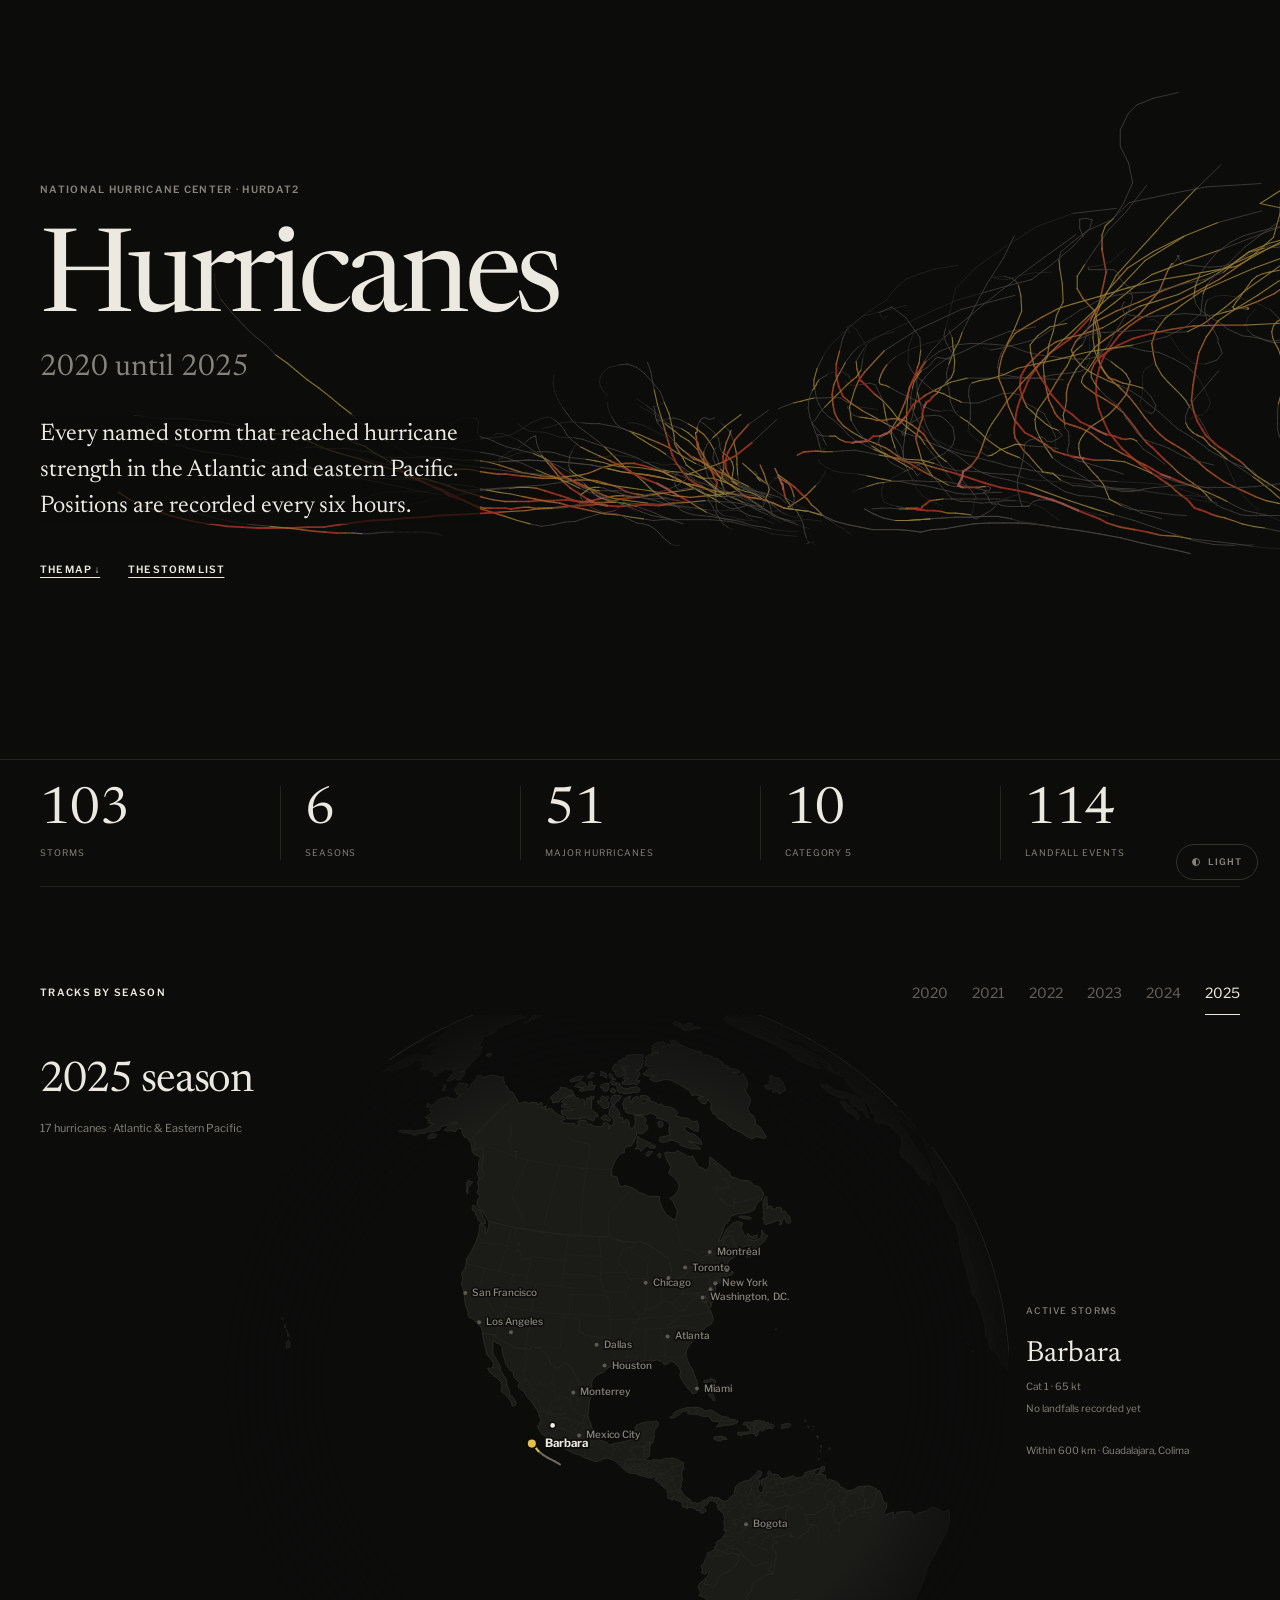
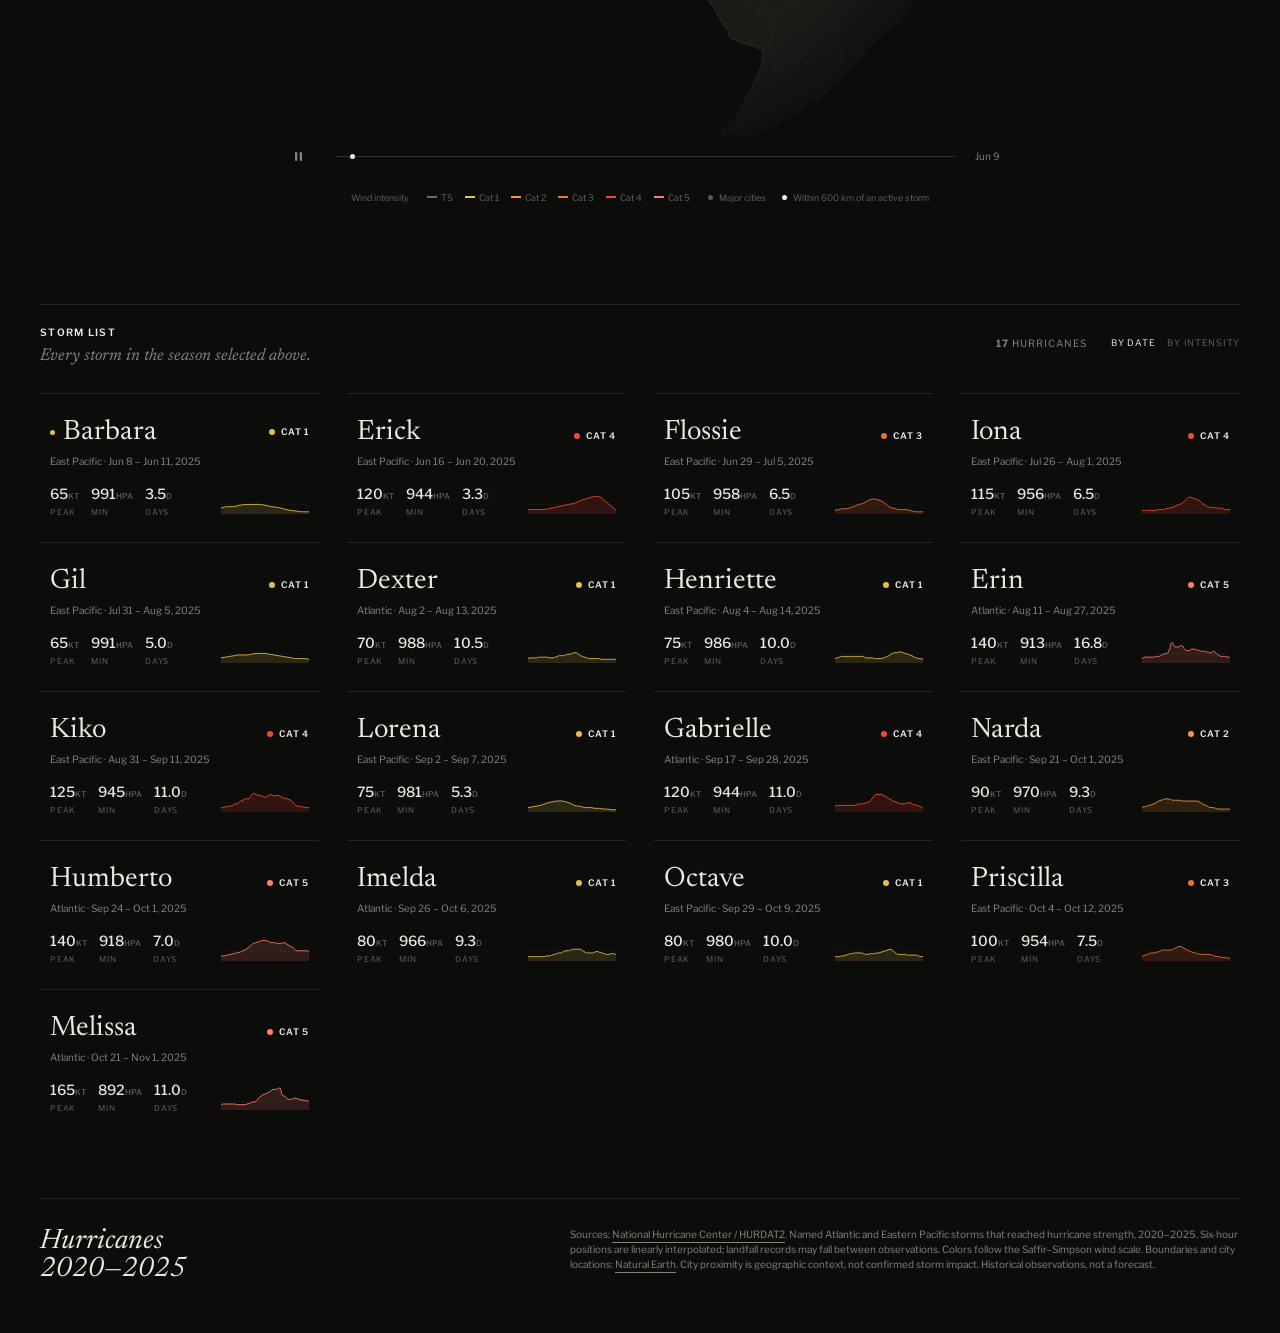
==== commit 8f7d50f2: "Drop Tempest from copy and shorten the README." ====
--- a/index.html
+++ b/index.html
@@ -120,7 +120,7 @@
 </main>
 <footer id="colophon" class="measure"><div class="brand">Hurricanes<br>2020—2025</div><p>Sources: <a href="https://www.nhc.noaa.gov/data/#hurdat">National Hurricane Center / HURDAT2</a>. Named Atlantic and Eastern Pacific storms that reached hurricane strength, 2020–2025. Six-hour positions are linearly interpolated; landfall records may fall between observations. Colors follow the Saffir–Simpson wind scale. Boundaries and city locations: <a href="https://www.naturalearthdata.com/">Natural Earth</a>. City proximity is geographic context, not confirmed storm impact. Historical observations, not a forecast.</p></footer>
 <button id="edition" type="button" aria-pressed="false"><i aria-hidden="true"></i><span class="edition-name">Dark</span></button>
-<noscript><p class="measure">JavaScript is required to draw the atlas. <a href="data/storms.json">Download the storm records</a>.</p></noscript>
+<noscript><p class="measure">JavaScript is required to draw the map. <a href="data/storms.json">Download the storm records</a>.</p></noscript>
 
 <script src="lib/d3.min.js"></script>
 <script src="lib/topojson-client.min.js"></script>
@@ -689,7 +689,7 @@
 if(new URLSearchParams(location.search).has('debug')){
   window.__atlasDebug=Object.freeze({snapshot:()=>({frameCount,running:!!raf,inView,booted,time:S.time,t0:S.t0,t1:S.t1,playing:S.playing,mode:S.mode,selected:S.selected?.id??null,flightElapsed:S.fly?.elapsed??null,rotate:S.rotate.slice(),scale:S.scale,reducedMotion,overview,heroDraws,heroPixels:heroCanvas.width*heroCanvas.height,globePixels:canvas.width*canvas.height,nearbyCities:nearbyCities.map(c=>c.name),cityLabels:cityLabels.length,stateLines:mapContext.states.coordinates.length})});
 }
-})().catch(error=>{const loading=document.getElementById('loading');loading.classList.remove('off');loading.textContent='The atlas could not be loaded. Please reload to try again. '+error.message;loading.setAttribute('role','alert');});
+})().catch(error=>{const loading=document.getElementById('loading');loading.classList.remove('off');loading.textContent='The map could not be loaded. Please reload to try again. '+error.message;loading.setAttribute('role','alert');});
 </script>
 </body>
 </html>
